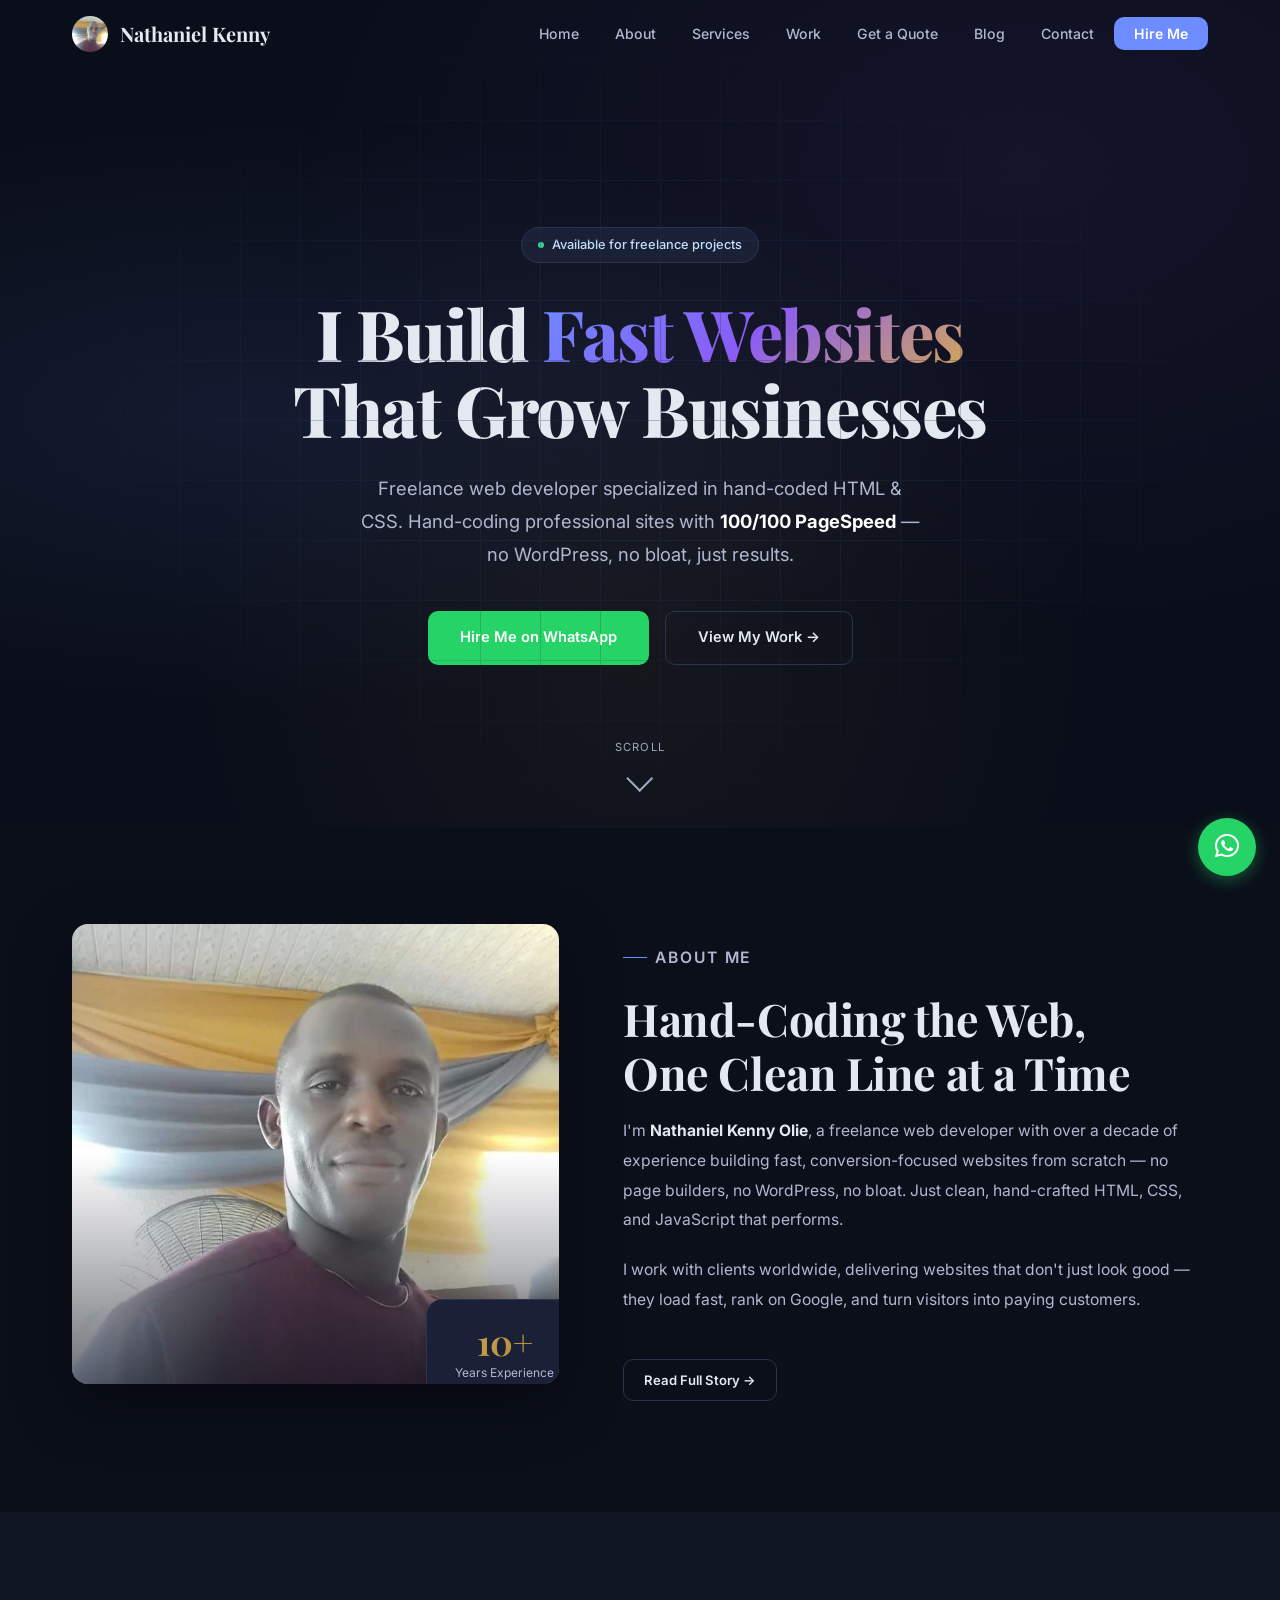
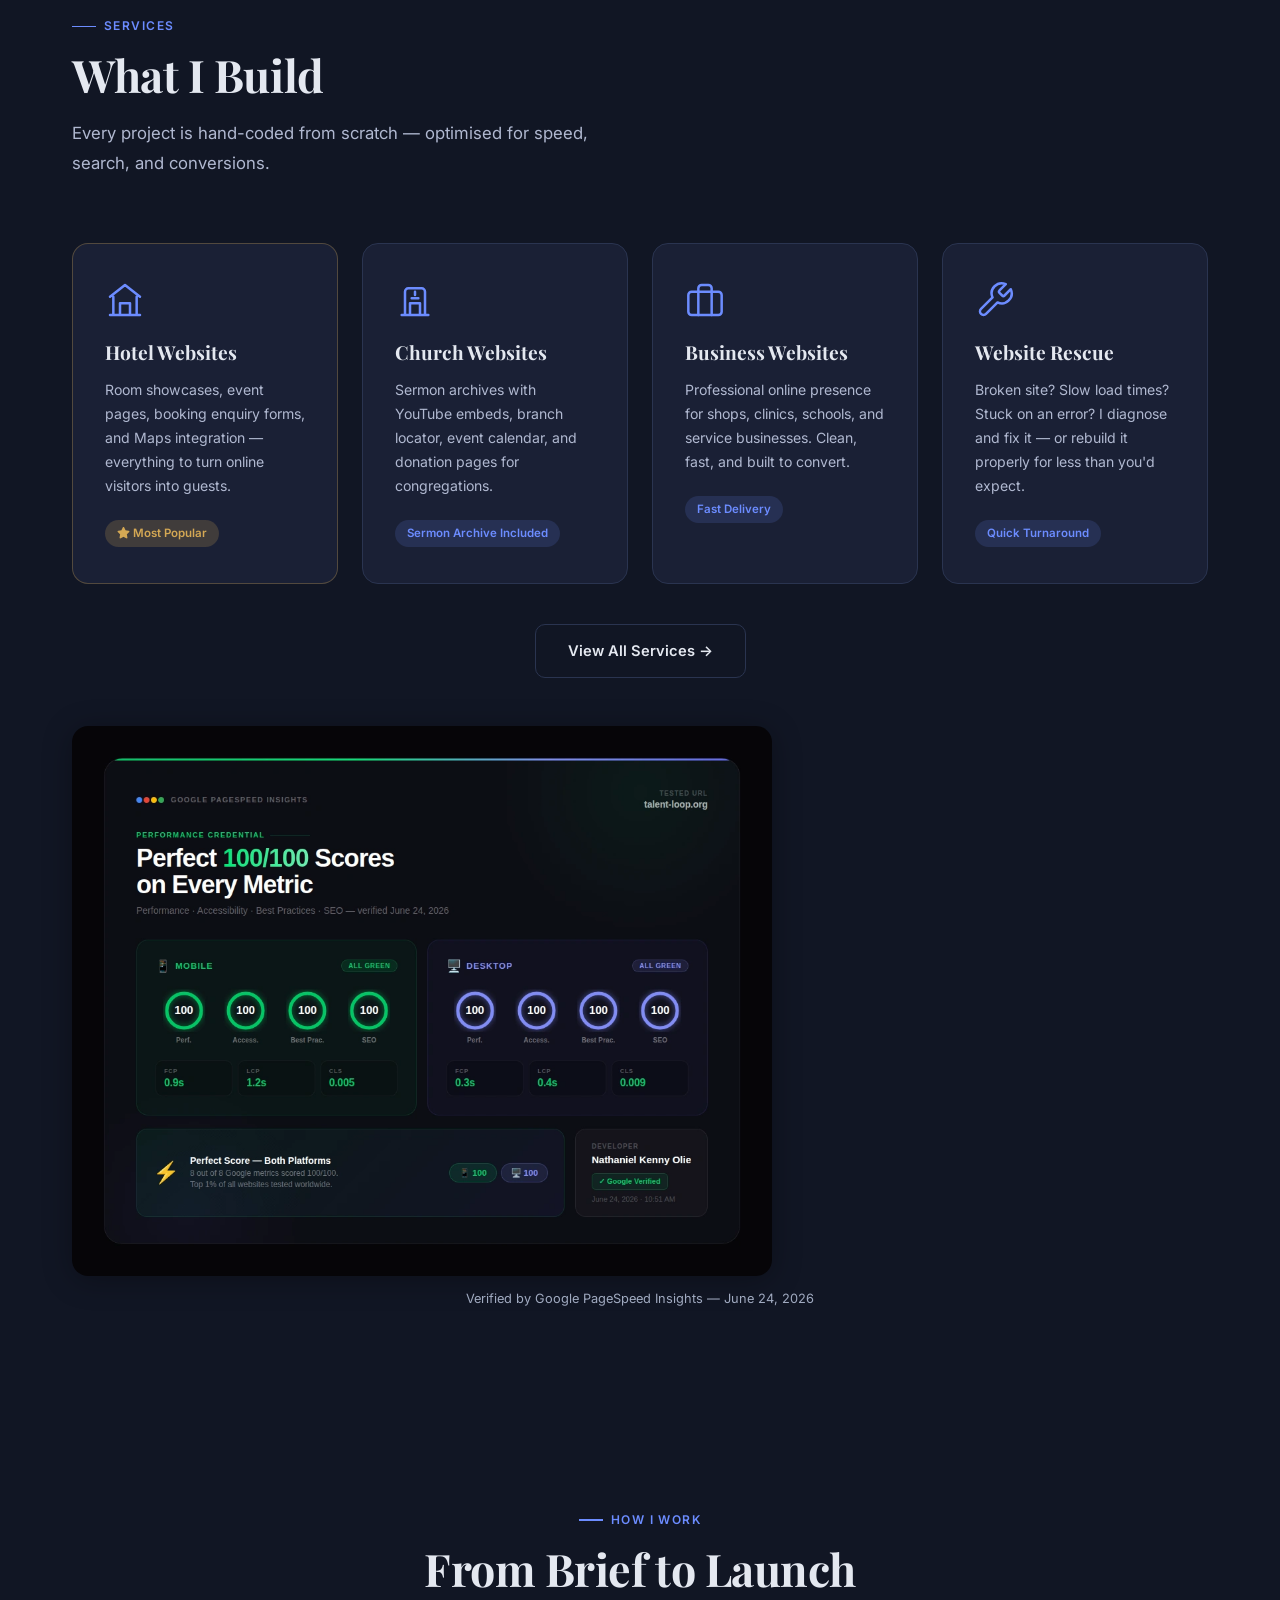
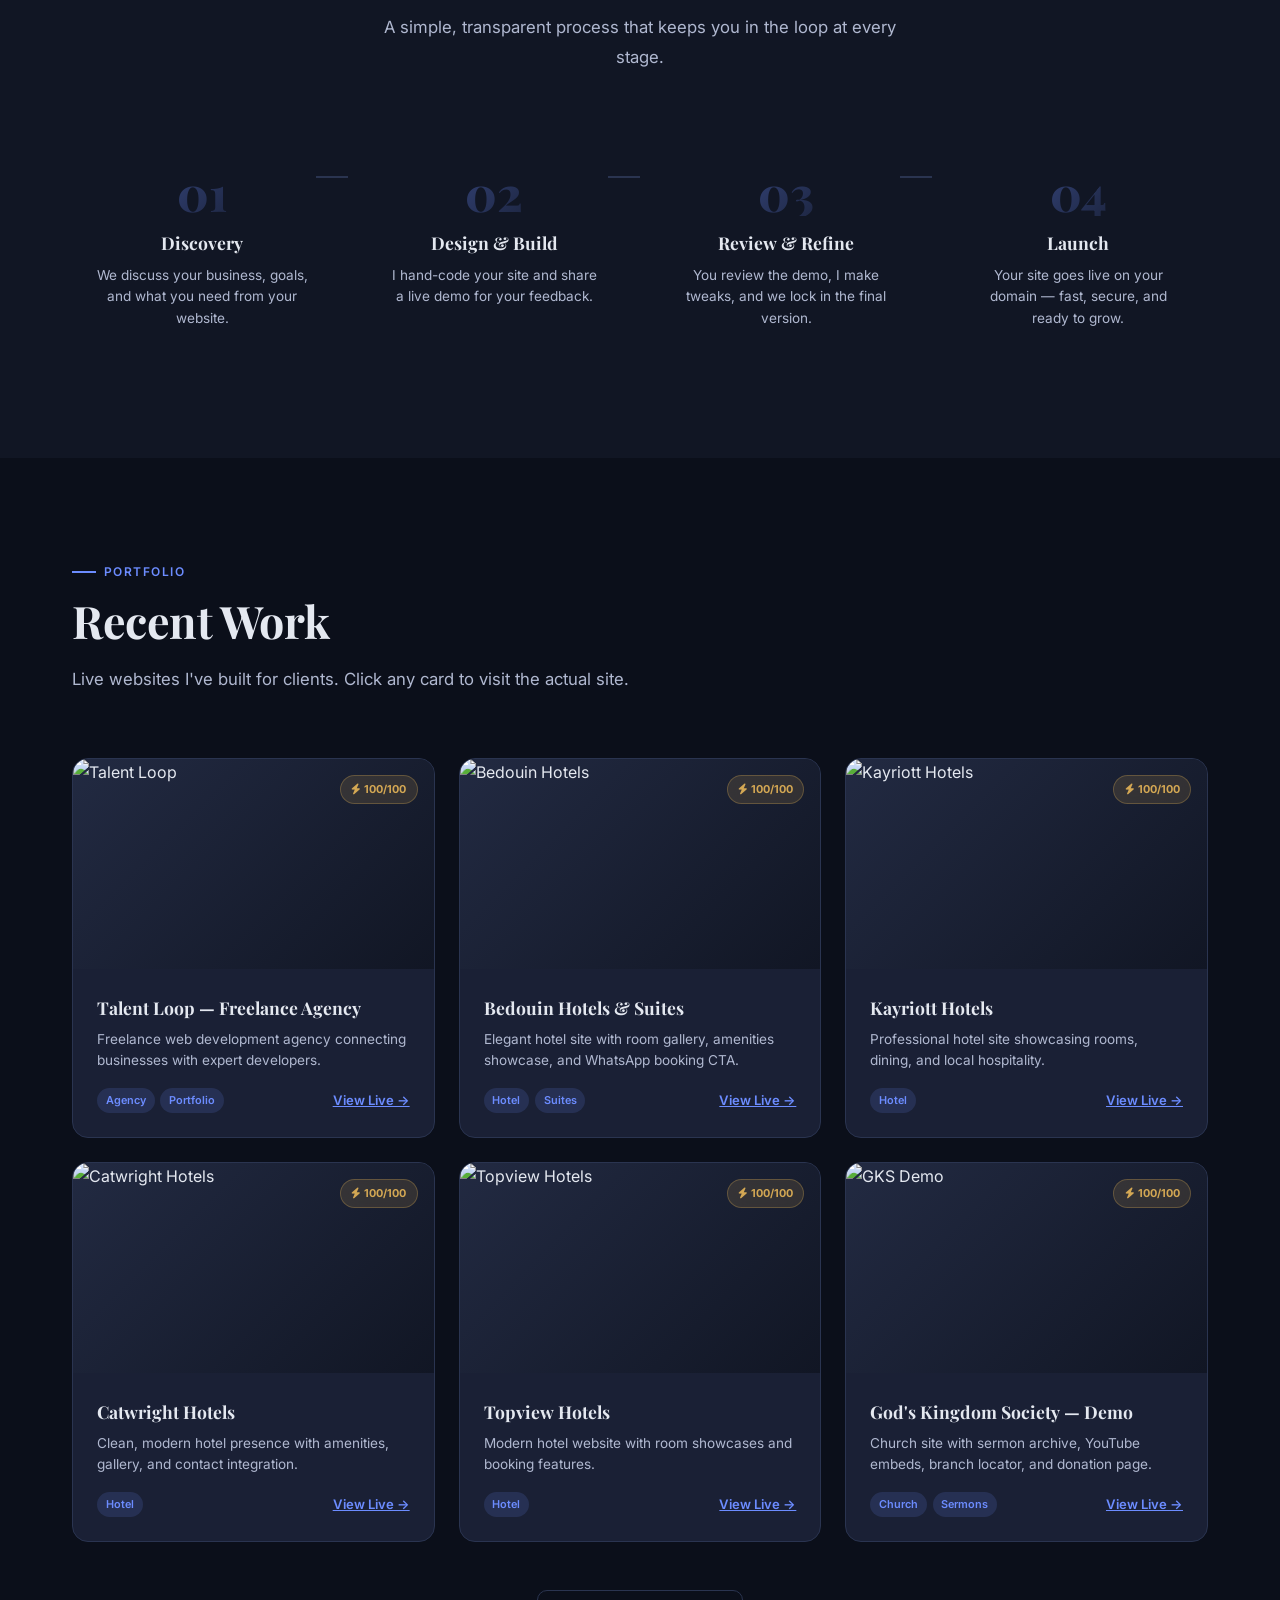
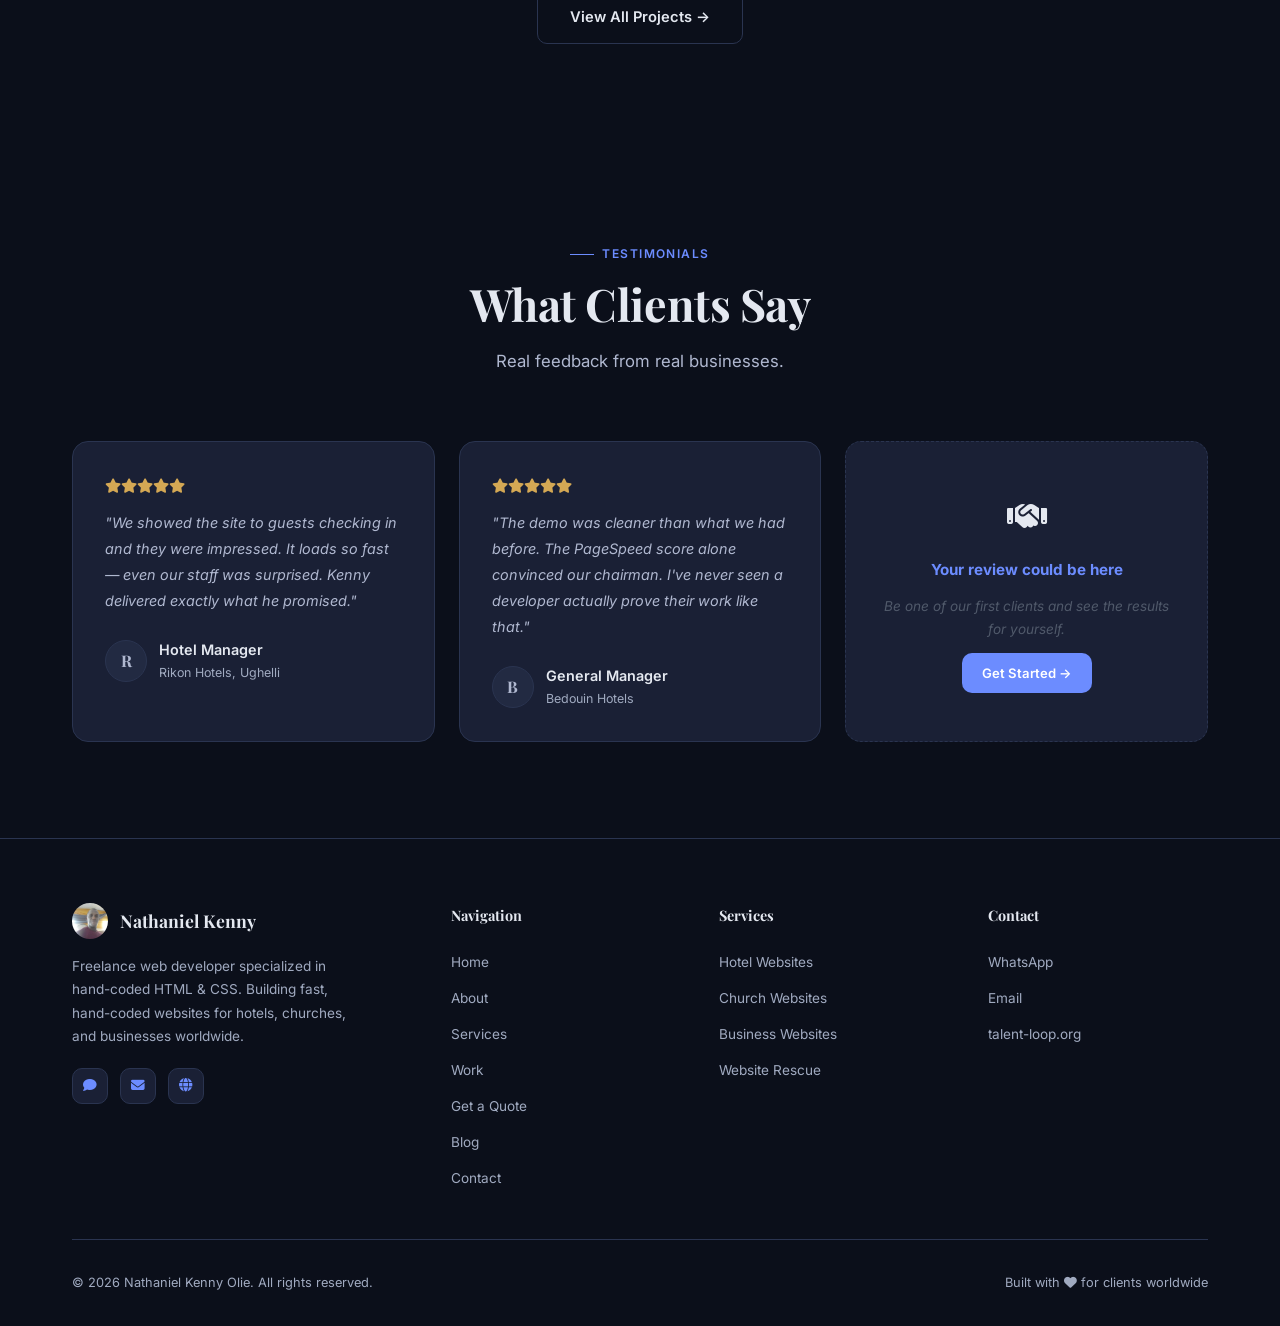
==== index.html @ 0a76450c "Add animated code rain background to hero section" ====
﻿<!DOCTYPE html>
<html lang="en">
<head>
  <meta charset="UTF-8" />
  <meta name="viewport" content="width=device-width, initial-scale=1.0" />
  <title>Nathaniel Kenny Olie &mdash; Freelance Web Developer & Designer</title>
  <meta name="description" content="Freelance web developer specialized in hand-coded HTML & CSS. I craft fast, hand-coded websites that help hotels, churches, and businesses grow." />
  <meta name="keywords" content="web developer, freelance, portfolio, HTML, CSS, website design" />
  <meta name="author" content="Nathaniel Kenny Olie" />
  <meta property="og:title" content="Nathaniel Kenny Olie &mdash; Freelance Web Developer" />
  <meta property="og:description" content="I craft fast, hand-coded websites that help businesses grow." />
  <meta property="og:type" content="website" />
  <meta property="og:url" content="https://webdev.talent-loop.org" />
  <link rel="canonical" href="https://webdev.talent-loop.org" />
  <meta name="robots" content="index, follow, max-snippet:-1, max-image-preview:large, max-video-preview:-1" />
  <link rel="icon" href="/favicon.ico" sizes="any">
  <link rel="icon" type="image/png" sizes="32x32" href="/favicon-32x32.png">
  <link rel="icon" type="image/png" sizes="16x16" href="/favicon-16x16.png">
  <link rel="apple-touch-icon" sizes="180x180" href="/apple-touch-icon.png">
  <link rel="icon" type="image/png" sizes="192x192" href="/android-chrome-192x192.png">
  <link rel="preconnect" href="https://fonts.googleapis.com" />
  <link rel="preconnect" href="https://fonts.gstatic.com" crossorigin />
  <link rel="preload" as="style" href="https://fonts.googleapis.com/css2?family=Inter:wght@300;400;500;600;700;800;900&family=Playfair+Display:ital,wght@0,600;0,700;0,800;1,600&display=swap" />
  <link rel="stylesheet" href="https://fonts.googleapis.com/css2?family=Inter:wght@300;400;500;600;700;800;900&family=Playfair+Display:ital,wght@0,600;0,700;0,800;1,600&display=swap" media="print" onload="this.media='all'" />
  <noscript><link rel="stylesheet" href="https://fonts.googleapis.com/css2?family=Inter:wght@300;400;500;600;700;800;900&family=Playfair+Display:ital,wght@0,600;0,700;0,800;1,600&display=swap" /></noscript>
  <link rel="preload" as="image" href="pagespeed-credential.webp" imagesrcset="pagespeed-credential.webp 700w" imagesizes="100vw">
  <style>
    *, *::before, *::after { box-sizing: border-box; margin: 0; padding: 0; }

    :root {
      --bg:        #0b0f1a;
      --bg-alt:    #111624;
      --surface:   #1a2035;
      --surface-2: #222a42;
      --border:    #2a3450;
      --text:      #e4e8f0;
      --text-2:    #b0b8d0;
      --text-3:    #a0aac0;
      --accent:    #6c8cff;
      --accent-2:  #5b7ae0;
      --gold:      #d4a854;
      --gold-dim:  #a88438;
      --green:     #34d399;
      --radius:    16px;
      --radius-sm: 10px;
      --transition: 0.4s cubic-bezier(0.22, 1, 0.36, 1);
      --shadow:    0 4px 30px rgba(0,0,0,0.3);
      --shadow-lg: 0 20px 60px rgba(0,0,0,0.4);
    }

    html { scroll-behavior: smooth; scroll-padding-top: 80px; }
    body {
      font-family: 'Inter', sans-serif;
      background: var(--bg);
      color: var(--text);
      line-height: 1.7;
      overflow-x: hidden;
      -webkit-font-smoothing: antialiased;
    }
    ::selection { background: var(--accent); color: #fff; }

    a { color: var(--accent); text-decoration: underline; transition: color var(--transition); }
    a:focus-visible { outline: 3px solid var(--accent); outline-offset: 3px; border-radius: 4px; }
    img { display: block; max-width: 100%; height: auto; }

    .container { max-width: 1200px; margin: 0 auto; padding: 0 2rem; }

    /* === SKIP LINK === */
    .skip-link {
      position: absolute; top: -100px; left: 1rem;
      background: var(--surface); color: var(--text);
      padding: 0.6rem 1.2rem; border-radius: var(--radius-sm);
      font-weight: 600; font-size: 0.9rem; z-index: 9999;
      transition: top 0.2s; text-decoration: none;
    }
    .skip-link:focus { top: 1rem; }

    /* === REVEAL ANIMATION === */
    .reveal {
      opacity: 0; transform: translateY(30px);
      transition: opacity 0.8s ease, transform 0.8s ease;
    }
    .reveal.visible { opacity: 1; transform: translateY(0); }
    .reveal-delay-1 { transition-delay: 0.1s; }
    .reveal-delay-2 { transition-delay: 0.2s; }
    .reveal-delay-3 { transition-delay: 0.3s; }
    .reveal-delay-4 { transition-delay: 0.4s; }

    /* === NAVBAR === */
    .navbar {
      position: fixed; top: 0; left: 0; right: 0; z-index: 1000;
      padding: 1rem 0;
      transition: background var(--transition), backdrop-filter var(--transition), box-shadow var(--transition);
    }
    .navbar.scrolled {
      background: rgba(11,15,26,0.85);
      backdrop-filter: blur(20px);
      -webkit-backdrop-filter: blur(20px);
      box-shadow: 0 1px 0 var(--border);
      padding: 0.6rem 0;
    }

    .nav-container {
      display: flex; justify-content: space-between; align-items: center;
    }

    .logo {
      display: flex; align-items: center; gap: 0.75rem;
      text-decoration: none; color: var(--text);
      font-family: 'Playfair Display', serif;
      font-size: 1.25rem; font-weight: 700;
    }
    .logo:hover { color: var(--accent); text-decoration: none; }

    .logo-mark {
      width: 36px; height: 36px;
      background: linear-gradient(135deg, var(--accent), #8b5cf6);
      border-radius: 10px;
      display: flex; align-items: center; justify-content: center;
      font-family: 'Inter', sans-serif;
      font-size: 0.9rem; font-weight: 800; color: #fff;
    }

    .nav-menu {
      list-style: none; display: flex; align-items: center; gap: 0.25rem;
    }
    .nav-menu a {
      color: var(--text-2); font-weight: 500; font-size: 0.88rem;
      text-decoration: none; padding: 0.5rem 1rem; border-radius: var(--radius-sm);
      transition: all var(--transition);
    }
    .nav-menu a:hover { color: var(--text); background: var(--surface); text-decoration: none; }
    .nav-cta {
      background: var(--accent); color: #fff !important; font-weight: 600 !important;
      padding: 0.5rem 1.25rem !important; border-radius: var(--radius-sm) !important;
    }
    .nav-cta:hover { background: var(--accent-2) !important; color: #fff !important; }

    .hamburger {
      display: none; flex-direction: column; gap: 5px; cursor: pointer;
      background: transparent; border: 1.5px solid var(--border);
      padding: 7px 9px; border-radius: var(--radius-sm);
    }
    .hamburger span {
      display: block; width: 22px; height: 2px;
      background: var(--text); border-radius: 2px;
      transition: all var(--transition);
    }
    .hamburger:focus-visible { outline: 3px solid var(--accent); outline-offset: 2px; }

    /* === BUTTONS === */
    .btn {
      display: inline-flex; align-items: center; gap: 0.5rem;
      padding: 0.85rem 2rem; border-radius: var(--radius-sm);
      font-family: 'Inter', sans-serif; font-size: 0.92rem; font-weight: 600;
      border: none; cursor: pointer; transition: all var(--transition);
      text-decoration: none;
    }
    .btn:focus-visible { outline: 3px solid var(--accent); outline-offset: 3px; }

    .btn-primary {
      background: var(--accent); color: #fff;
    }
    .btn-primary:hover { background: var(--accent-2); transform: translateY(-2px); box-shadow: 0 8px 25px rgba(108,140,255,0.3); color: #fff; text-decoration: none; }

    .btn-outline {
      background: transparent; color: var(--text);
      border: 1.5px solid var(--border);
    }
    .btn-outline:hover { border-color: var(--accent); color: var(--accent); transform: translateY(-2px); text-decoration: none; }

    .btn-gold {
      background: linear-gradient(135deg, var(--gold), var(--gold-dim));
      color: #0b0f1a;
    }
    .btn-gold:hover { transform: translateY(-2px); box-shadow: 0 8px 25px rgba(212,168,84,0.25); color: #0b0f1a; text-decoration: none; }

    .btn-wa {
      background: #25D366; color: #fff;
    }
    .btn-wa:hover { background: #1da851; transform: translateY(-2px); box-shadow: 0 8px 25px rgba(37,211,102,0.3); color: #fff; text-decoration: none; }

    .btn-sm { padding: 0.55rem 1.25rem; font-size: 0.82rem; }

    /* === HERO === */
    .hero {
      min-height: 100vh;
      display: flex; align-items: center; justify-content: center;
      text-align: center;
      position: relative; overflow: hidden;
      contain: layout;
      min-height: 92dvh;
    }

    .hero-bg {
      position: absolute; inset: 0; z-index: 0;
      background:
        radial-gradient(ellipse at 20% 50%, rgba(108,140,255,0.10) 0%, transparent 50%),
        radial-gradient(ellipse at 80% 20%, rgba(139,92,246,0.08) 0%, transparent 50%),
        radial-gradient(ellipse at 50% 80%, rgba(212,168,84,0.06) 0%, transparent 50%);
    }

    #code-canvas {
      position: absolute; inset: 0; z-index: 1;
      width: 100%; height: 100%;
      opacity: 0.12;
      pointer-events: none;
    }

    .hero-grid {
      position: absolute; inset: 0; z-index: 2;
      background-image:
        linear-gradient(var(--border) 1px, transparent 1px),
        linear-gradient(90deg, var(--border) 1px, transparent 1px);
      background-size: 60px 60px;
      opacity: 0.3;
      mask-image: radial-gradient(ellipse at center, black 30%, transparent 70%);
      -webkit-mask-image: radial-gradient(ellipse at center, black 30%, transparent 70%);
    }

    .hero-content { position: relative; z-index: 3; max-width: 800px; padding: 6rem 1rem 2rem; }

    .hero-content { position: relative; z-index: 1; max-width: 800px; padding: 6rem 1rem 2rem; }

    .hero-badge {
      display: inline-flex; align-items: center; gap: 0.5rem;
      background: var(--surface); border: 1px solid var(--border);
      color: #c5deff; font-size: 0.8rem; font-weight: 500;
      padding: 0.4rem 1rem; border-radius: 99px;
      margin-bottom: 2rem;
    }
    .hero-badge-dot {
      width: 6px; height: 6px; border-radius: 50%;
      background: var(--green); display: inline-block;
      animation: pulse-dot 2s infinite;
    }
    @keyframes pulse-dot {
      0%, 100% { opacity: 1; transform: scale(1); }
      50% { opacity: 0.6; transform: scale(1.4); }
    }

    .hero-title {
      font-family: 'Playfair Display', serif;
      font-size: 4.4rem; font-weight: 800;
      line-height: 1.08; margin-bottom: 1.5rem;
      letter-spacing: -0.02em;
    }
    .hero-title .gradient-text {
      background: linear-gradient(135deg, var(--accent), #8b5cf6, var(--gold));
      -webkit-background-clip: text;
      -webkit-text-fill-color: transparent;
      background-clip: text;
    }

    .hero-sub {
      font-size: 1.15rem; color: var(--text-2);
      max-width: 560px; margin: 0 auto 2.5rem;
      line-height: 1.8;
    }

    .hero-actions { display: flex; gap: 1rem; justify-content: center; flex-wrap: wrap; }

    .hero-scroll {
      position: absolute; bottom: 2.5rem; left: 50%; transform: translateX(-50%);
      color: var(--text-3); font-size: 0.7rem; letter-spacing: 0.1em;
      text-transform: uppercase; display: flex; flex-direction: column;
      align-items: center; gap: 0.75rem; text-decoration: none;
      transition: color var(--transition);
    }
    .hero-scroll:hover { color: var(--text-2); text-decoration: none; }
    .hero-scroll-arrow {
      width: 1.2rem; height: 1.2rem;
      border-right: 2px solid currentColor;
      border-bottom: 2px solid currentColor;
      transform: rotate(45deg);
      animation: bounce 2s infinite;
    }
    @keyframes bounce {
      0%, 100% { transform: rotate(45deg) translate(0,0); }
      50% { transform: rotate(45deg) translate(4px,4px); }
    }

    /* === SECTION SHARED === */
    section { padding: 6rem 0; position: relative; }
    .section-header { margin-bottom: 4rem; max-width: 640px; }

    .section-label {
      display: inline-flex; align-items: center; gap: 0.5rem;
      font-size: 0.75rem; font-weight: 600; letter-spacing: 0.12em;
      text-transform: uppercase; color: var(--accent);
      margin-bottom: 0.75rem;
    }
    .section-label::before {
      content: ''; display: inline-block;
      width: 24px; height: 1.5px; background: var(--accent);
    }

    .section-title {
      font-family: 'Playfair Display', serif;
      font-size: 2.8rem; font-weight: 700;
      line-height: 1.2; margin-bottom: 1rem;
      letter-spacing: -0.01em;
    }
    .section-sub {
      color: var(--text-2); font-size: 1.05rem;
      max-width: 560px; line-height: 1.8;
    }

    .section-header.centered { text-align: center; margin-left: auto; margin-right: auto; }
    .section-header.centered .section-sub { margin-left: auto; margin-right: auto; }

    /* === ABOUT === */
    .about-grid {
      display: grid; grid-template-columns: 1fr 1.2fr;
      gap: 4rem; align-items: center;
    }

    .about-visual { position: relative; contain: layout; padding-bottom: 2rem; }

    .about-img-wrap {
      border-radius: var(--radius); overflow: hidden;
      box-shadow: var(--shadow-lg);
      position: relative;
    }
    .about-img-wrap::before {
      content: ''; position: absolute; inset: 0;
      background: linear-gradient(180deg, transparent 50%, rgba(11,15,26,0.6) 100%);
      z-index: 1; pointer-events: none;
    }
    .about-img-wrap img {
      width: 100%; height: 460px; object-fit: cover;
      display: block;
    }

    .about-exp {
      position: absolute; bottom: -1.5rem; right: -1.5rem; z-index: 2;
      background: var(--surface); border: 1px solid var(--border);
      border-radius: var(--radius); padding: 1.5rem 1.75rem;
      text-align: center; box-shadow: var(--shadow);
    }
    .about-exp .num {
      font-family: 'Playfair Display', serif;
      font-size: 2.2rem; font-weight: 700;
      background: linear-gradient(135deg, var(--gold), var(--gold-dim));
      -webkit-background-clip: text;
      -webkit-text-fill-color: transparent;
      background-clip: text;
      line-height: 1;
    }
    .about-exp .lbl {
      font-size: 0.75rem; color: var(--text-2);
      margin-top: 0.2rem;
    }

    .about-text p {
      color: var(--text-2); line-height: 1.9;
      margin-bottom: 1.25rem; font-size: 0.98rem;
    }
    .about-text p strong { color: var(--text); }

    .skills-grid {
      display: flex; flex-wrap: wrap; gap: 0.6rem;
      margin-top: 2rem;
    }
    .skill-chip {
      background: var(--surface); border: 1px solid var(--border);
      padding: 0.4rem 0.9rem; border-radius: 99px;
      font-size: 0.78rem; font-weight: 500; color: var(--text-2);
      transition: all var(--transition);
    }
    .skill-chip:hover {
      border-color: var(--accent); color: var(--accent);
      background: rgba(108,140,255,0.06);
    }

    /* === SERVICES === */
    .services { background: var(--bg-alt); }

    .services-grid {
      display: grid;
      grid-template-columns: repeat(auto-fit, minmax(260px, 1fr));
      gap: 1.5rem;
    }

    .service-card {
      background: var(--surface); border: 1px solid var(--border);
      border-radius: var(--radius); padding: 2.25rem 2rem;
      transition: all var(--transition); position: relative; overflow: hidden;
    }
    .service-card::before {
      content: ''; position: absolute; inset: 0;
      background: linear-gradient(135deg, rgba(108,140,255,0.04), transparent);
      opacity: 0; transition: opacity var(--transition);
    }
    .service-card:hover {
      transform: translateY(-6px); border-color: rgba(108,140,255,0.2);
      box-shadow: 0 20px 50px rgba(0,0,0,0.3);
    }
    .service-card:hover::before { opacity: 1; }
    .service-card.featured { border-color: rgba(212,168,84,0.3); }

    .service-icon { width: 40px; height: 40px; margin-bottom: 1rem; position: relative; z-index: 1; color: var(--accent); }
    .service-icon svg { width: 100%; height: 100%; }
    .service-card h3 {
      font-family: 'Playfair Display', serif;
      font-size: 1.2rem; color: var(--text);
      margin-bottom: 0.6rem; position: relative; z-index: 1;
    }
    .service-card p {
      font-size: 0.88rem; color: var(--text-2);
      line-height: 1.7; margin-bottom: 1.25rem; position: relative; z-index: 1;
    }
    .service-tag {
      display: inline-block;
      background: rgba(108,140,255,0.15); color: var(--accent);
      font-size: 0.72rem; font-weight: 600;
      padding: 0.25rem 0.75rem; border-radius: 99px;
      position: relative; z-index: 1;
    }
    .service-card.featured .service-tag {
      background: rgba(212,168,84,0.2); color: var(--gold);
    }

    /* === PROJECTS === */
    .projects-grid {
      display: grid;
      grid-template-columns: repeat(auto-fit, minmax(340px, 1fr));
      gap: 1.5rem;
    }

    .project-card {
      background: var(--surface); border: 1px solid var(--border);
      border-radius: var(--radius); overflow: hidden;
      transition: all var(--transition);
    }
    .project-card:hover {
      transform: translateY(-6px); border-color: rgba(108,140,255,0.2);
      box-shadow: 0 20px 50px rgba(0,0,0,0.3);
    }

    .project-thumb {
      height: 210px; position: relative; overflow: hidden;
      display: flex; align-items: center; justify-content: center;
      background: linear-gradient(135deg, var(--surface-2), var(--bg-alt));
    }

    .project-thumb-overlay {
      position: absolute; inset: 0;
      background: linear-gradient(135deg, rgba(11,15,26,0.7), rgba(108,140,255,0.15));
      display: flex; align-items: center; justify-content: center;
      flex-direction: column; gap: 0.25rem;
    }
    .project-thumb-icon { width: 40px; height: 40px; color: var(--accent); opacity: 0.8; }
    .project-thumb-icon svg { width: 100%; height: 100%; }
    .project-thumb-name {
      font-family: 'Playfair Display', serif;
      font-size: 1.2rem; color: #fff; font-weight: 700;
    }
    .speed-badge {
      position: absolute; top: 1rem; right: 1rem;
      background: rgba(212,168,84,0.15);
      backdrop-filter: blur(8px);
      color: var(--gold); font-size: 0.68rem; font-weight: 700;
      padding: 0.25rem 0.65rem; border-radius: 99px;
      border: 1px solid rgba(212,168,84,0.3);
    }

    .project-body { padding: 1.5rem; }
    .project-body h3 {
      font-family: 'Playfair Display', serif;
      font-size: 1.1rem; color: var(--text); margin-bottom: 0.35rem;
    }
    .project-body p {
      font-size: 0.85rem; color: var(--text-2);
      margin-bottom: 1rem; line-height: 1.6;
    }
    .project-footer {
      display: flex; align-items: center; justify-content: space-between;
    }
    .project-tags { display: flex; gap: 0.35rem; flex-wrap: wrap; }
    .ptag {
      font-size: 0.68rem; font-weight: 600;
      padding: 0.2rem 0.55rem; border-radius: 99px;
      background: rgba(108,140,255,0.15); color: var(--accent);
    }
    .project-link {
      font-size: 0.82rem; font-weight: 600; color: var(--accent);
      display: inline-flex; align-items: center; gap: 0.3rem; white-space: nowrap;
    }

    /* === PROCESS === */
    .process { background: var(--bg-alt); }
    .process-grid {
      display: grid;
      grid-template-columns: repeat(auto-fit, minmax(220px, 1fr));
      gap: 2rem;
    }

    .process-step {
      text-align: center; padding: 2rem 1.5rem;
      position: relative;
    }
    .process-step:not(:last-child)::after {
      content: ''; position: absolute; top: 2.5rem;
      right: -1rem; width: 2rem; height: 2px;
      background: var(--border);
    }
    .process-step-num {
      font-family: 'Playfair Display', serif;
      font-size: 3rem; font-weight: 800;
      background: linear-gradient(135deg, var(--accent), transparent);
      -webkit-background-clip: text;
      -webkit-text-fill-color: transparent;
      background-clip: text;
      line-height: 1; margin-bottom: 0.75rem;
      opacity: 0.5;
    }
    .process-step h3 {
      font-family: 'Playfair Display', serif;
      font-size: 1.1rem; color: var(--text); margin-bottom: 0.4rem;
    }
    .process-step p {
      font-size: 0.85rem; color: var(--text-2); line-height: 1.6;
    }

    /* === TESTIMONIALS === */
    .testi-grid {
      display: grid;
      grid-template-columns: repeat(auto-fit, minmax(300px, 1fr));
      gap: 1.5rem;
    }

    .testi-card {
      background: var(--surface); border: 1px solid var(--border);
      border-radius: var(--radius); padding: 2rem;
      transition: all var(--transition);
    }
    .testi-card:hover { border-color: rgba(108,140,255,0.15); }

    .testi-stars { color: var(--gold); font-size: 0.9rem; margin-bottom: 0.75rem; }
    .testi-text {
      font-style: italic; color: var(--text-2);
      font-size: 0.9rem; line-height: 1.8; margin-bottom: 1.5rem;
    }
    .testi-author { display: flex; align-items: center; gap: 0.75rem; }
    .testi-avatar {
      width: 42px; height: 42px; border-radius: 50%;
      background: var(--surface-2); border: 1px solid var(--border);
      display: flex; align-items: center; justify-content: center;
      font-family: 'Playfair Display', serif; font-weight: 700;
      color: var(--text-2); font-size: 1rem; flex-shrink: 0;
    }
    .testi-name { font-weight: 600; color: var(--text); font-size: 0.9rem; }
    .testi-role { font-size: 0.78rem; color: var(--text-3); }

    .testi-placeholder {
      background: var(--surface); border: 1.5px dashed var(--border);
      border-radius: var(--radius); padding: 2rem;
      display: flex; flex-direction: column; align-items: center;
      justify-content: center; text-align: center; gap: 0.75rem;
    }
    .testi-placeholder p { color: #50596a; font-size: 0.85rem; font-style: italic; }
    .testi-placeholder strong { color: var(--accent); font-size: 0.95rem; }
    .contact-box > p,
    .contact-divider { color: #50596a; }
    .hero-eyebrow { color: #c5deff; }

    /* === PRICING === */
    .pricing-grid {
      display: grid;
      grid-template-columns: repeat(auto-fit, minmax(290px, 1fr));
      gap: 1.5rem; align-items: start;
    }

    .pricing-card {
      background: var(--surface); border: 1px solid var(--border);
      border-radius: var(--radius); padding: 2.5rem 2rem;
      text-align: center; transition: all var(--transition);
      position: relative;
    }
    .pricing-card:hover { transform: translateY(-4px); border-color: rgba(108,140,255,0.15); }
    .pricing-card.featured {
      border-color: rgba(212,168,84,0.3);
      background: linear-gradient(180deg, var(--surface), rgba(212,168,84,0.04));
    }
    .pricing-card.featured:hover { border-color: rgba(212,168,84,0.5); }

    .pricing-badge {
      position: absolute; top: -0.65rem; left: 50%; transform: translateX(-50%);
      background: linear-gradient(135deg, var(--gold), var(--gold-dim));
      color: #0b0f1a; font-size: 0.7rem; font-weight: 700;
      padding: 0.3rem 1rem; border-radius: 99px; white-space: nowrap;
    }

    .pricing-card h3 {
      font-family: 'Playfair Display', serif;
      font-size: 1.3rem; color: var(--text); margin-bottom: 0.5rem;
    }
    .price {
      font-family: 'Playfair Display', serif;
      font-size: 3rem; font-weight: 800;
      line-height: 1; margin-bottom: 0.25rem;
    }
    .price span {
      font-size: 1rem; font-weight: 400; color: var(--text-3);
    }
    .price-desc {
      font-size: 0.82rem; color: var(--text-3);
      margin-bottom: 1.5rem;
    }

    .pricing-features {
      list-style: none; display: flex; flex-direction: column;
      gap: 0.75rem; margin-bottom: 2rem; text-align: left;
    }
    .pricing-features li {
      font-size: 0.85rem; color: var(--text-2);
      display: flex; align-items: center; gap: 0.5rem;
    }
    .pricing-features li::before {
      content: '\2713'; color: var(--green); font-weight: 700; font-size: 0.95rem;
    }
    .pricing-features li.na::before { content: '\2717'; color: var(--text-3); }
    .pricing-features li.na { color: var(--text-3); }

    /* === CTA / LET'S BUILD === */
    /* === FOOTER === */
    .footer {
      border-top: 1px solid var(--border);
      padding: 4rem 0 2rem;
    }
    .footer-grid {
      display: grid;
      grid-template-columns: 1.5fr 1fr 1fr 1fr;
      gap: 3rem; margin-bottom: 3rem;
    }
    .footer-brand .logo { font-size: 1.1rem; }
    .footer-tagline {
      color: var(--text-3); font-size: 0.85rem;
      line-height: 1.7; margin-top: 1rem; max-width: 280px;
    }

    .footer-social {
      display: flex; gap: 0.75rem; margin-top: 1.25rem;
    }
    .footer-social a {
      width: 36px; height: 36px; border-radius: var(--radius-sm);
      background: var(--surface); border: 1px solid var(--border);
      display: flex; align-items: center; justify-content: center;
      font-size: 0.85rem; text-decoration: none;
      transition: all var(--transition);
    }
    .footer-social a:hover { border-color: var(--accent); background: rgba(108,140,255,0.06); }

    .footer-col h3 {
      font-family: 'Playfair Display', serif;
      font-size: 0.9rem; color: var(--text); margin-bottom: 1.25rem;
    }
    .footer-col ul {
      list-style: none; display: flex; flex-direction: column; gap: 0.55rem;
    }
    .footer-col ul a {
      color: var(--text-3); font-size: 0.85rem;
      text-decoration: none; transition: color var(--transition);
    }
    .footer-col ul a:hover { color: var(--accent); text-decoration: underline; }

    .footer-bottom {
      border-top: 1px solid var(--border);
      padding-top: 2rem;
      display: flex; justify-content: space-between;
      align-items: center; flex-wrap: wrap; gap: 1rem;
    }
    .footer-bottom p { color: var(--text-3); font-size: 0.8rem; }
    .footer-bottom a { color: var(--gold); text-decoration: underline; }

    /* === BACK TO TOP === */
    .back-to-top {
      position: fixed; bottom: 2rem; right: 2rem;
      width: 44px; height: 44px; border-radius: 50%;
      background: var(--accent); color: #fff;
      border: none; cursor: pointer; z-index: 999;
      display: flex; align-items: center; justify-content: center;
      font-size: 1.2rem; opacity: 0; pointer-events: none;
      transform: translateY(20px);
      transition: all var(--transition);
      box-shadow: 0 4px 20px rgba(108,140,255,0.3);
    }
    .back-to-top.visible { opacity: 1; pointer-events: auto; transform: translateY(0); }
    .back-to-top:hover { transform: translateY(-3px); box-shadow: 0 6px 25px rgba(108,140,255,0.4); }

    /* === RESPONSIVE === */
    @media (max-width: 1024px) {
      .footer-grid { grid-template-columns: 1fr 1fr; gap: 2rem; }
      .hero-title { font-size: 3.6rem; }
    }

    @media (max-width: 900px) {
      .about-grid { grid-template-columns: 1fr; gap: 2rem; }
      .about-img-wrap img { height: 340px; }
      .about-exp { right: -0.75rem; bottom: -1rem; padding: 1rem 1.25rem; }
      .process-step:not(:last-child)::after { display: none; }
      .hero-title { font-size: 3rem; }
    }

    @media (max-width: 768px) {
      .hamburger { display: flex; }

      .nav-menu {
        display: none; flex-direction: column;
        position: absolute; top: 100%; left: 1rem; right: 1rem;
        background: var(--surface); border: 1px solid var(--border);
        border-radius: var(--radius); padding: 0.5rem;
        box-shadow: var(--shadow-lg);
      }
      .nav-menu.active { display: flex; }
      .nav-menu a { padding: 0.65rem 1rem; }
      .nav-cta { text-align: center; }

      .hero-title { font-size: 2.4rem; }
      .section-title { font-size: 2rem; }
      .section-header { margin-bottom: 2.5rem; }
      .projects-grid { grid-template-columns: 1fr; }
      .pricing-grid { grid-template-columns: 1fr; }
      .footer-grid { grid-template-columns: 1fr; gap: 2rem; }
      .footer-bottom { flex-direction: column; text-align: center; }
      section { padding: 4rem 0; }
    }

    @media (max-width: 480px) {
      .hero-title { font-size: 1.9rem; }
      .hero-actions { flex-direction: column; align-items: center; }
      .btn { width: 100%; justify-content: center; }
      .container { padding: 0 1.25rem; }
    }

    .wa-float {
      position: fixed; bottom: 1.5rem; right: 1.5rem;
      width: 58px; height: 58px; border-radius: 50%;
      background: #25D366; color: #fff;
      display: flex; align-items: center; justify-content: center;
      font-size: 1.7rem; text-decoration: none;
      box-shadow: 0 4px 16px rgba(37,211,102,0.4);
      z-index: 9999; transition: transform 0.25s ease, box-shadow 0.25s ease;
    }
    .wa-float:hover { transform: scale(1.08); box-shadow: 0 6px 24px rgba(37,211,102,0.55); color: #fff; }
  </style>
  <link rel="stylesheet" href="https://cdnjs.cloudflare.com/ajax/libs/font-awesome/6.5.1/css/all.min.css" crossorigin="anonymous">
</head>
<body>

  <a href="#main-content" class="skip-link">Skip to main content</a>

  <!-- Back to Top -->
  <button class="back-to-top" id="backToTop" aria-label="Back to top"><i class="fas fa-arrow-up"></i></button>

  <!-- Navbar -->
  <nav class="navbar" id="navbar" aria-label="Main navigation">
    <div class="container nav-container">
      <a href="/" class="logo" aria-label="Nathaniel Kenny Olie &mdash; Home">
        <img src="kenny.webp" alt="" width="36" height="36" style="border-radius:50%;object-fit:cover;width:36px;height:36px;" />
        Nathaniel Kenny
      </a>

      <ul class="nav-menu" id="navMenu" role="list">
        <li><a href="/">Home</a></li>
        <li><a href="/about">About</a></li>
        <li><a href="/services">Services</a></li>
            <li><a href="/portfolio">Work</a></li>
        <li><a href="/get-a-quote">Get a Quote</a></li>
        <li><a href="/blog">Blog</a></li>
        <li><a href="/contact">Contact</a></li>
        <li><a href="https://wa.me/2349076042573?text=Hi%20Kenny%2C%20I%20saw%20your%20portfolio%20and%20I'd%20like%20to%20hire%20you" class="nav-cta" target="_blank" rel="noopener noreferrer">Hire Me</a></li>
      </ul>

      <button class="hamburger" id="hamburger" aria-label="Toggle navigation menu" aria-expanded="false" aria-controls="navMenu">
        <span aria-hidden="true"></span><span aria-hidden="true"></span><span aria-hidden="true"></span>
      </button>
    </div>
  </nav>

  <main id="main-content">

  <!-- Hero -->
  <section class="hero" aria-labelledby="hero-heading">
    <div class="hero-bg" aria-hidden="true"></div>
    <canvas id="code-canvas" aria-hidden="true"></canvas>
    <div class="hero-grid" aria-hidden="true"></div>
    <div class="hero-content">
      <p class="hero-badge reveal visible">
        <span class="hero-badge-dot" aria-hidden="true"></span>
        Available for freelance projects
      </p>
      <h1 class="hero-title reveal visible reveal-delay-1" id="hero-heading">
        I Build <span class="gradient-text">Fast Websites</span><br>
        That Grow Businesses
      </h1>
      <p class="hero-sub reveal visible reveal-delay-2">
        Freelance web developer specialized in hand-coded HTML &amp; CSS.
        Hand-coding professional sites with <strong style="color:#fff;">100/100 PageSpeed</strong> &mdash;
        no WordPress, no bloat, just results.
      </p>
      <div class="hero-actions reveal visible reveal-delay-3">
        <a href="https://wa.me/2349076042573?text=Hi%20Kenny%2C%20I%20saw%20your%20portfolio%20and%20I'd%20like%20to%20hire%20you" class="btn btn-wa" target="_blank" rel="noopener noreferrer">
          Hire Me on WhatsApp
        </a>
        <a href="#work" class="btn btn-outline">View My Work &rarr;</a>
      </div>
    </div>
    <a href="#about" class="hero-scroll">
      <span>Scroll</span>
      <span class="hero-scroll-arrow" aria-hidden="true"></span>
    </a>
  </section>

  <!-- About -->
  <section class="about" id="about" aria-labelledby="about-heading">
    <div class="container">
      <div class="about-grid">
        <div class="about-visual reveal">
          <div class="about-img-wrap">
            <img
              src="kenny.webp"
              srcset="kenny.webp 800w"
              sizes="(max-width: 768px) 100vw, 800px"
              alt="Nathaniel Kenny Olie &mdash; Freelance Web Developer"
              width="800"
              height="460"
              loading="lazy"
            />
            <div class="about-exp">
              <div class="num">10+</div>
              <div class="lbl">Years Experience</div>
            </div>
          </div>
        </div>
        <div class="about-text reveal reveal-delay-1">
          <p class="section-label">About Me</p>
          <h2 class="section-title" id="about-heading">Hand-Coding the Web,<br>One Clean Line at a Time</h2>
          <p>
            I'm <strong>Nathaniel Kenny Olie</strong>, a freelance web developer with over a
            decade of experience building fast, conversion-focused websites from scratch &mdash;
            no page builders, no WordPress, no bloat. Just clean, hand-crafted HTML, CSS,
            and JavaScript that performs.
          </p>
          <p>
            I work with clients worldwide, delivering websites
            that don't just look good &mdash; they load fast, rank on Google, and turn visitors
            into paying customers.
          </p>

          <a href="/about" class="btn btn-outline btn-sm" style="margin-top:1.5rem;">Read Full Story &rarr;</a>
        </div>
      </div>
    </div>
  </section>

  <!-- Services -->
  <section class="services" id="services" aria-labelledby="services-heading">
    <div class="container">
      <header class="section-header reveal">
        <p class="section-label">Services</p>
        <h2 class="section-title" id="services-heading">What I Build</h2>
        <p class="section-sub">Every project is hand-coded from scratch &mdash; optimised for speed, search, and conversions.</p>
      </header>
      <div class="services-grid">
        <article class="service-card featured reveal reveal-delay-1">
          <div class="service-icon" aria-hidden="true">
            <svg viewBox="0 0 24 24" fill="none" stroke="currentColor" stroke-width="1.5" stroke-linecap="round" stroke-linejoin="round">
              <path d="M3 21h18M3 10l9-7 9 7M5 10v11M19 10v11M9 21V14h6v7" />
            </svg>
          </div>
          <h3>Hotel Websites</h3>
          <p>Room showcases, event pages, booking enquiry forms, and Maps integration &mdash; everything to turn online visitors into guests.</p>
          <span class="service-tag"><i class="fas fa-star"></i> Most Popular</span>
        </article>
        <article class="service-card reveal reveal-delay-2">
          <div class="service-icon" aria-hidden="true">
            <svg viewBox="0 0 24 24" fill="none" stroke="currentColor" stroke-width="1.5" stroke-linecap="round" stroke-linejoin="round">
              <path d="M4 21h16M6 21V7a2 2 0 0 1 2-2h8a2 2 0 0 1 2 2v14M9 21V14h6v7" />
              <path d="M12 7v2M10 11h4" />
            </svg>
          </div>
          <h3>Church Websites</h3>
          <p>Sermon archives with YouTube embeds, branch locator, event calendar, and donation pages for congregations.</p>
          <span class="service-tag">Sermon Archive Included</span>
        </article>
        <article class="service-card reveal reveal-delay-3">
          <div class="service-icon" aria-hidden="true">
            <svg viewBox="0 0 24 24" fill="none" stroke="currentColor" stroke-width="1.5" stroke-linecap="round" stroke-linejoin="round">
              <rect x="2" y="7" width="20" height="14" rx="2" ry="2" />
              <path d="M16 21V5a2 2 0 0 0-2-2h-4a2 2 0 0 0-2 2v16" />
            </svg>
          </div>
          <h3>Business Websites</h3>
          <p>Professional online presence for shops, clinics, schools, and service businesses. Clean, fast, and built to convert.</p>
          <span class="service-tag">Fast Delivery</span>
        </article>
        <article class="service-card reveal reveal-delay-4">
          <div class="service-icon" aria-hidden="true">
            <svg viewBox="0 0 24 24" fill="none" stroke="currentColor" stroke-width="1.5" stroke-linecap="round" stroke-linejoin="round">
              <path d="M14.7 6.3a1 1 0 0 0 0 1.4l1.6 1.6a1 1 0 0 0 1.4 0l3.77-3.77a6 6 0 0 1-7.94 7.94l-6.91 6.91a2.12 2.12 0 0 1-3-3l6.91-6.91a6 6 0 0 1 7.94-7.94l-3.76 3.76z" />
            </svg>
          </div>
          <h3>Website Rescue</h3>
          <p>Broken site? Slow load times? Stuck on an error? I diagnose and fix it &mdash; or rebuild it properly for less than you'd expect.</p>
          <span class="service-tag">Quick Turnaround</span>
        </article>
      </div>
      <div style="text-align:center;margin-top:2.5rem;" class="reveal">
        <a href="/services" class="btn btn-outline">View All Services &rarr;</a>
      </div>
      <div style="text-align:center;margin-top:3rem;" class="reveal reveal-delay-1">
        <img src="pagespeed-credential.webp" srcset="pagespeed-credential.webp 700w" sizes="100vw" alt="Google PageSpeed Insights 100/100 score &mdash; Mobile and Desktop" loading="lazy" width="700" height="389" style="max-width:700px;width:100%;height:auto;border-radius:var(--radius);box-shadow:var(--shadow);" />
        <p style="color:var(--text-3);font-size:0.8rem;margin-top:0.75rem;">Verified by Google PageSpeed Insights &mdash; June 24, 2026</p>
      </div>
    </div>
  </section>

  <!-- Process -->
  <section class="process" aria-labelledby="process-heading">
    <div class="container">
      <header class="section-header centered reveal">
        <p class="section-label">How I Work</p>
        <h2 class="section-title" id="process-heading">From Brief to Launch</h2>
        <p class="section-sub">A simple, transparent process that keeps you in the loop at every stage.</p>
      </header>
      <div class="process-grid">
        <div class="process-step reveal reveal-delay-1">
          <div class="process-step-num">01</div>
          <h3>Discovery</h3>
          <p>We discuss your business, goals, and what you need from your website.</p>
        </div>
        <div class="process-step reveal reveal-delay-2">
          <div class="process-step-num">02</div>
          <h3>Design & Build</h3>
          <p>I hand-code your site and share a live demo for your feedback.</p>
        </div>
        <div class="process-step reveal reveal-delay-3">
          <div class="process-step-num">03</div>
          <h3>Review & Refine</h3>
          <p>You review the demo, I make tweaks, and we lock in the final version.</p>
        </div>
        <div class="process-step reveal reveal-delay-4">
          <div class="process-step-num">04</div>
          <h3>Launch</h3>
          <p>Your site goes live on your domain &mdash; fast, secure, and ready to grow.</p>
        </div>
      </div>
    </div>
  </section>

  <!-- Projects -->
  <section class="projects" id="work" aria-labelledby="projects-heading">
    <div class="container">
      <header class="section-header reveal">
        <p class="section-label">Portfolio</p>
        <h2 class="section-title" id="projects-heading">Recent Work</h2>
        <p class="section-sub">Live websites I've built for clients. Click any card to visit the actual site.</p>
      </header>
      <div class="projects-grid">

        <article class="project-card reveal reveal-delay-1">
          <div class="project-thumb">
            <img src="https://image.thum.io/get/width/640/crop/480/https://talent-loop.org/" alt="Talent Loop" loading="lazy" width="800" height="600" style="width:100%;height:100%;object-fit:cover;position:absolute;inset:0;" />
            <span class="speed-badge"><i class="fas fa-bolt" aria-hidden="true"></i> 100/100</span>
          </div>
          <div class="project-body">
            <h3>Talent Loop &mdash; Freelance Agency</h3>
            <p>Freelance web development agency connecting businesses with expert developers.</p>
            <div class="project-footer">
              <div class="project-tags">
                <span class="ptag">Agency</span>
                <span class="ptag">Portfolio</span>
              </div>
              <a href="https://talent-loop.org/" class="project-link" target="_blank" rel="noopener noreferrer" aria-label="View Talent Loop live site">View Live &rarr;</a>
            </div>
          </div>
        </article>

        <article class="project-card reveal reveal-delay-2">
          <div class="project-thumb">
            <img src="https://image.thum.io/get/width/640/crop/480/https://bedouinhotels.pages.dev/" alt="Bedouin Hotels" loading="lazy" width="800" height="600" style="width:100%;height:100%;object-fit:cover;position:absolute;inset:0;" />
            <span class="speed-badge"><i class="fas fa-bolt" aria-hidden="true"></i> 100/100</span>
          </div>
          <div class="project-body">
            <h3>Bedouin Hotels &amp; Suites</h3>
            <p>Elegant hotel site with room gallery, amenities showcase, and WhatsApp booking CTA.</p>
            <div class="project-footer">
              <div class="project-tags">
                <span class="ptag">Hotel</span>
                <span class="ptag">Suites</span>
              </div>
              <a href="https://bedouinhotels.pages.dev/" class="project-link" target="_blank" rel="noopener noreferrer" aria-label="View Bedouin Hotels live site">View Live &rarr;</a>
            </div>
          </div>
        </article>

        <article class="project-card reveal reveal-delay-3">
          <div class="project-thumb">
            <img src="https://image.thum.io/get/width/640/crop/480/https://kayriott.pages.dev/" alt="Kayriott Hotels" loading="lazy" width="800" height="600" style="width:100%;height:100%;object-fit:cover;position:absolute;inset:0;" />
            <span class="speed-badge"><i class="fas fa-bolt" aria-hidden="true"></i> 100/100</span>
          </div>
          <div class="project-body">
            <h3>Kayriott Hotels</h3>
            <p>Professional hotel site showcasing rooms, dining, and local hospitality.</p>
            <div class="project-footer">
              <div class="project-tags">
                <span class="ptag">Hotel</span>
              </div>
              <a href="https://kayriott.pages.dev/" class="project-link" target="_blank" rel="noopener noreferrer" aria-label="View Kayriott Hotels live site">View Live &rarr;</a>
            </div>
          </div>
        </article>

        <article class="project-card reveal reveal-delay-1">
          <div class="project-thumb">
            <img src="https://image.thum.io/get/width/640/crop/480/https://catwrighthotels.pages.dev/" alt="Catwright Hotels" loading="lazy" width="800" height="600" style="width:100%;height:100%;object-fit:cover;position:absolute;inset:0;" />
            <span class="speed-badge"><i class="fas fa-bolt" aria-hidden="true"></i> 100/100</span>
          </div>
          <div class="project-body">
            <h3>Catwright Hotels</h3>
            <p>Clean, modern hotel presence with amenities, gallery, and contact integration.</p>
            <div class="project-footer">
              <div class="project-tags">
                <span class="ptag">Hotel</span>
              </div>
              <a href="https://catwrighthotels.pages.dev/" class="project-link" target="_blank" rel="noopener noreferrer" aria-label="View Catwright Hotels live site">View Live &rarr;</a>
            </div>
          </div>
        </article>

        <article class="project-card reveal reveal-delay-2">
          <div class="project-thumb">
            <img src="https://image.thum.io/get/width/640/crop/480/https://topviewhotels.pages.dev/" alt="Topview Hotels" loading="lazy" width="800" height="600" style="width:100%;height:100%;object-fit:cover;position:absolute;inset:0;" />
            <span class="speed-badge"><i class="fas fa-bolt" aria-hidden="true"></i> 100/100</span>
          </div>
          <div class="project-body">
            <h3>Topview Hotels</h3>
            <p>Modern hotel website with room showcases and booking features.</p>
            <div class="project-footer">
              <div class="project-tags">
                <span class="ptag">Hotel</span>
              </div>
              <a href="https://topviewhotels.pages.dev/" class="project-link" target="_blank" rel="noopener noreferrer" aria-label="View Topview Hotels live site">View Live &rarr;</a>
            </div>
          </div>
        </article>

        <article class="project-card reveal reveal-delay-3">
          <div class="project-thumb">
            <img src="https://image.thum.io/get/width/640/crop/480/https://godskingdomsociety.github.io/gksdemo/" alt="GKS Demo" loading="lazy" width="800" height="600" style="width:100%;height:100%;object-fit:cover;position:absolute;inset:0;" />
            <span class="speed-badge"><i class="fas fa-bolt" aria-hidden="true"></i> 100/100</span>
          </div>
          <div class="project-body">
            <h3>God's Kingdom Society &mdash; Demo</h3>
            <p>Church site with sermon archive, YouTube embeds, branch locator, and donation page.</p>
            <div class="project-footer">
              <div class="project-tags">
                <span class="ptag">Church</span>
                <span class="ptag">Sermons</span>
              </div>
              <a href="https://godskingdomsociety.github.io/gksdemo/" class="project-link" target="_blank" rel="noopener noreferrer" aria-label="View GKS Demo live site">View Live &rarr;</a>
            </div>
          </div>
        </article>

      </div>
      <div style="text-align:center;margin-top:3rem;" class="reveal">
        <a href="/portfolio" class="btn btn-outline">View All Projects &rarr;</a>
      </div>
    </div>
  </section>

  <!-- Testimonials -->
  <section class="testimonials" id="testimonials" aria-labelledby="testimonials-heading">
    <div class="container">
      <header class="section-header centered reveal">
        <p class="section-label">Testimonials</p>
        <h2 class="section-title" id="testimonials-heading">What Clients Say</h2>
        <p class="section-sub">Real feedback from real businesses.</p>
      </header>
      <div class="testi-grid">
        <article class="testi-card reveal reveal-delay-1">
          <div class="testi-stars" aria-label="5 out of 5 stars" aria-hidden="true"><i class="fas fa-star"></i><i class="fas fa-star"></i><i class="fas fa-star"></i><i class="fas fa-star"></i><i class="fas fa-star"></i></div>
          <blockquote class="testi-text">
            "We showed the site to guests checking in and they were impressed. It loads so fast &mdash; even our staff was surprised. Kenny delivered exactly what he promised."
          </blockquote>
          <footer class="testi-author">
            <div class="testi-avatar" aria-hidden="true">R</div>
            <div>
              <p class="testi-name">Hotel Manager</p>
              <p class="testi-role">Rikon Hotels, Ughelli</p>
            </div>
          </footer>
        </article>
        <article class="testi-card reveal reveal-delay-2">
          <div class="testi-stars" aria-label="5 out of 5 stars" aria-hidden="true"><i class="fas fa-star"></i><i class="fas fa-star"></i><i class="fas fa-star"></i><i class="fas fa-star"></i><i class="fas fa-star"></i></div>
          <blockquote class="testi-text">
            "The demo was cleaner than what we had before. The PageSpeed score alone convinced our chairman. I've never seen a developer actually prove their work like that."
          </blockquote>
          <footer class="testi-author">
            <div class="testi-avatar" aria-hidden="true">B</div>
            <div>
              <p class="testi-name">General Manager</p>
              <p class="testi-role">Bedouin Hotels</p>
            </div>
          </footer>
        </article>
        <div class="testi-placeholder reveal reveal-delay-3">
          <div style="font-size:2rem;" aria-hidden="true"><i class="fas fa-handshake"></i></div>
          <strong>Your review could be here</strong>
          <p>Be one of our first clients and see the results for yourself.</p>
          <a href="https://wa.me/2349076042573?text=Hi%20Kenny%2C%20I%20want%20to%20get%20a%20website" class="btn btn-primary btn-sm" target="_blank" rel="noopener noreferrer">Get Started &rarr;</a>
        </div>
      </div>
    </div>
  </section>

  </main>

  <!-- Footer -->
  <footer class="footer" role="contentinfo">
    <div class="container">
      <div class="footer-grid">
        <div class="footer-brand">
          <a href="/" class="logo" aria-label="Back to home">
            <img src="kenny.webp" alt="" width="36" height="36" style="border-radius:50%;object-fit:cover;width:36px;height:36px;" />
            Nathaniel Kenny
          </a>
          <p class="footer-tagline">
            Freelance web developer specialized in hand-coded HTML &amp; CSS. Building fast, hand-coded websites for hotels, churches, and businesses worldwide.
          </p>
          <div class="footer-social">
            <a href="https://wa.me/2349076042573" target="_blank" rel="noopener noreferrer" aria-label="WhatsApp"><i class="fas fa-comment"></i></a>
            <a href="mailto:webdev@talent-loop.org" aria-label="Email"><i class="fas fa-envelope"></i></a>
            <a href="https://talent-loop.org" target="_blank" rel="noopener noreferrer" aria-label="Website"><i class="fas fa-globe"></i></a>
          </div>
        </div>
        <nav class="footer-col" aria-label="Navigation links">
          <h3>Navigation</h3>
          <ul role="list">
        <li><a href="/">Home</a></li>
        <li><a href="/about">About</a></li>
            <li><a href="/services">Services</a></li>
        <li><a href="/portfolio">Work</a></li>
        <li><a href="/get-a-quote">Get a Quote</a></li>
            <li><a href="/blog">Blog</a></li>
            <li><a href="/contact">Contact</a></li>
          </ul>
        </nav>
        <nav class="footer-col" aria-label="Services links">
          <h3>Services</h3>
          <ul role="list">
            <li><a href="/portfolio">Hotel Websites</a></li>
            <li><a href="/portfolio">Church Websites</a></li>
            <li><a href="/portfolio">Business Websites</a></li>
            <li><a href="/portfolio">Website Rescue</a></li>
          </ul>
        </nav>
        <nav class="footer-col" aria-label="Contact links">
          <h3>Contact</h3>
          <ul role="list">
            <li><a href="https://wa.me/2349076042573" target="_blank" rel="noopener noreferrer">WhatsApp</a></li>
            <li><a href="mailto:webdev@talent-loop.org">Email</a></li>
            <li><a href="https://talent-loop.org" target="_blank" rel="noopener noreferrer">talent-loop.org</a></li>
          </ul>
        </nav>
      </div>
      <div class="footer-bottom">
        <p>&copy; 2026 Nathaniel Kenny Olie. All rights reserved.</p>
        <p>Built with <span aria-hidden="true"><i class="fas fa-heart"></i></span> for clients worldwide</p>
      </div>
    </div>
  </footer>

  <script>
    // === Hamburger ===
    const hamburger = document.getElementById('hamburger');
    const navMenu = document.getElementById('navMenu');

    hamburger.addEventListener('click', () => {
      const isExpanded = navMenu.classList.toggle('active');
      hamburger.setAttribute('aria-expanded', isExpanded);
    }, { passive: true });

    navMenu.querySelectorAll('a').forEach(link => {
      link.addEventListener('click', () => {
        navMenu.classList.remove('active');
        hamburger.setAttribute('aria-expanded', 'false');
      }, { passive: true });
    });

    document.addEventListener('keydown', (e) => {
      if (e.key === 'Escape' && navMenu.classList.contains('active')) {
        navMenu.classList.remove('active');
        hamburger.setAttribute('aria-expanded', 'false');
        hamburger.focus();
      }
    }, { passive: true });

    // === Smooth Scroll ===
    document.querySelectorAll('a[href^="#"]').forEach(anchor => {
      anchor.addEventListener('click', function(e) {
        const href = this.getAttribute('href');
        if (href === '#') return;
        const target = document.querySelector(href);
        if (target) {
          e.preventDefault();
          target.scrollIntoView({ behavior: 'smooth', block: 'start' });
          target.setAttribute('tabindex', '-1');
          target.focus({ preventScroll: true });
        }
      });
    });

    // === Navbar + Back-to-top (throttled via rAF) ===
    const navbar = document.getElementById('navbar');
    const backToTop = document.getElementById('backToTop');

    function onScroll() {
      const y = window.pageYOffset;
      navbar.classList.toggle('scrolled', y > 50);
      backToTop.classList.toggle('visible', y > 400);
    }

    let ticking = false;
    window.addEventListener('scroll', () => {
      if (!ticking) {
        requestAnimationFrame(() => { onScroll(); ticking = false; });
        ticking = true;
      }
    }, { passive: true });

    backToTop.addEventListener('click', () => {
      window.scrollTo({ top: 0, behavior: 'smooth' });
    }, { passive: true });

    // === Scroll Reveal (Intersection Observer) ===
    const revealElements = document.querySelectorAll('.reveal');

    const revealObserver = new IntersectionObserver((entries) => {
      entries.forEach(entry => {
        if (entry.isIntersecting) {
          entry.target.classList.add('visible');
          revealObserver.unobserve(entry.target);
        }
      });
    }, { threshold: 0.1, rootMargin: '0px 0px -50px 0px' });

    revealElements.forEach(el => revealObserver.observe(el));

    // === Code Rain Canvas ===
    (function () {
      const canvas = document.getElementById('code-canvas');
      if (!canvas) return;
      const hero = canvas.closest('.hero');
      let ctx = canvas.getContext('2d');
      let cols, drops, fontSize = 13;

      const snippets = [
        '<!DOCTYPE html>', '<html lang="en">', '<head>', '<meta charset="UTF-8">',
        '<title>', '</title>', '<link rel="stylesheet">', '<style>', '</style>',
        '</head>', '<body>', '<header>', '<nav>', '<main>', '<section>',
        '<article>', '<div class="container">', '<h1>', '<h2>', '<h3>',
        '<p>', '<a href="#">', '<img src="" alt="">', '<ul>', '<li>',
        '<span>', '<button>', '<form>', '<input>', '<footer>',
        '</div>', '</section>', '</main>', '</body>', '</html>',
        'body {', 'margin: 0;', 'padding: 0;', 'display: flex;',
        'background: #0b0f1a;', 'color: #e4e8f0;', 'font-family: Inter;',
        'line-height: 1.7;', 'overflow-x: hidden;', '}',
        '.container {', 'max-width: 1200px;', 'margin: 0 auto;',
        'padding: 0 2rem;', '}', 'nav {', 'display: flex;',
        'justify-content: space-between;', 'align-items: center;', '}',
        'const app = {', 'init() {', 'this.load();', 'this.render();',
        '},', 'load() {', 'fetch("/api/data")', '.then(r => r.json())',
        '.then(d => { this.data = d; });', '},', 'render() {',
        'document.querySelector("#root")', '.innerHTML = this.template();',
        '},', 'template() {', 'return `<h1>Hello</h1>`;', '}',
        '};', 'app.init();',
        'function handleClick(e) {', 'e.preventDefault();',
        'const btn = e.target;', 'btn.classList.add("active");', '}',
        '@media (max-width: 768px) {', '.hero {', 'flex-direction: column;',
        '}', '}',
        '<!-- comment -->', '/* CSS comment */', '// JS comment',
        'npm run dev', 'git push origin main', 'deploy: main',
      ];

      function resize() {
        const rect = hero.getBoundingClientRect();
        canvas.width = rect.width;
        canvas.height = rect.height;
        cols = Math.floor(canvas.width / (fontSize * 1.15));
        drops = Array(cols).fill(1).map(() => Math.random() * -canvas.height / fontSize);
      }

      function draw() {
        ctx.fillStyle = 'rgba(11,15,26,0.05)';
        ctx.fillRect(0, 0, canvas.width, canvas.height);
        ctx.font = fontSize + 'px "Courier New", monospace';

        for (let i = 0; i < drops.length; i++) {
          const snippet = snippets[Math.floor(Math.random() * snippets.length)];
          const x = i * fontSize * 1.15;
          const y = drops[i] * fontSize;

          const brightness = Math.max(0.08, 0.25 - (y / canvas.height) * 0.2);
          ctx.fillStyle = 'rgba(108, 140, 255, ' + brightness + ')';
          ctx.fillText(snippet, x, y);

          if (y > canvas.height + 50 || snippet.length < 3) {
            drops[i] = -Math.random() * 40 - 5;
          } else {
            drops[i] += 0.15 + Math.random() * 0.25;
          }
        }
        requestAnimationFrame(draw);
      }

      window.addEventListener('resize', resize, { passive: true });
      resize();
      draw();
    })();

    // === Contact Form ===
    function handleFormSubmit(e) {
      e.preventDefault();
      const btn = e.target.querySelector('button[type="submit"]');
      const originalText = btn.textContent;
      btn.textContent = '\u2713 Message Sent!';
      btn.style.background = '#25D366';
      setTimeout(() => {
        btn.textContent = originalText;
        btn.style.background = '';
        e.target.reset();
      }, 3000);
    }
  </script>

<a href="https://wa.me/2349076042573" class="wa-float" target="_blank" rel="noopener noreferrer" aria-label="Chat on WhatsApp">
  <i class="fab fa-whatsapp" aria-hidden="true"></i>
</a>
<!-- v2 -->
</body>
</html>
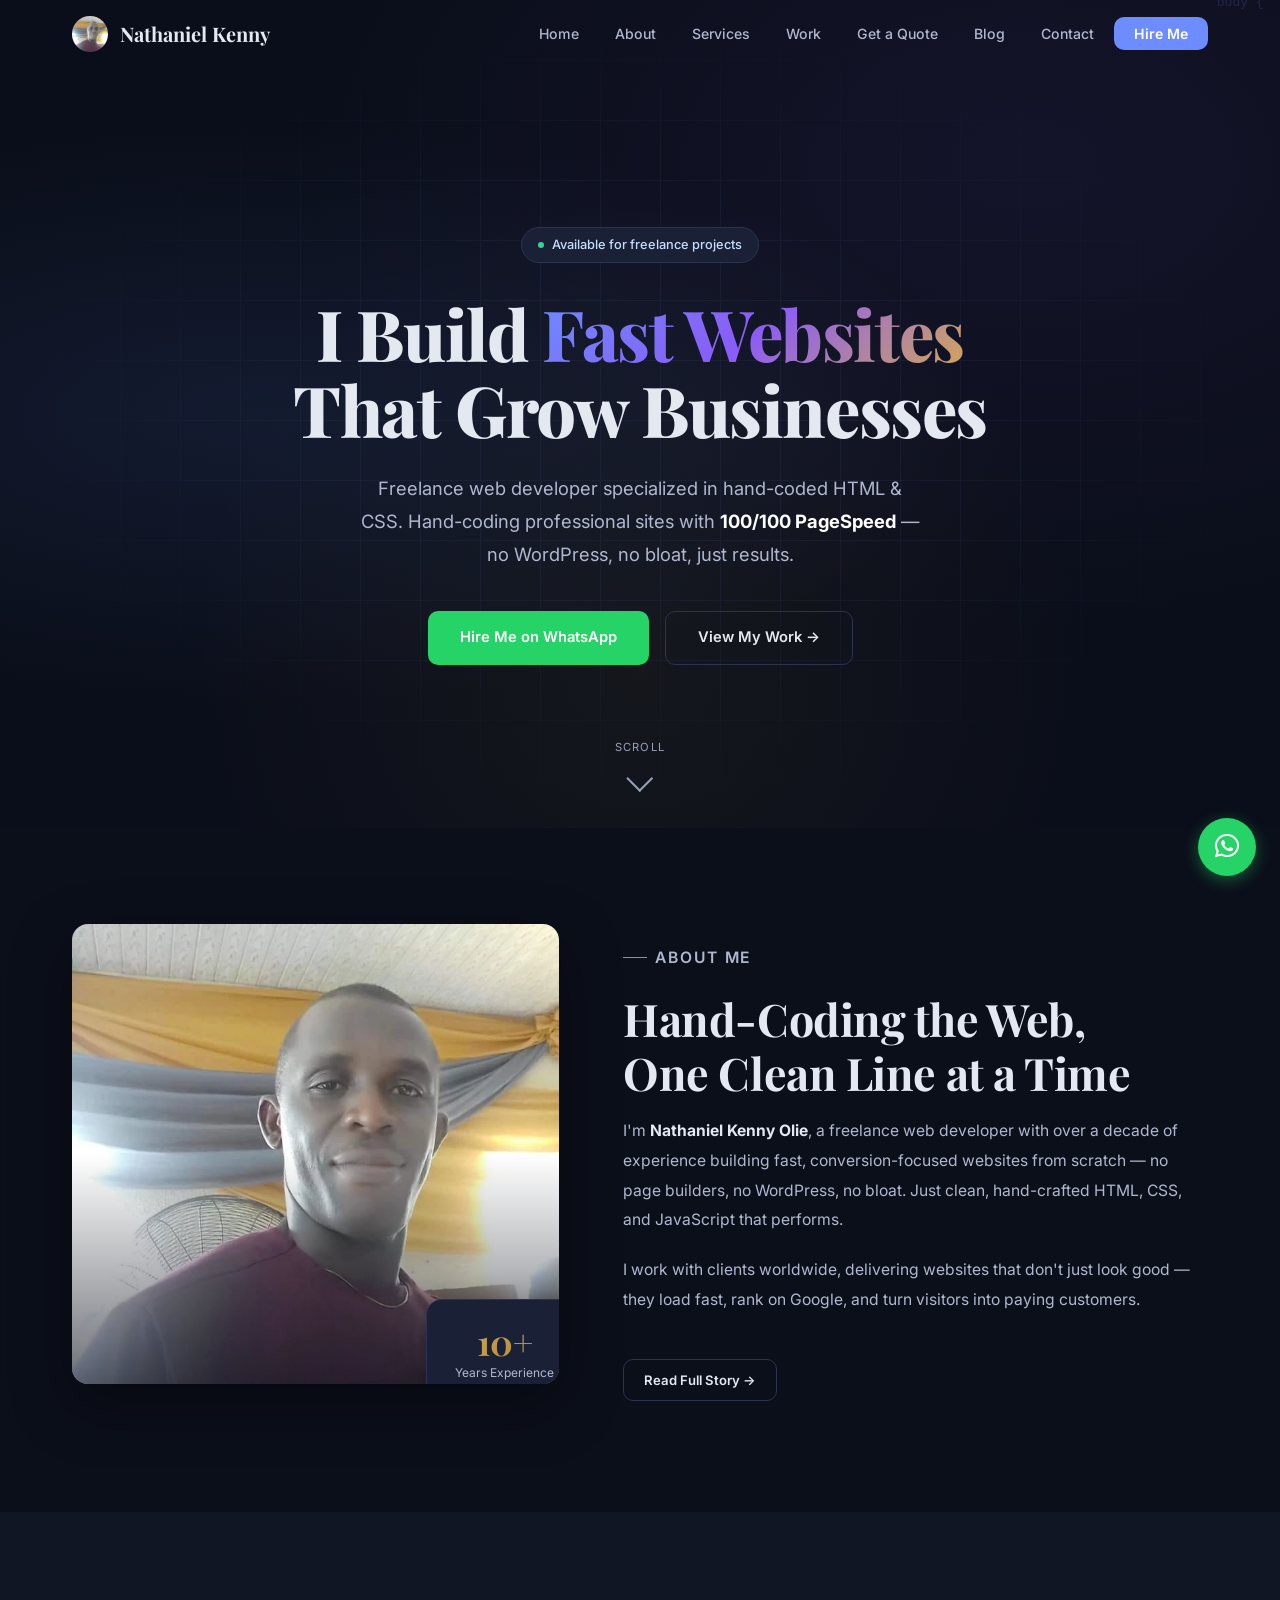
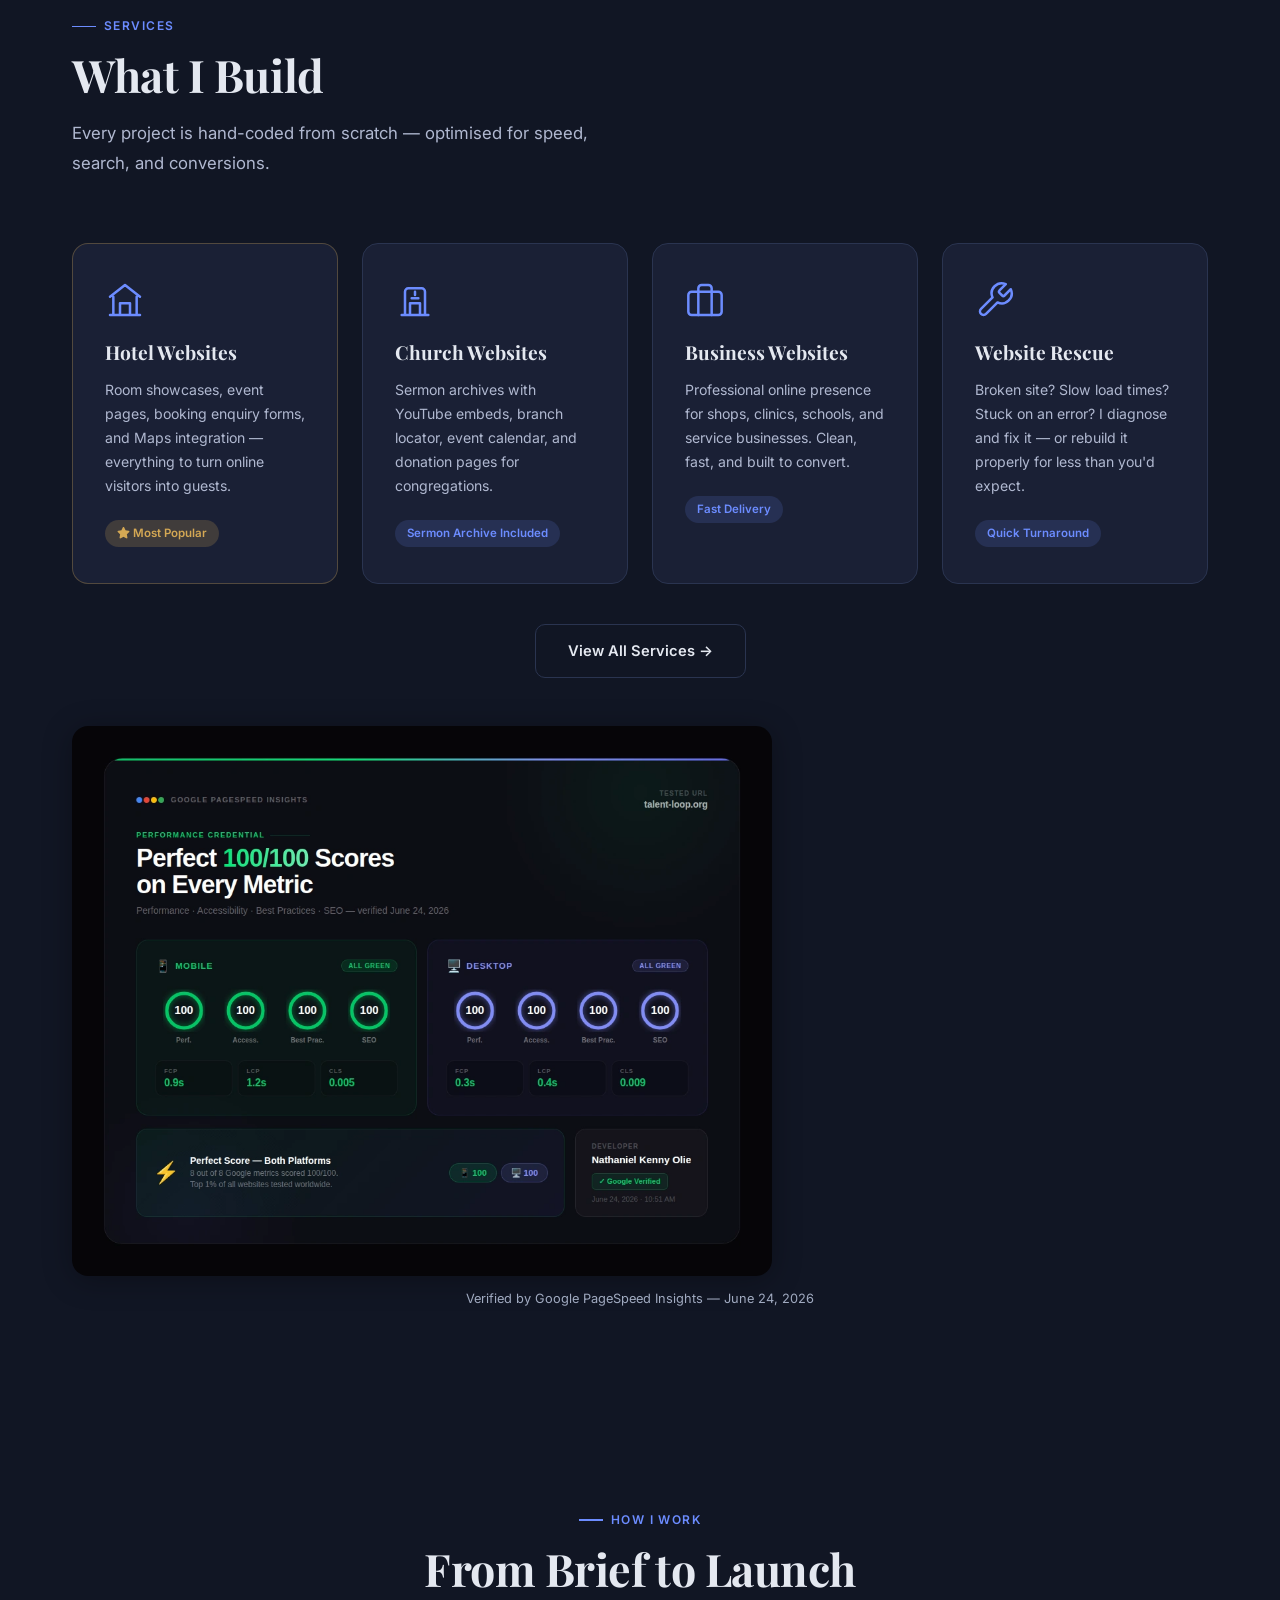
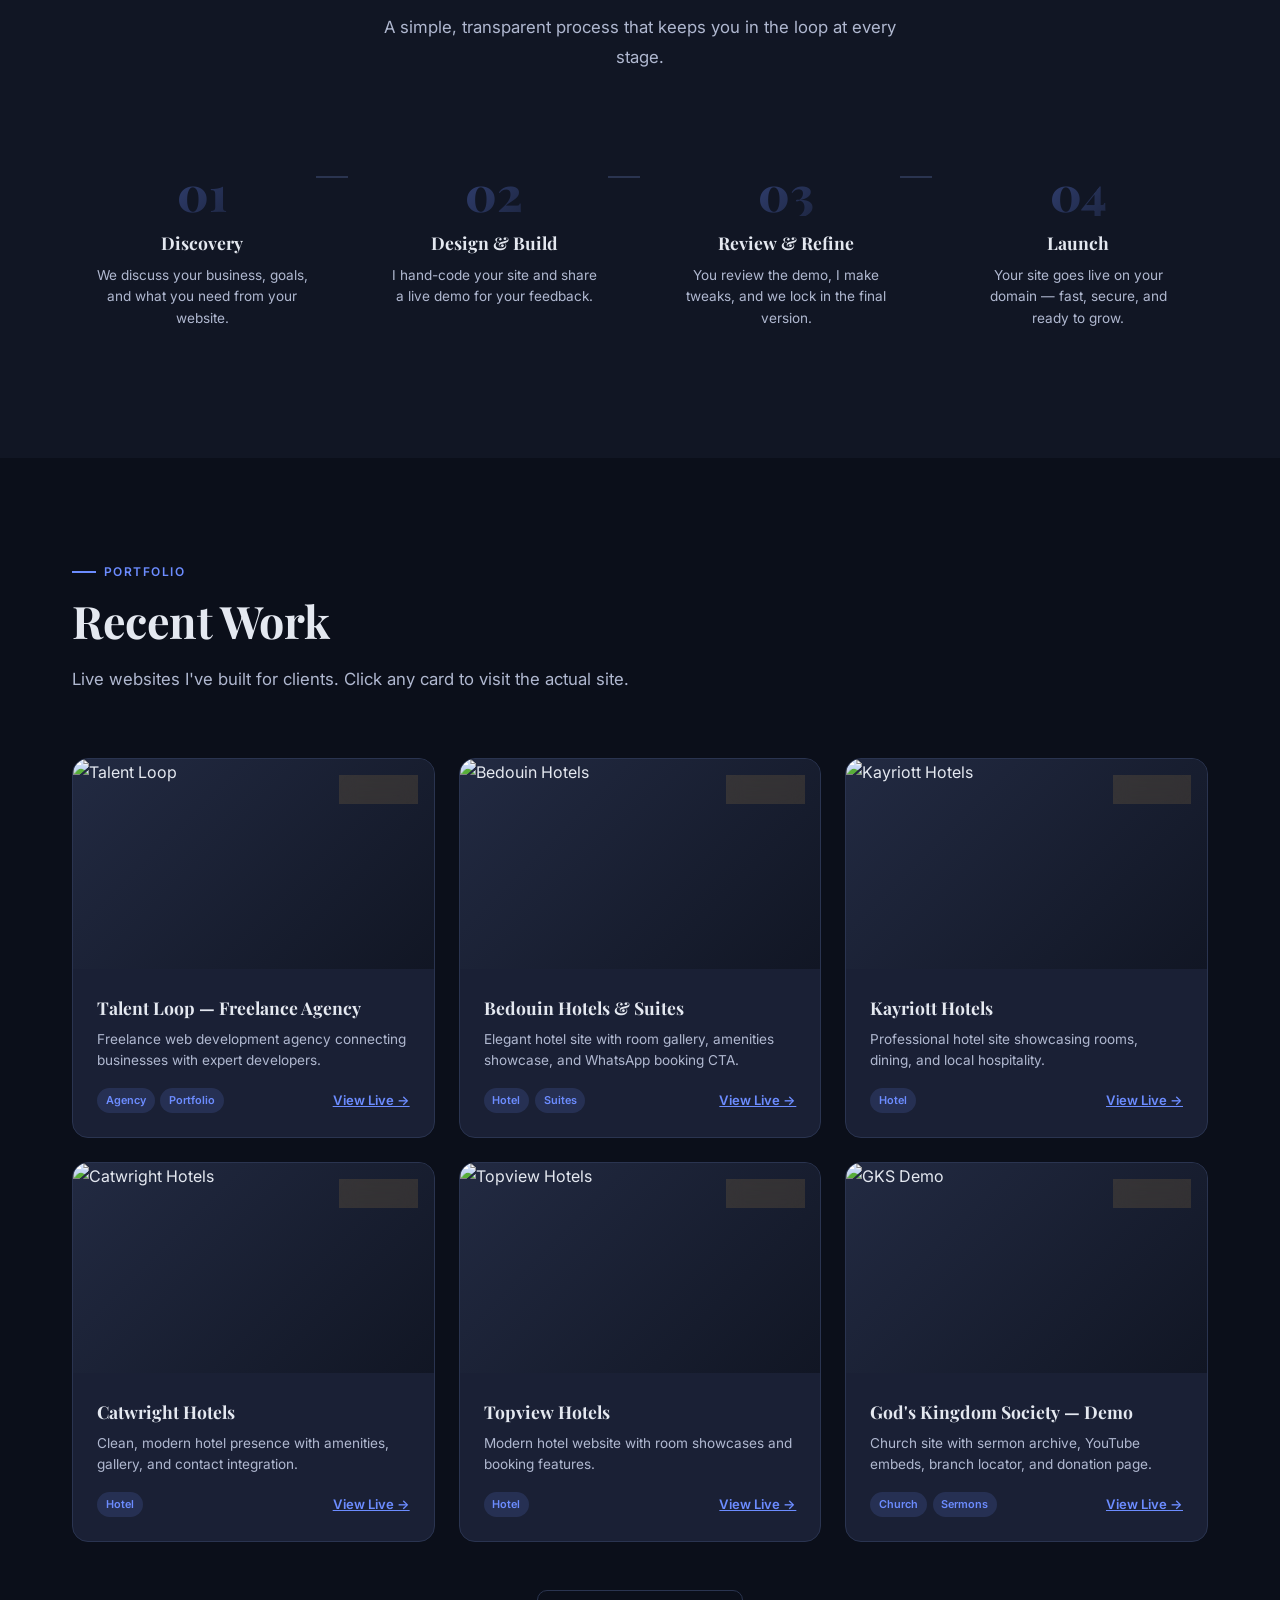
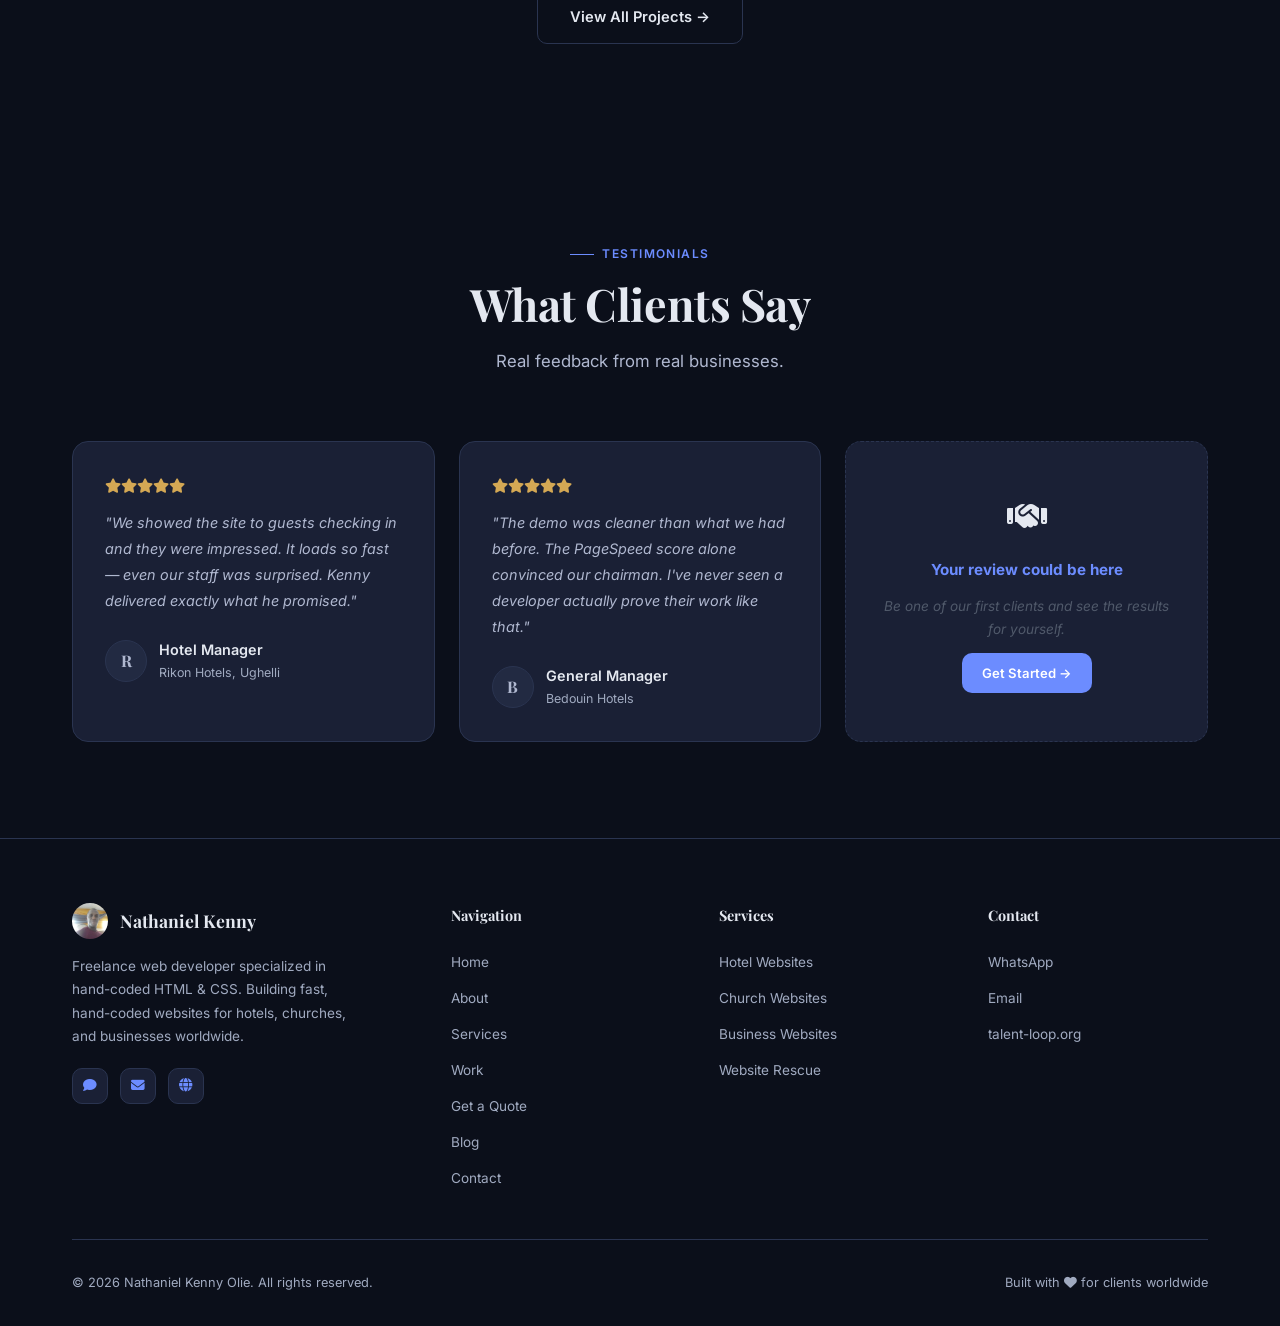
==== commit 26feb289: "Fix code rain canvas: brighter rendering, higher opacity, correct z-index layering" ====
--- a/index.html
+++ b/index.html
@@ -203,7 +203,7 @@
     #code-canvas {
       position: absolute; inset: 0; z-index: 1;
       width: 100%; height: 100%;
-      opacity: 0.12;
+      opacity: 0.35;
       pointer-events: none;
     }
 
@@ -219,8 +219,6 @@
     }
 
     .hero-content { position: relative; z-index: 3; max-width: 800px; padding: 6rem 1rem 2rem; }
-
-    .hero-content { position: relative; z-index: 1; max-width: 800px; padding: 6rem 1rem 2rem; }
 
     .hero-badge {
       display: inline-flex; align-items: center; gap: 0.5rem;
@@ -1252,13 +1250,14 @@
 
     // === Code Rain Canvas ===
     (function () {
-      const canvas = document.getElementById('code-canvas');
+      var canvas = document.getElementById('code-canvas');
       if (!canvas) return;
-      const hero = canvas.closest('.hero');
-      let ctx = canvas.getContext('2d');
-      let cols, drops, fontSize = 13;
-
-      const snippets = [
+      var hero = canvas.closest('.hero');
+      var ctx = canvas.getContext('2d');
+      var fontSize = 13;
+      var cols, drops;
+
+      var snippets = [
         '<!DOCTYPE html>', '<html lang="en">', '<head>', '<meta charset="UTF-8">',
         '<title>', '</title>', '<link rel="stylesheet">', '<style>', '</style>',
         '</head>', '<body>', '<header>', '<nav>', '<main>', '<section>',
@@ -1272,46 +1271,48 @@
         '.container {', 'max-width: 1200px;', 'margin: 0 auto;',
         'padding: 0 2rem;', '}', 'nav {', 'display: flex;',
         'justify-content: space-between;', 'align-items: center;', '}',
-        'const app = {', 'init() {', 'this.load();', 'this.render();',
-        '},', 'load() {', 'fetch("/api/data")', '.then(r => r.json())',
-        '.then(d => { this.data = d; });', '},', 'render() {',
+        'const app = { init() { this.load(); }, render() {',
+        'fetch("/api/data")', '.then(r => r.json())',
+        '.then(d => { this.data = d; });',
         'document.querySelector("#root")', '.innerHTML = this.template();',
-        '},', 'template() {', 'return `<h1>Hello</h1>`;', '}',
-        '};', 'app.init();',
+        '}, template() { return "<h1>Hello</h1>"; } };',
         'function handleClick(e) {', 'e.preventDefault();',
         'const btn = e.target;', 'btn.classList.add("active");', '}',
-        '@media (max-width: 768px) {', '.hero {', 'flex-direction: column;',
-        '}', '}',
-        '<!-- comment -->', '/* CSS comment */', '// JS comment',
-        'npm run dev', 'git push origin main', 'deploy: main',
+        '@media (max-width: 768px) {', '.hero {', 'flex-direction: column;', '}',
+        '/* comment */', 'npm run dev', 'git push origin main',
       ];
 
       function resize() {
-        const rect = hero.getBoundingClientRect();
-        canvas.width = rect.width;
-        canvas.height = rect.height;
-        cols = Math.floor(canvas.width / (fontSize * 1.15));
-        drops = Array(cols).fill(1).map(() => Math.random() * -canvas.height / fontSize);
+        var rect = hero.getBoundingClientRect();
+        canvas.width = Math.floor(rect.width);
+        canvas.height = Math.floor(rect.height);
+        cols = Math.floor(canvas.width / (fontSize * 1.3));
+        drops = [];
+        for (var i = 0; i < cols; i++) {
+          drops.push(-Math.random() * 20);
+        }
       }
 
       function draw() {
-        ctx.fillStyle = 'rgba(11,15,26,0.05)';
+        ctx.fillStyle = 'rgba(11,15,26,0.08)';
         ctx.fillRect(0, 0, canvas.width, canvas.height);
         ctx.font = fontSize + 'px "Courier New", monospace';
 
-        for (let i = 0; i < drops.length; i++) {
-          const snippet = snippets[Math.floor(Math.random() * snippets.length)];
-          const x = i * fontSize * 1.15;
-          const y = drops[i] * fontSize;
-
-          const brightness = Math.max(0.08, 0.25 - (y / canvas.height) * 0.2);
-          ctx.fillStyle = 'rgba(108, 140, 255, ' + brightness + ')';
-          ctx.fillText(snippet, x, y);
-
-          if (y > canvas.height + 50 || snippet.length < 3) {
-            drops[i] = -Math.random() * 40 - 5;
-          } else {
-            drops[i] += 0.15 + Math.random() * 0.25;
+        for (var i = 0; i < drops.length; i++) {
+          var snippet = snippets[Math.floor(Math.random() * snippets.length)];
+          var x = i * fontSize * 1.3;
+          var y = drops[i] * fontSize;
+
+          if (y > 0 && y < canvas.height) {
+            var t = y / canvas.height;
+            var alpha = 0.5 - t * 0.35;
+            ctx.fillStyle = 'rgba(108, 140, 255, ' + alpha.toFixed(3) + ')';
+            ctx.fillText(snippet, x, y);
+          }
+
+          drops[i] += 0.2 + Math.random() * 0.3;
+          if (drops[i] * fontSize > canvas.height + 80) {
+            drops[i] = -Math.random() * 15 - 2;
           }
         }
         requestAnimationFrame(draw);
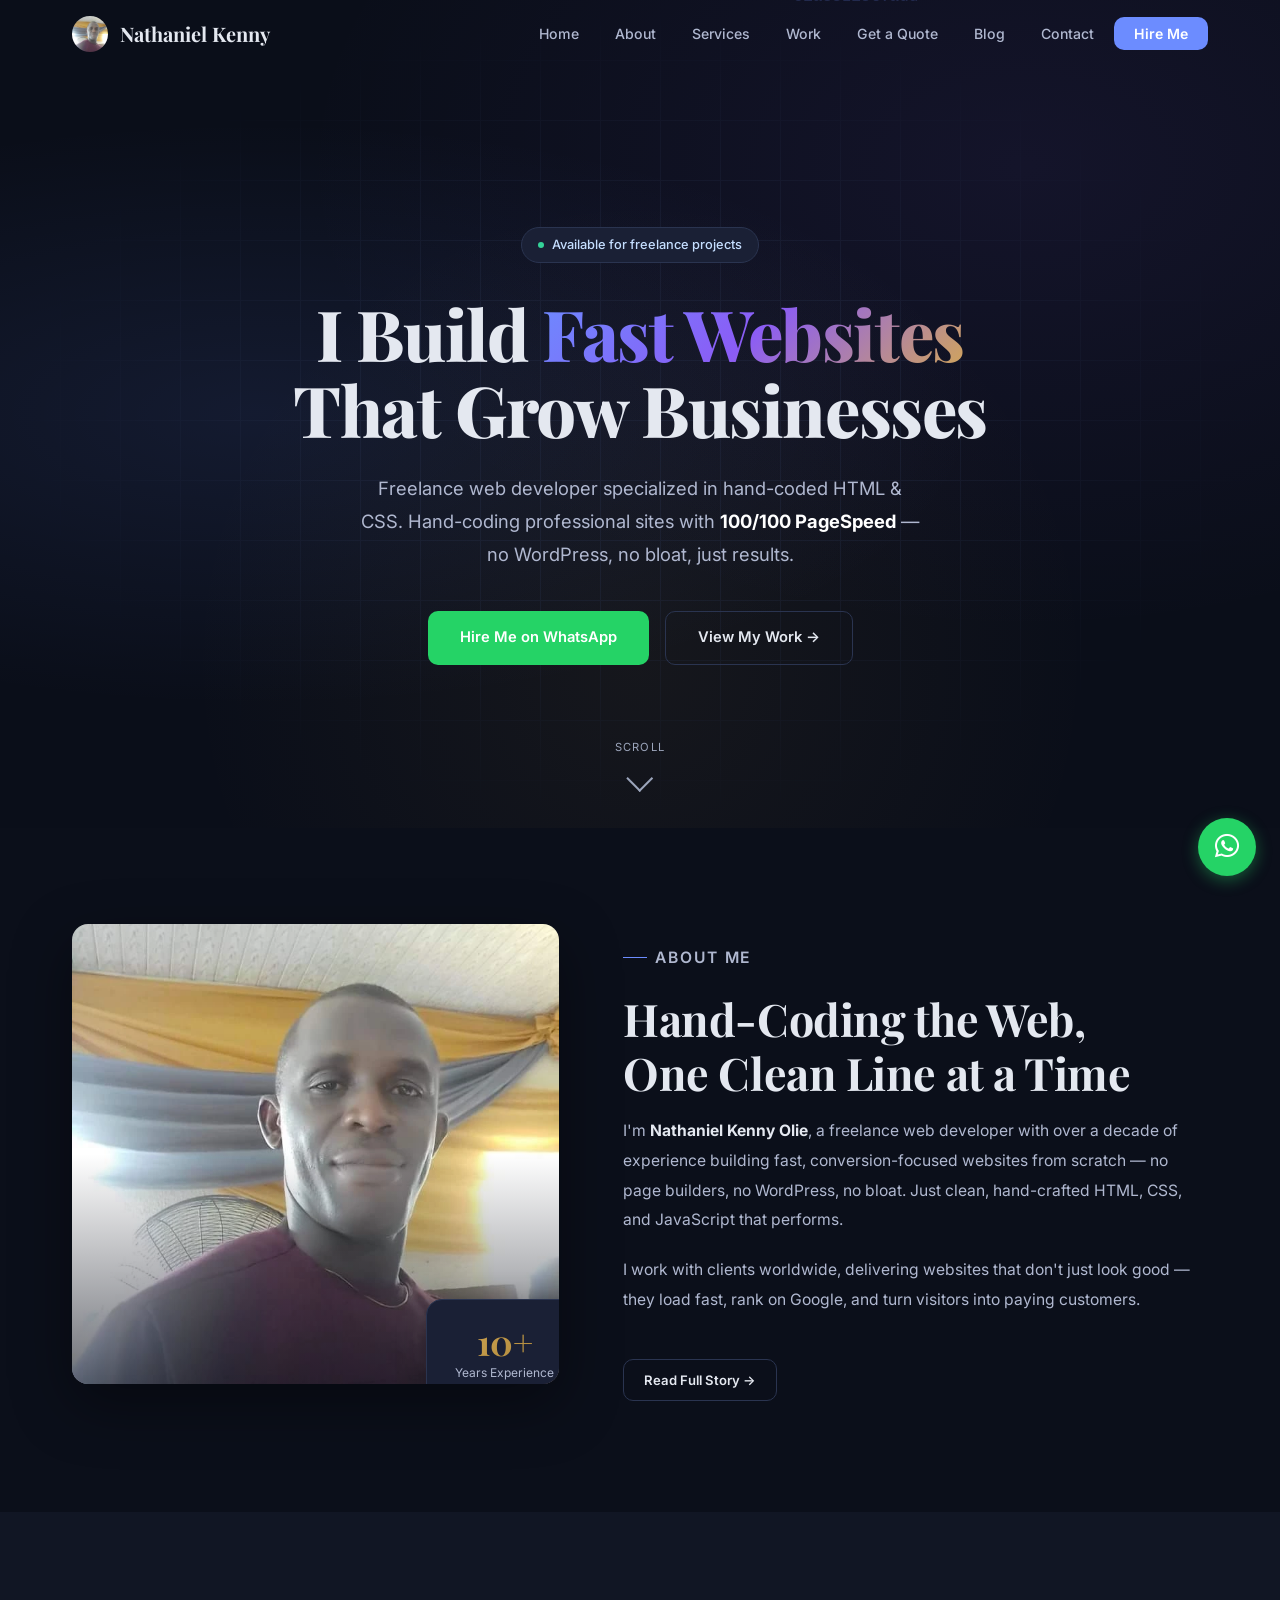
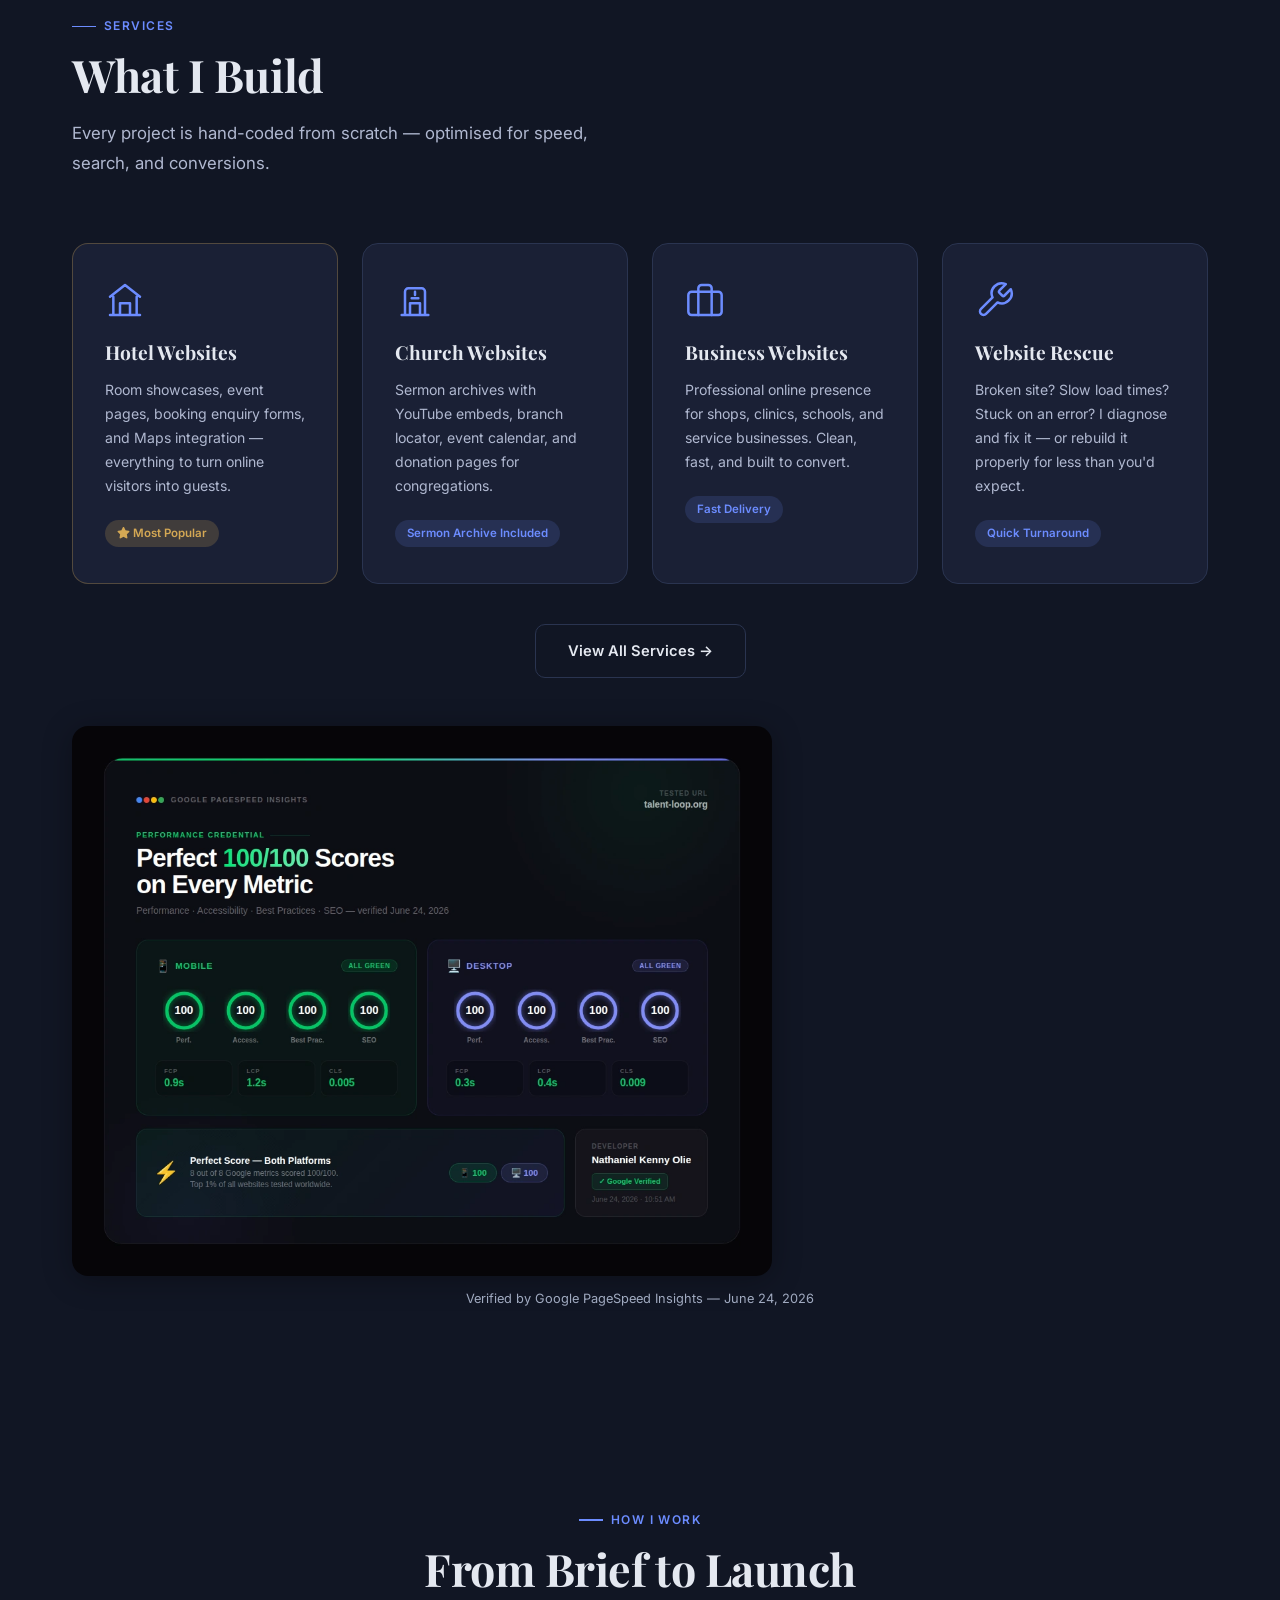
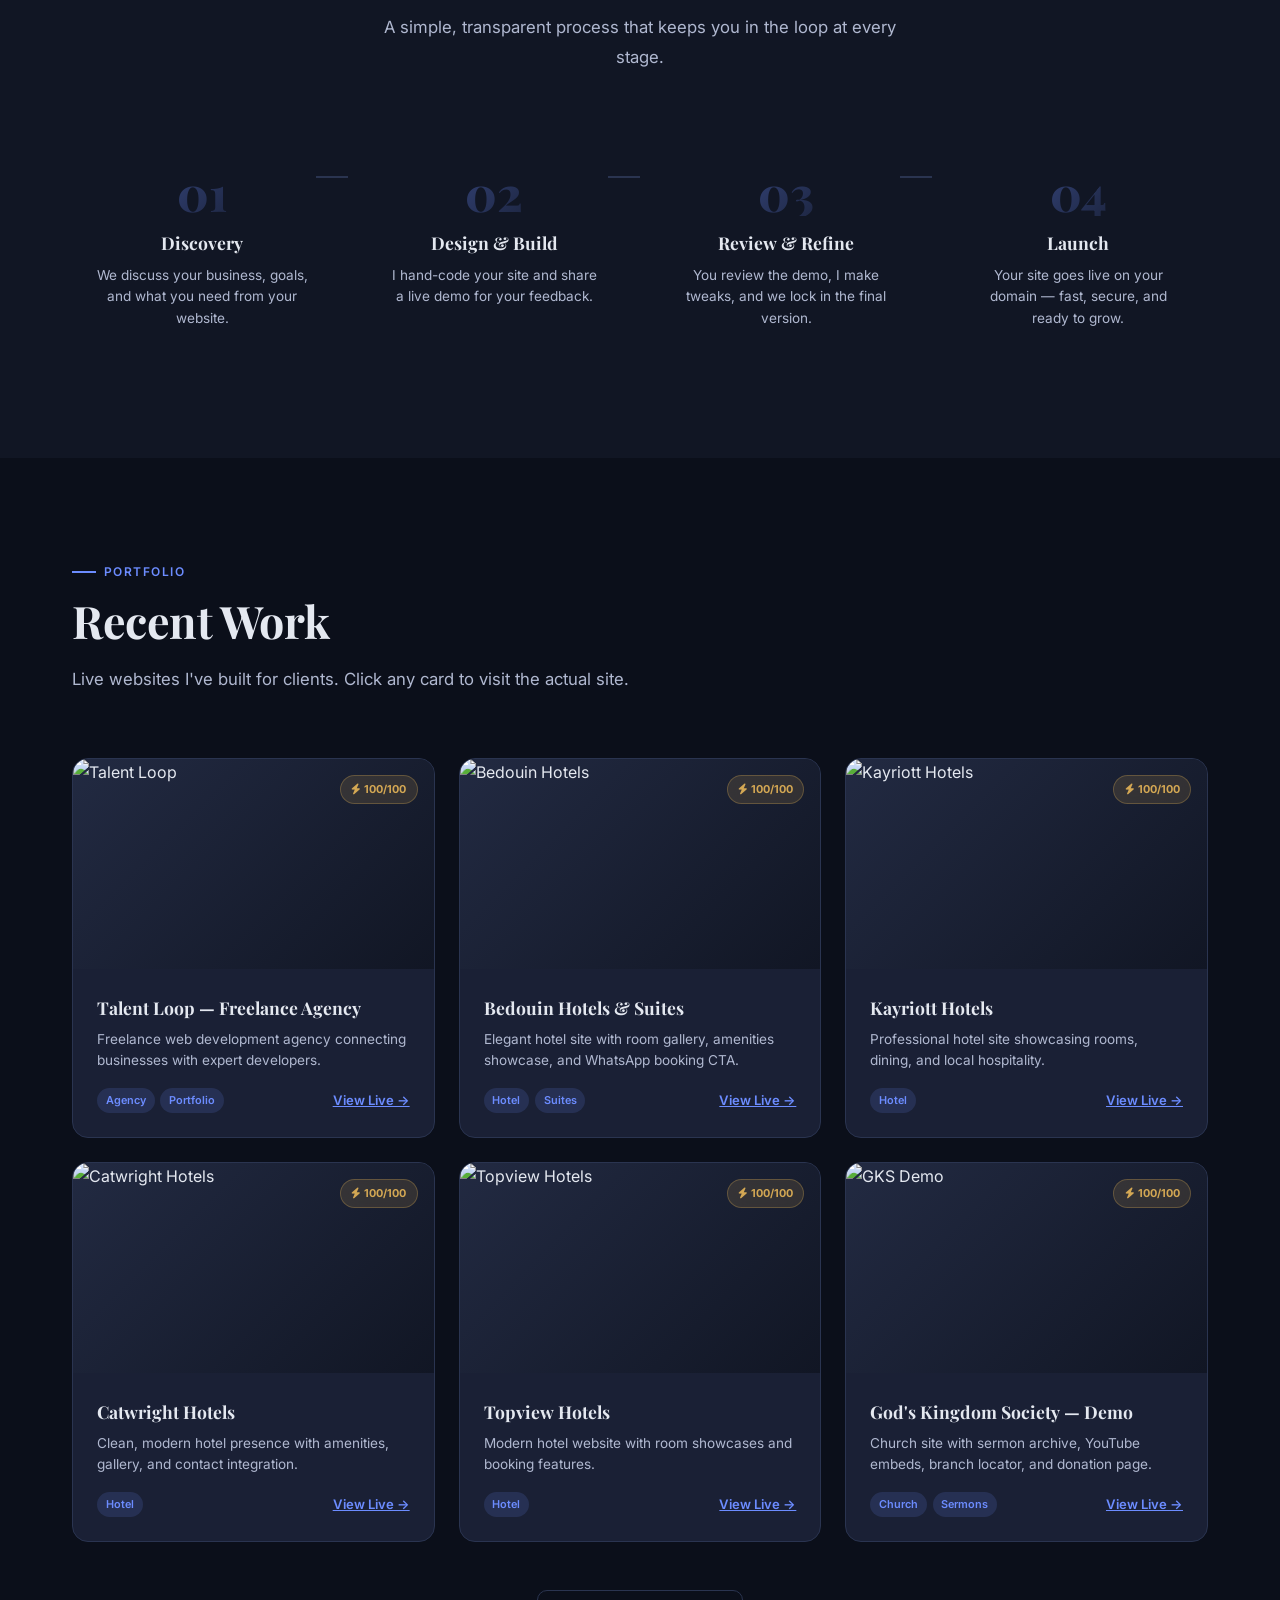
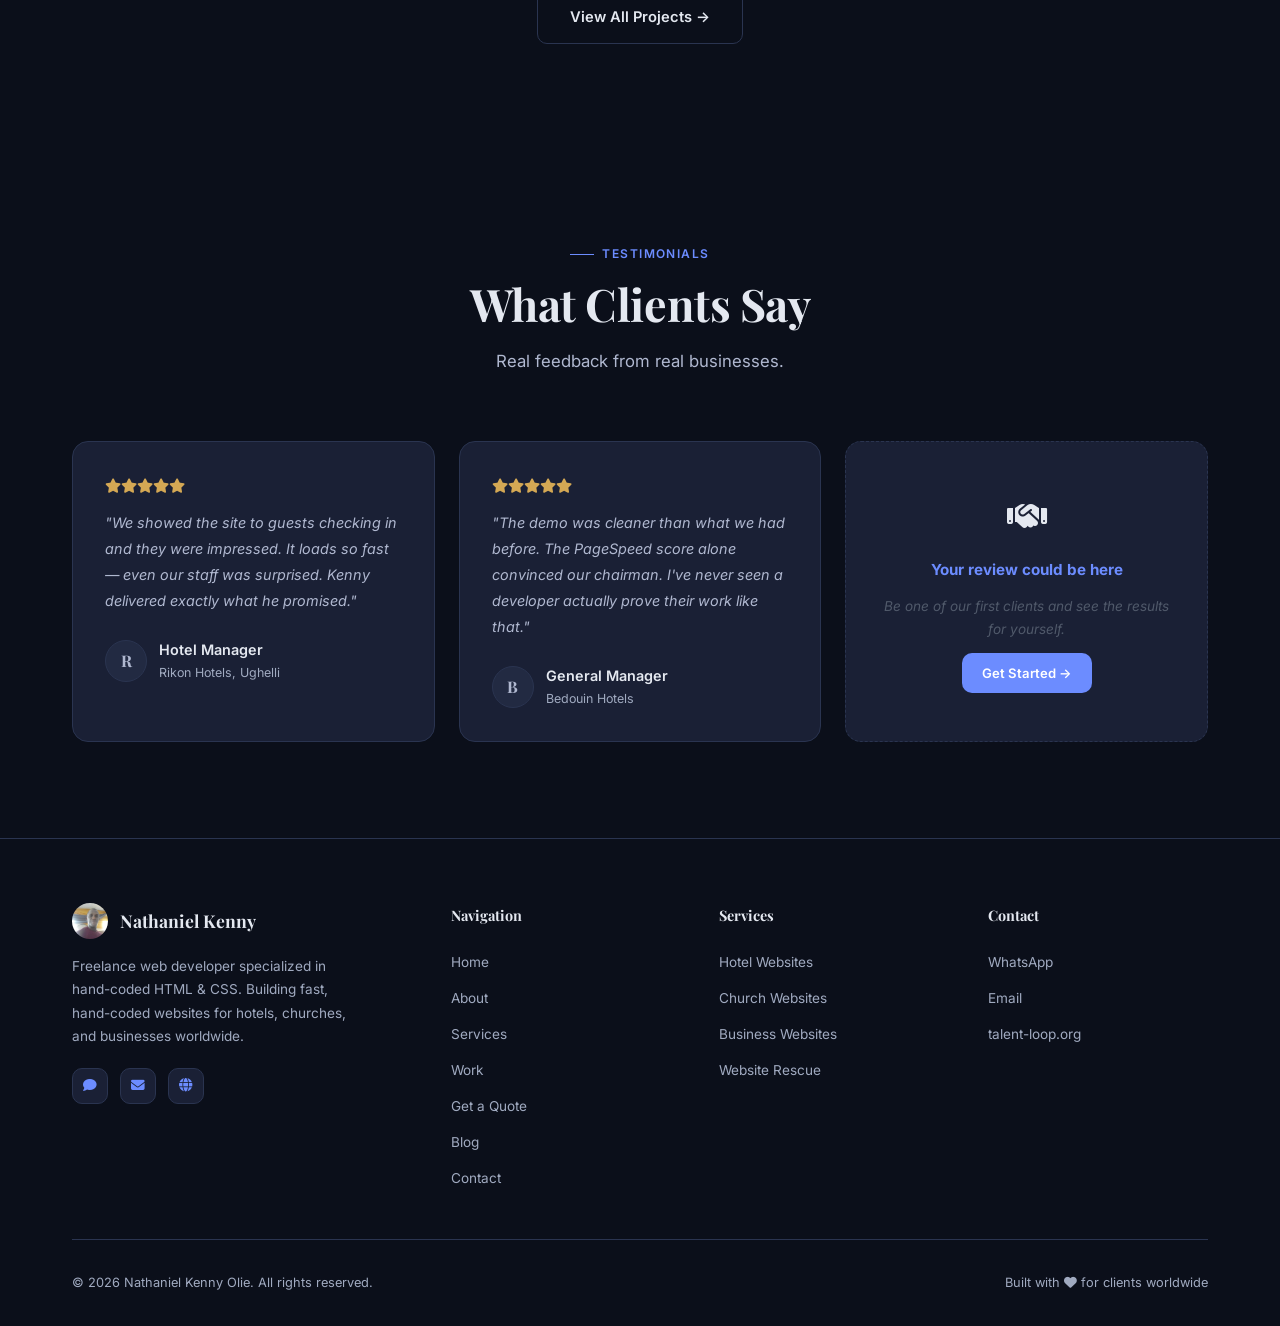
==== commit 4671ec8d: "Fix code rain readability: larger font, slower speed, wider spacing, brighter text" ====
--- a/index.html
+++ b/index.html
@@ -1254,65 +1254,66 @@
       if (!canvas) return;
       var hero = canvas.closest('.hero');
       var ctx = canvas.getContext('2d');
-      var fontSize = 13;
-      var cols, drops;
+      var fontSize = 16;
+      var cols, drops, snippetCount;
 
       var snippets = [
-        '<!DOCTYPE html>', '<html lang="en">', '<head>', '<meta charset="UTF-8">',
-        '<title>', '</title>', '<link rel="stylesheet">', '<style>', '</style>',
-        '</head>', '<body>', '<header>', '<nav>', '<main>', '<section>',
-        '<article>', '<div class="container">', '<h1>', '<h2>', '<h3>',
-        '<p>', '<a href="#">', '<img src="" alt="">', '<ul>', '<li>',
-        '<span>', '<button>', '<form>', '<input>', '<footer>',
-        '</div>', '</section>', '</main>', '</body>', '</html>',
-        'body {', 'margin: 0;', 'padding: 0;', 'display: flex;',
-        'background: #0b0f1a;', 'color: #e4e8f0;', 'font-family: Inter;',
-        'line-height: 1.7;', 'overflow-x: hidden;', '}',
-        '.container {', 'max-width: 1200px;', 'margin: 0 auto;',
-        'padding: 0 2rem;', '}', 'nav {', 'display: flex;',
-        'justify-content: space-between;', 'align-items: center;', '}',
-        'const app = { init() { this.load(); }, render() {',
-        'fetch("/api/data")', '.then(r => r.json())',
-        '.then(d => { this.data = d; });',
-        'document.querySelector("#root")', '.innerHTML = this.template();',
-        '}, template() { return "<h1>Hello</h1>"; } };',
-        'function handleClick(e) {', 'e.preventDefault();',
-        'const btn = e.target;', 'btn.classList.add("active");', '}',
-        '@media (max-width: 768px) {', '.hero {', 'flex-direction: column;', '}',
-        '/* comment */', 'npm run dev', 'git push origin main',
+        '&lt;!DOCTYPE html&gt;', '&lt;html&gt;', '&lt;head&gt;', '&lt;meta&gt;',
+        '&lt;title&gt;', '&lt;link&gt;', '&lt;style&gt;', '&lt;body&gt;',
+        '&lt;header&gt;', '&lt;nav&gt;', '&lt;main&gt;', '&lt;section&gt;',
+        '&lt;article&gt;', '&lt;div&gt;', '&lt;h1&gt;', '&lt;h2&gt;',
+        '&lt;p&gt;', '&lt;a&gt;', '&lt;img&gt;', '&lt;ul&gt;', '&lt;li&gt;',
+        '&lt;span&gt;', '&lt;button&gt;', '&lt;form&gt;', '&lt;input&gt;',
+        '&lt;footer&gt;', '&lt;/html&gt;', '&lt;/body&gt;',
+        'body { }', 'margin: 0', 'padding: 0', 'display: flex',
+        'background: #0b0f1a', 'color: #e4e8f0', 'font-family: Inter',
+        'max-width: 1200px', 'margin: 0 auto', 'overflow: hidden',
+        'justify-content', 'align-items', 'flex-direction',
+        'const app = {}', 'function()', 'return &lt;h1&gt;',
+        'fetch("/api")', '.then(r =&gt; r)', 'e.preventDefault()',
+        'classList.add', 'querySelector', 'addEventListener',
+        '@media (max-width)', 'npm run dev', 'git push',
       ];
+      snippetCount = snippets.length;
 
       function resize() {
         var rect = hero.getBoundingClientRect();
         canvas.width = Math.floor(rect.width);
         canvas.height = Math.floor(rect.height);
-        cols = Math.floor(canvas.width / (fontSize * 1.3));
+        cols = Math.floor(canvas.width / (fontSize * 1.6));
         drops = [];
         for (var i = 0; i < cols; i++) {
-          drops.push(-Math.random() * 20);
+          drops.push({
+            y: -Math.random() * canvas.height / fontSize,
+            speed: 0.08 + Math.random() * 0.15,
+            snippet: snippets[Math.floor(Math.random() * snippetCount)]
+          });
         }
       }
 
       function draw() {
-        ctx.fillStyle = 'rgba(11,15,26,0.08)';
+        ctx.fillStyle = 'rgba(11,15,26,0.06)';
         ctx.fillRect(0, 0, canvas.width, canvas.height);
         ctx.font = fontSize + 'px "Courier New", monospace';
+        ctx.textBaseline = 'top';
 
         for (var i = 0; i < drops.length; i++) {
-          var snippet = snippets[Math.floor(Math.random() * snippets.length)];
-          var x = i * fontSize * 1.3;
-          var y = drops[i] * fontSize;
-
-          if (y > 0 && y < canvas.height) {
+          var d = drops[i];
+          var x = i * fontSize * 1.6;
+          var y = d.y * fontSize;
+
+          if (y > -fontSize && y < canvas.height) {
             var t = y / canvas.height;
-            var alpha = 0.5 - t * 0.35;
+            var alpha = Math.max(0.05, 0.55 - t * 0.45);
             ctx.fillStyle = 'rgba(108, 140, 255, ' + alpha.toFixed(3) + ')';
-            ctx.fillText(snippet, x, y);
+            ctx.fillText(d.snippet, x, y);
           }
 
-          drops[i] += 0.2 + Math.random() * 0.3;
-          if (drops[i] * fontSize > canvas.height + 80) {
-            drops[i] = -Math.random() * 15 - 2;
+          d.y += d.speed;
+          if (d.y * fontSize > canvas.height + fontSize) {
+            d.y = -Math.random() * canvas.height / fontSize * 0.3;
+            d.speed = 0.08 + Math.random() * 0.15;
+            d.snippet = snippets[Math.floor(Math.random() * snippetCount)];
           }
         }
         requestAnimationFrame(draw);
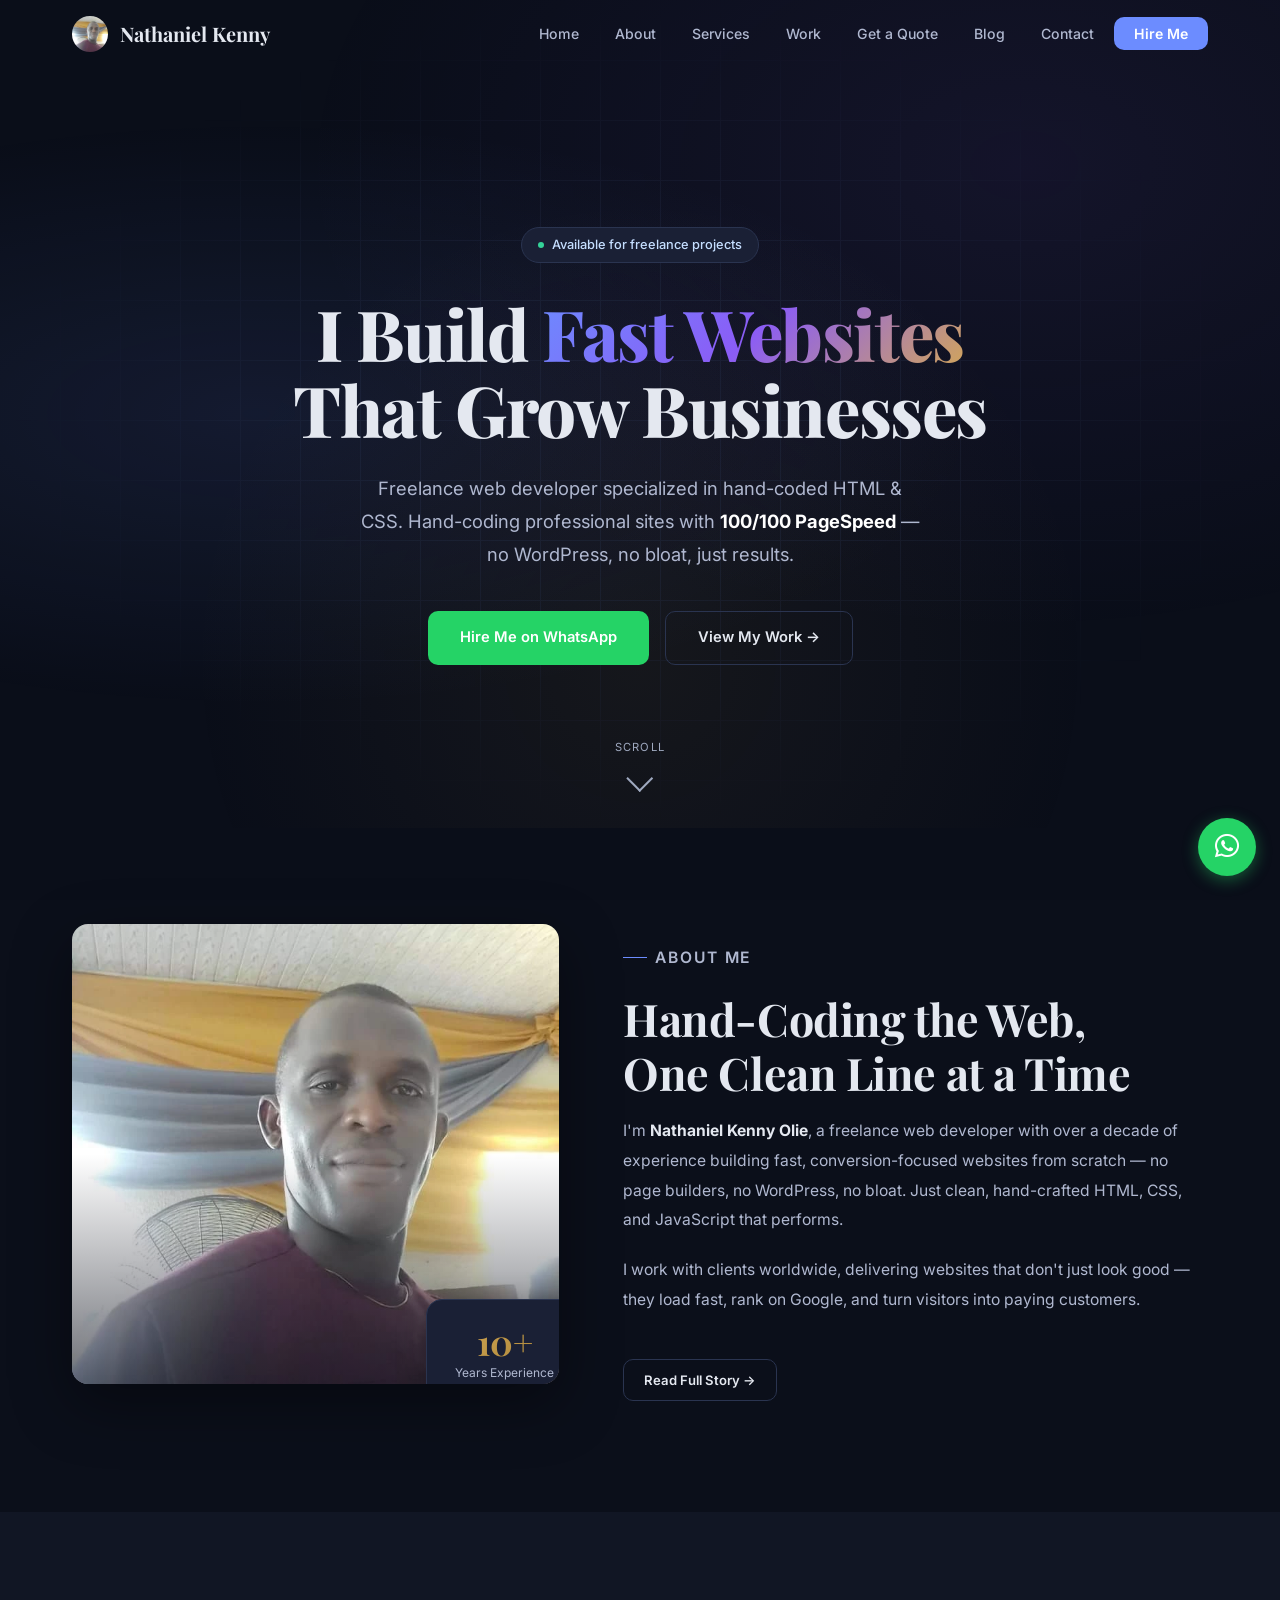
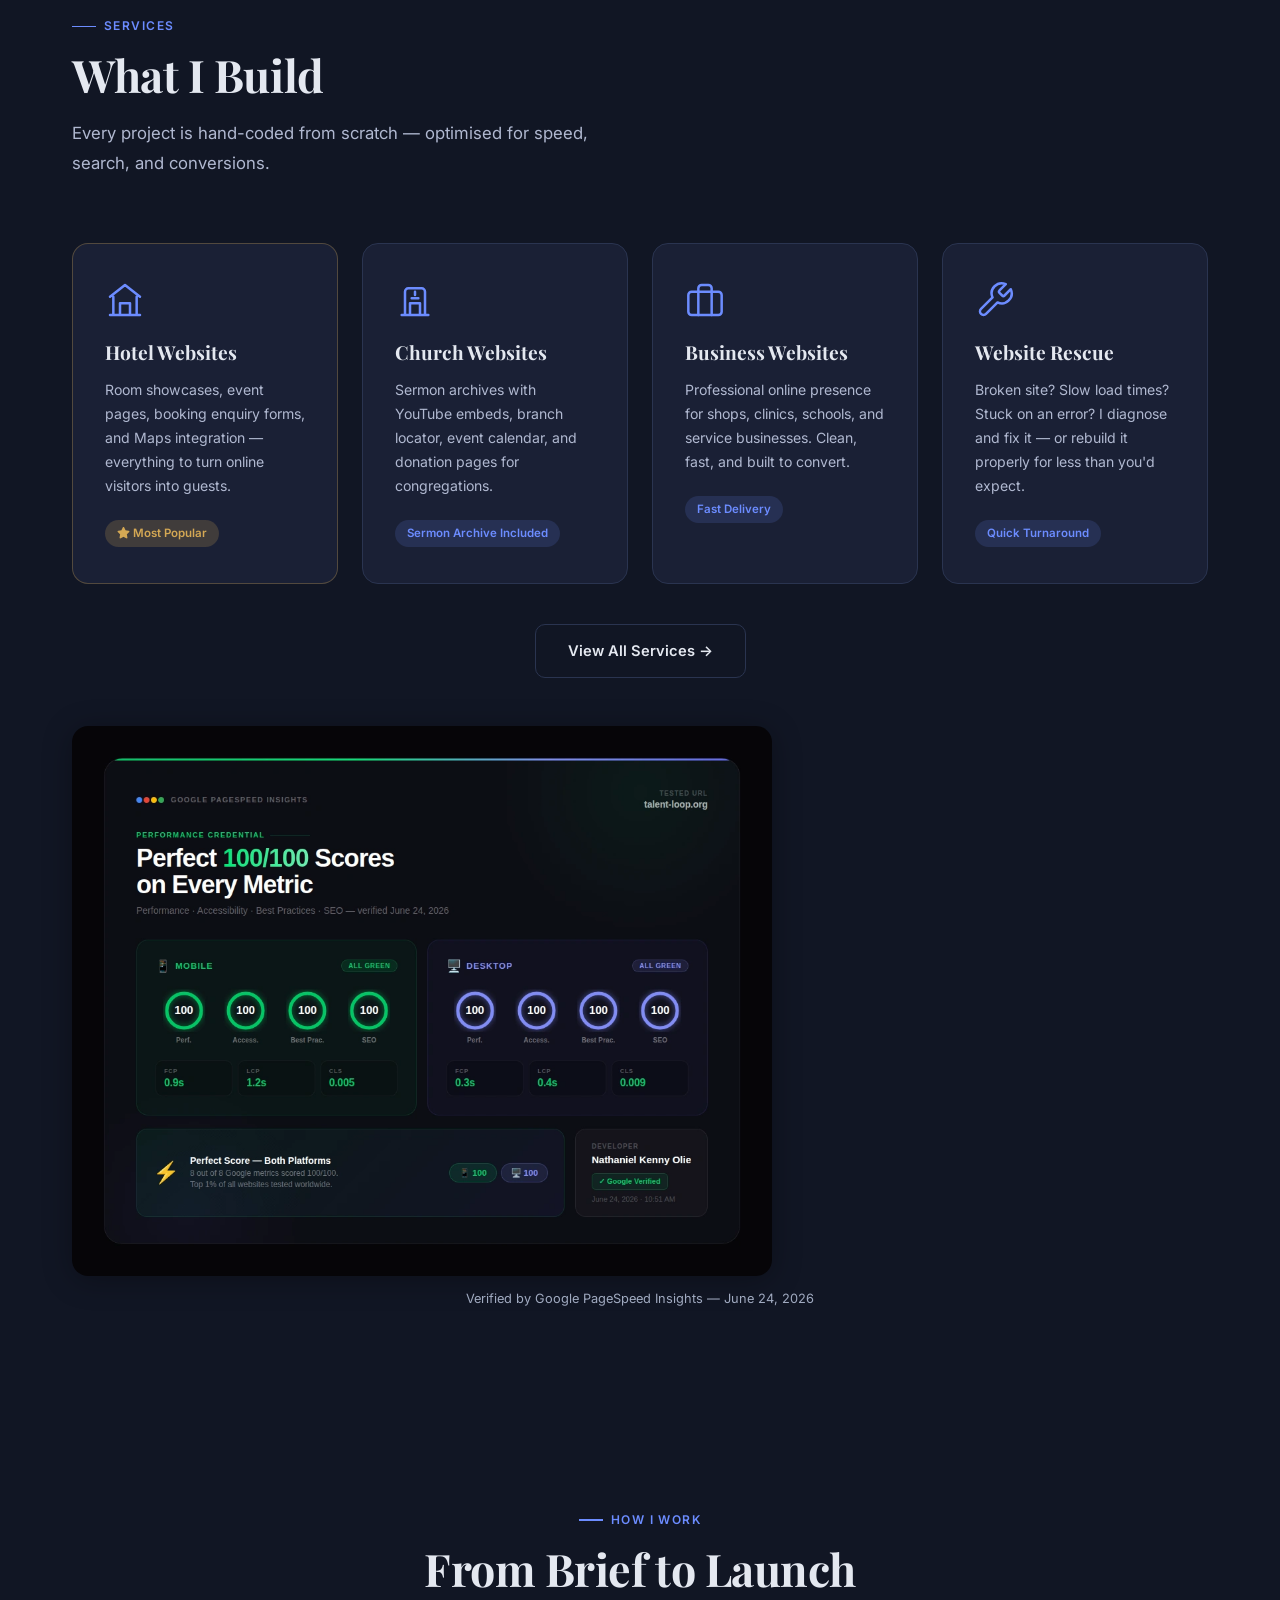
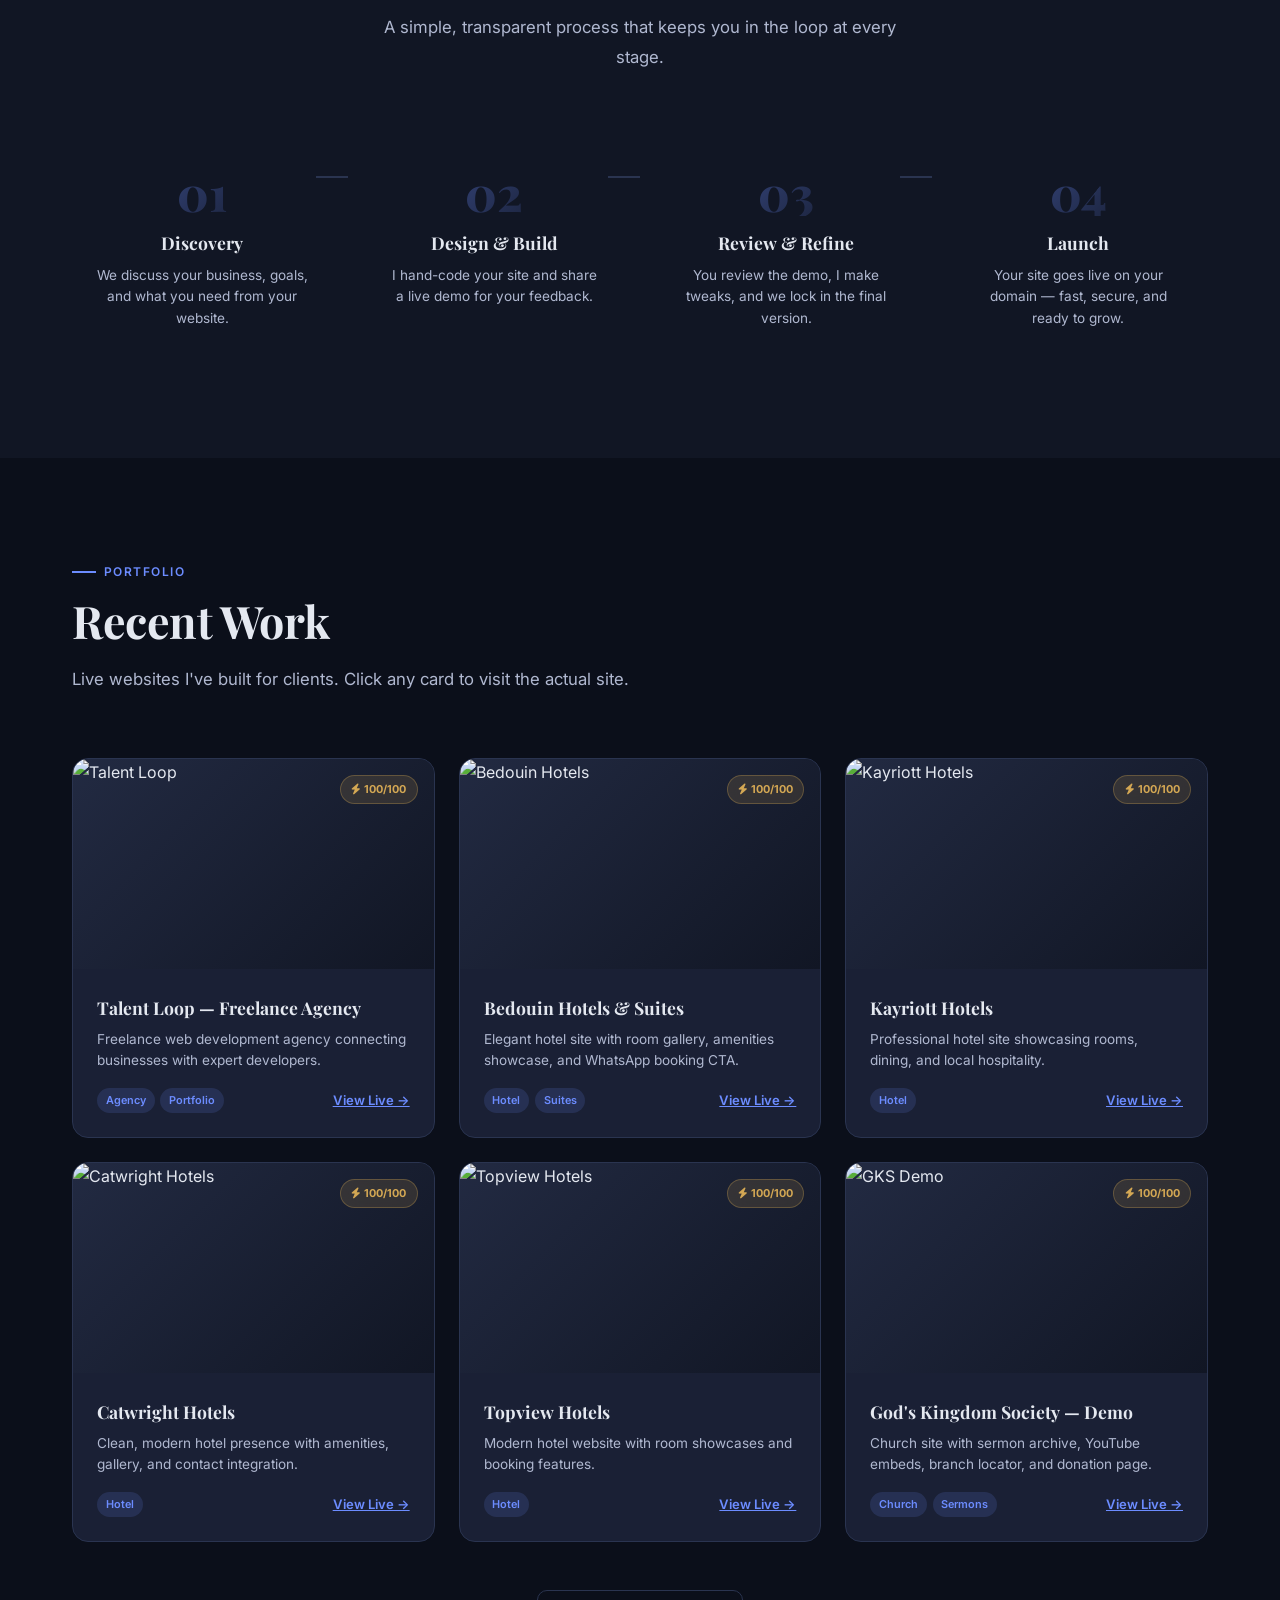
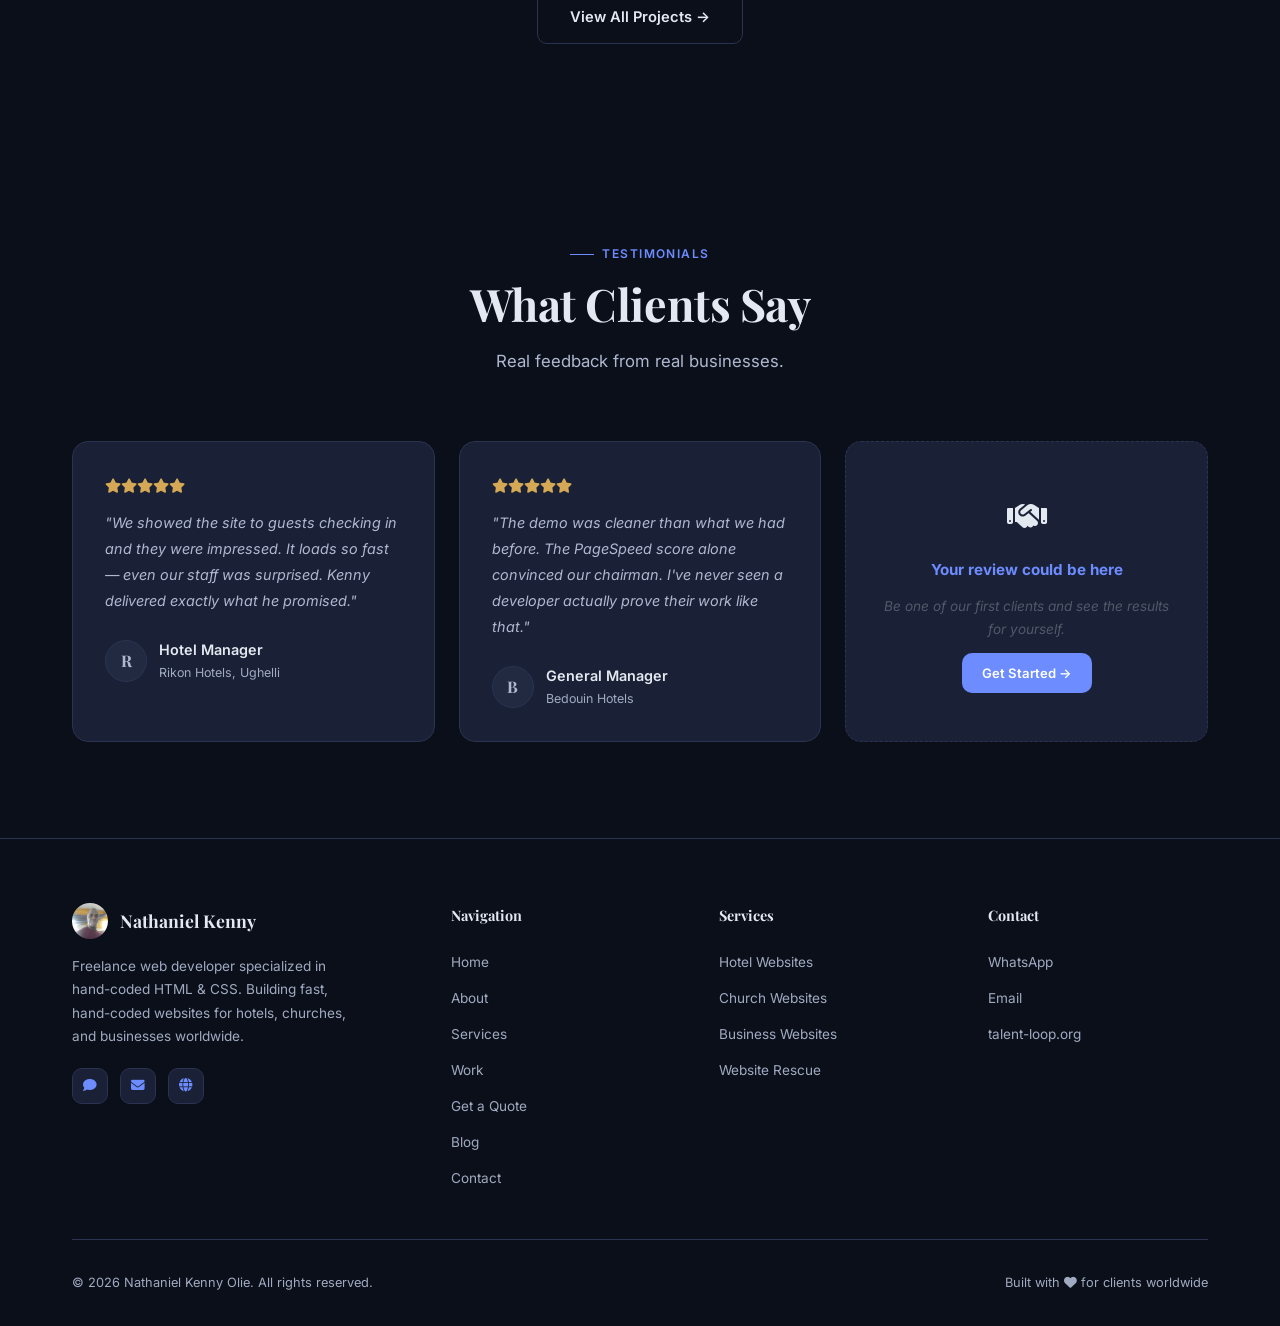
==== commit ed7e1df6: "Move code rain to full-page fixed background behind all sections" ====
--- a/index.html
+++ b/index.html
@@ -201,11 +201,13 @@
     }
 
     #code-canvas {
-      position: absolute; inset: 0; z-index: 1;
-      width: 100%; height: 100%;
-      opacity: 0.35;
+      position: fixed; top: 0; left: 0; z-index: 0;
+      width: 100vw; height: 100vh;
+      opacity: 0.3;
       pointer-events: none;
     }
+
+    main { position: relative; z-index: 1; }
 
     .hero-grid {
       position: absolute; inset: 0; z-index: 2;
@@ -777,12 +779,13 @@
     </div>
   </nav>
 
+  <canvas id="code-canvas" aria-hidden="true"></canvas>
+
   <main id="main-content">
 
   <!-- Hero -->
   <section class="hero" aria-labelledby="hero-heading">
     <div class="hero-bg" aria-hidden="true"></div>
-    <canvas id="code-canvas" aria-hidden="true"></canvas>
     <div class="hero-grid" aria-hidden="true"></div>
     <div class="hero-content">
       <p class="hero-badge reveal visible">
@@ -1252,10 +1255,9 @@
     (function () {
       var canvas = document.getElementById('code-canvas');
       if (!canvas) return;
-      var hero = canvas.closest('.hero');
       var ctx = canvas.getContext('2d');
       var fontSize = 16;
-      var cols, drops, snippetCount;
+      var cols, drops, snippetCount, W, H;
 
       var snippets = [
         '&lt;!DOCTYPE html&gt;', '&lt;html&gt;', '&lt;head&gt;', '&lt;meta&gt;',
@@ -1277,14 +1279,13 @@
       snippetCount = snippets.length;
 
       function resize() {
-        var rect = hero.getBoundingClientRect();
-        canvas.width = Math.floor(rect.width);
-        canvas.height = Math.floor(rect.height);
-        cols = Math.floor(canvas.width / (fontSize * 1.6));
+        W = canvas.width = Math.floor(window.innerWidth);
+        H = canvas.height = Math.floor(window.innerHeight);
+        cols = Math.floor(W / (fontSize * 1.6));
         drops = [];
         for (var i = 0; i < cols; i++) {
           drops.push({
-            y: -Math.random() * canvas.height / fontSize,
+            y: -Math.random() * H / fontSize,
             speed: 0.08 + Math.random() * 0.15,
             snippet: snippets[Math.floor(Math.random() * snippetCount)]
           });
@@ -1293,7 +1294,7 @@
 
       function draw() {
         ctx.fillStyle = 'rgba(11,15,26,0.06)';
-        ctx.fillRect(0, 0, canvas.width, canvas.height);
+        ctx.fillRect(0, 0, W, H);
         ctx.font = fontSize + 'px "Courier New", monospace';
         ctx.textBaseline = 'top';
 
@@ -1302,16 +1303,16 @@
           var x = i * fontSize * 1.6;
           var y = d.y * fontSize;
 
-          if (y > -fontSize && y < canvas.height) {
-            var t = y / canvas.height;
+          if (y > -fontSize && y < H) {
+            var t = y / H;
             var alpha = Math.max(0.05, 0.55 - t * 0.45);
             ctx.fillStyle = 'rgba(108, 140, 255, ' + alpha.toFixed(3) + ')';
             ctx.fillText(d.snippet, x, y);
           }
 
           d.y += d.speed;
-          if (d.y * fontSize > canvas.height + fontSize) {
-            d.y = -Math.random() * canvas.height / fontSize * 0.3;
+          if (d.y * fontSize > H + fontSize) {
+            d.y = -Math.random() * H / fontSize * 0.3;
             d.speed = 0.08 + Math.random() * 0.15;
             d.snippet = snippets[Math.floor(Math.random() * snippetCount)];
           }
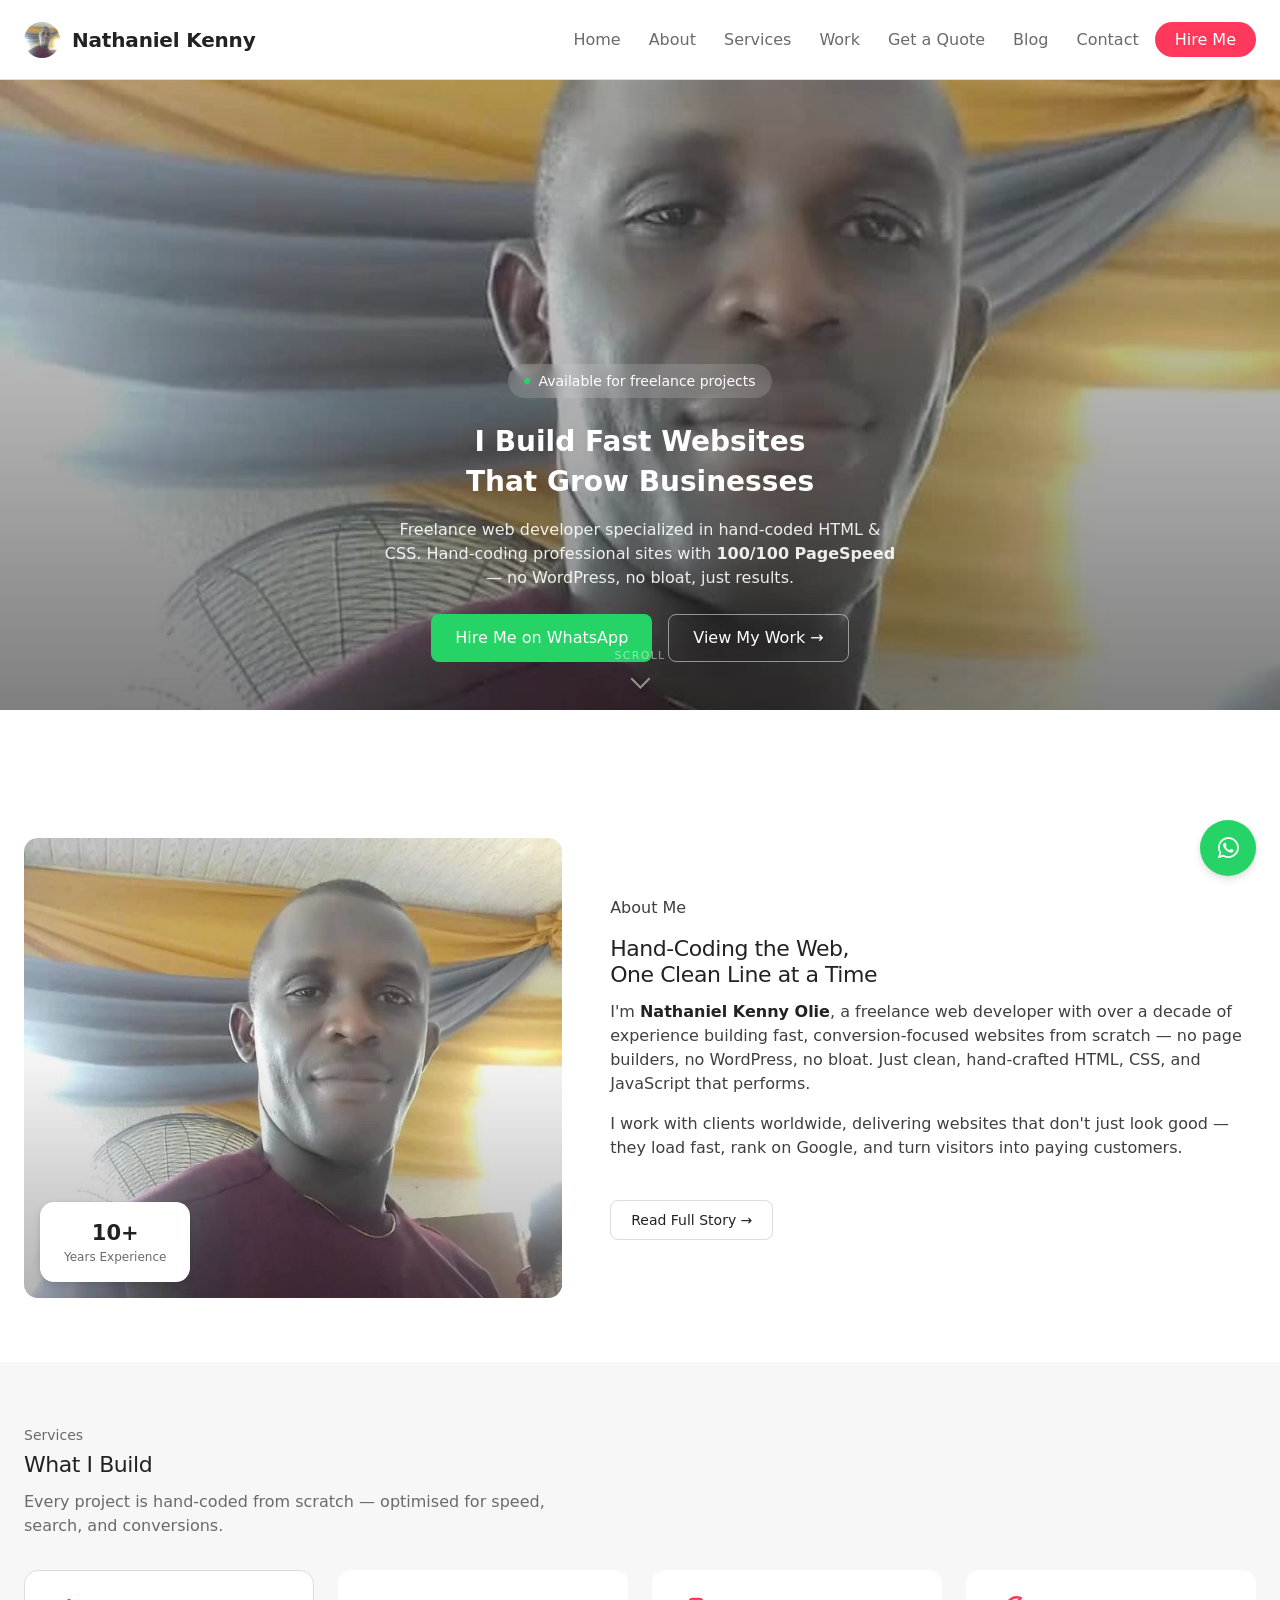
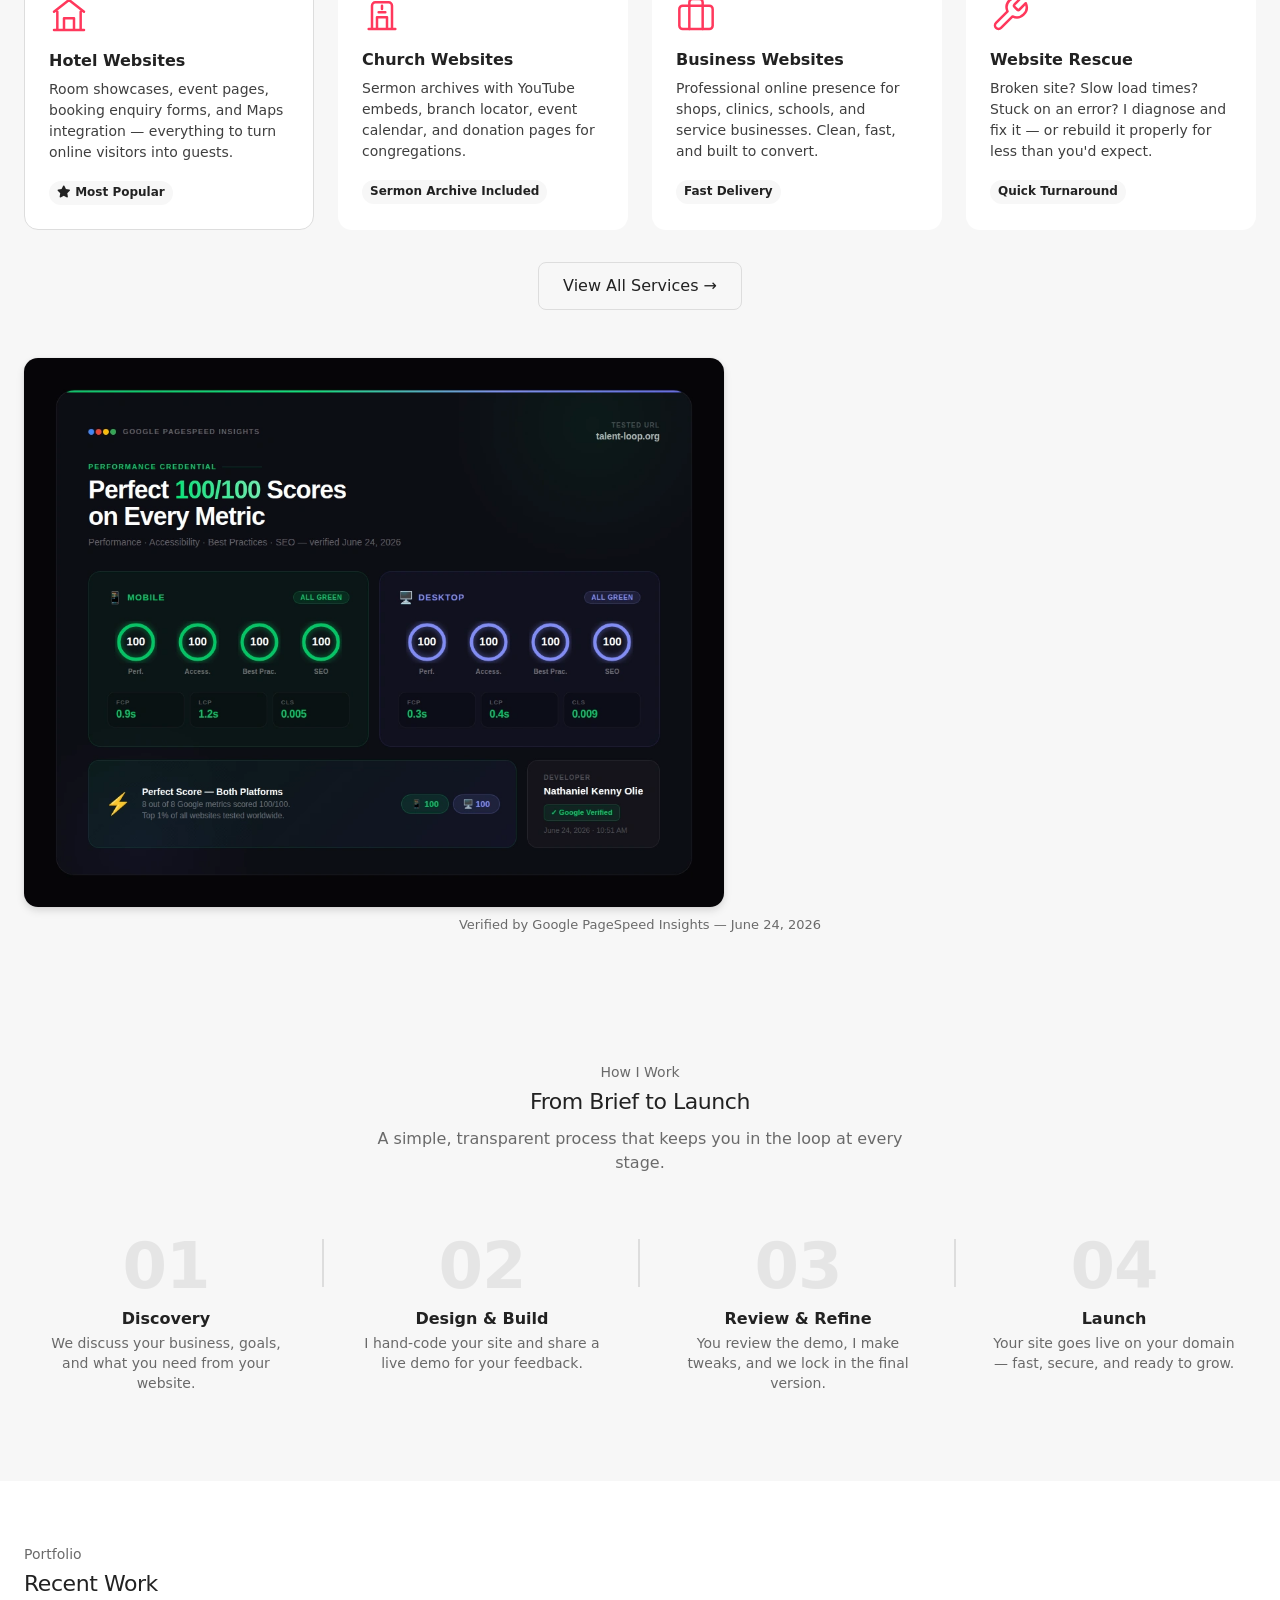
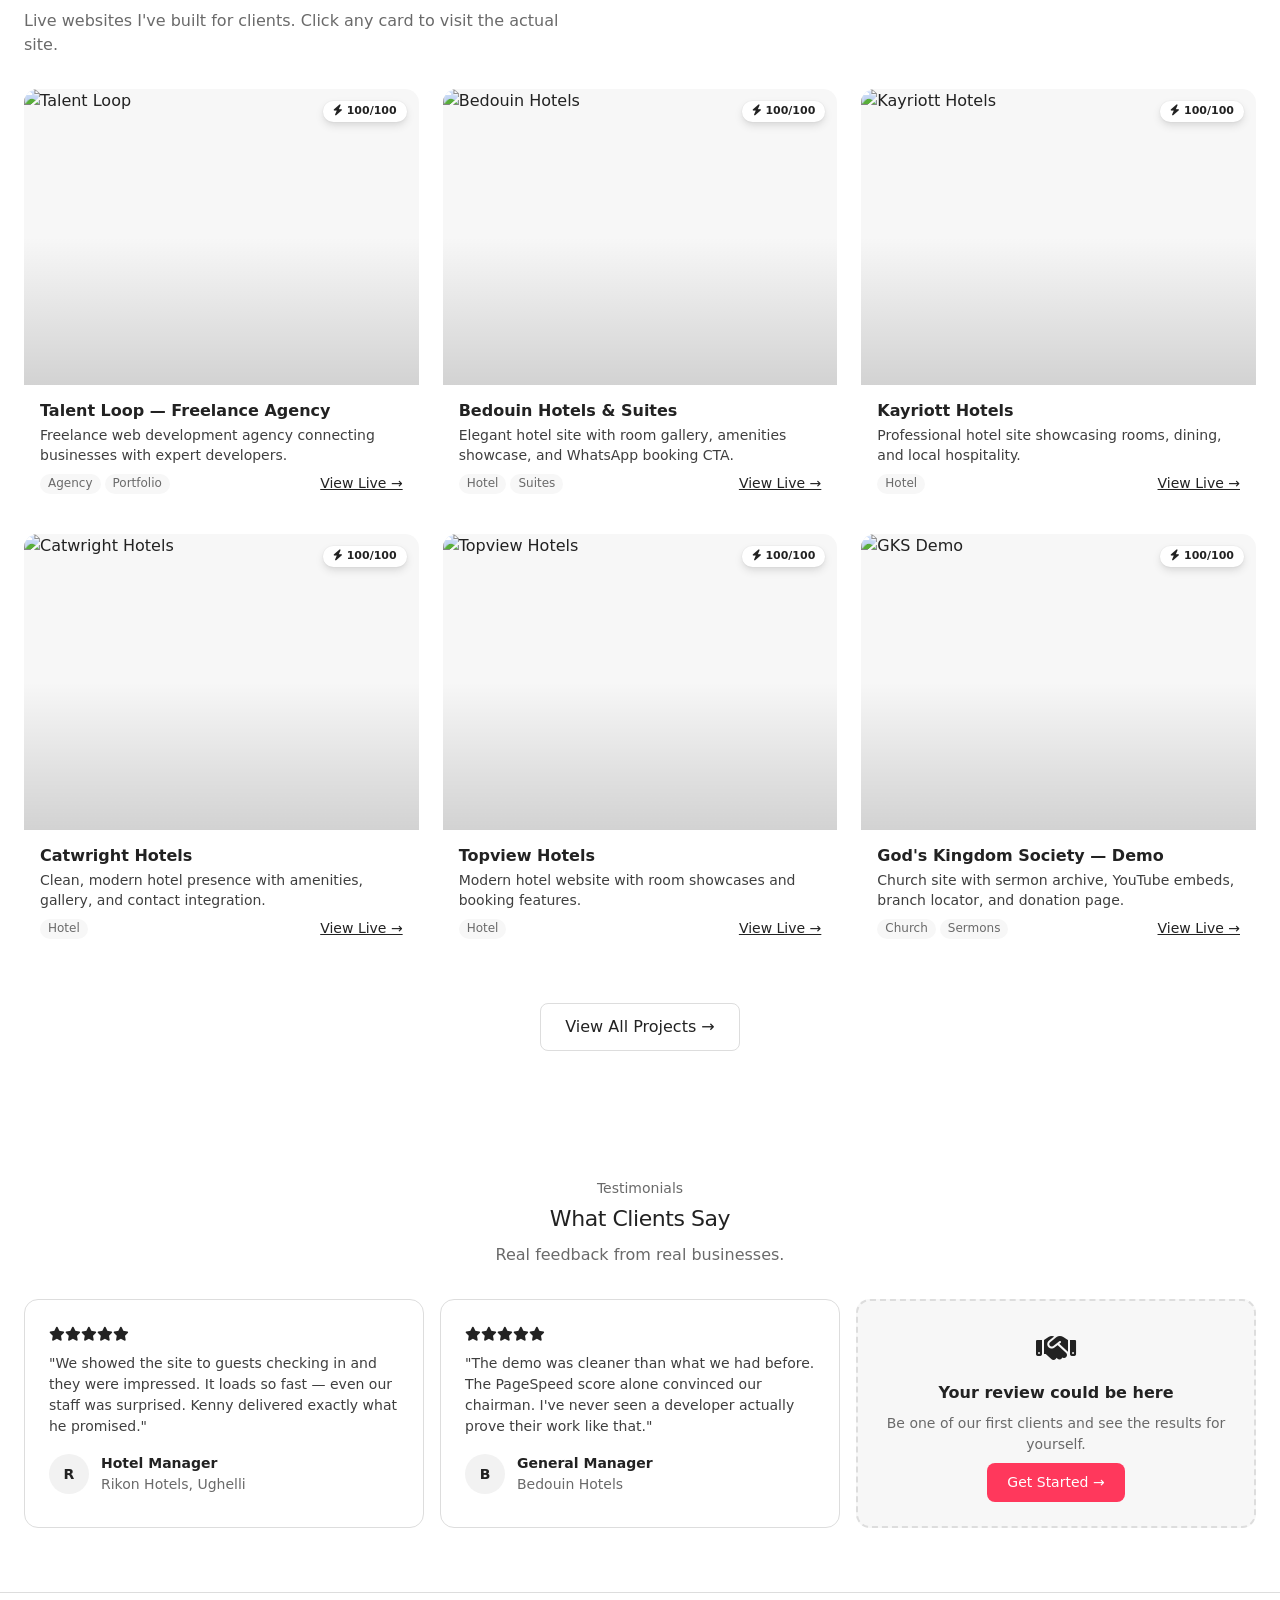
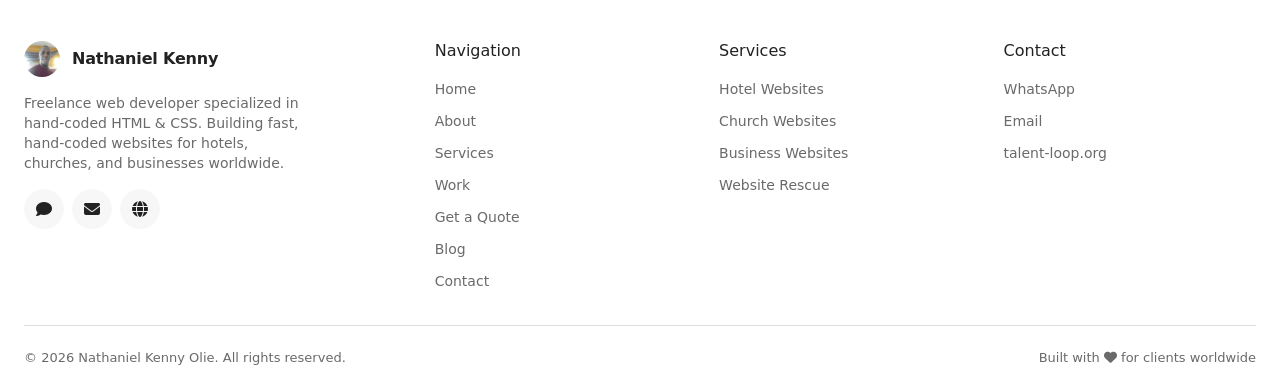
==== commit 4507869e: "Redesign: Apply Airbnb design system" ====
--- a/index.html
+++ b/index.html
@@ -20,218 +20,25 @@
   <link rel="icon" type="image/png" sizes="192x192" href="/android-chrome-192x192.png">
   <link rel="preconnect" href="https://fonts.googleapis.com" />
   <link rel="preconnect" href="https://fonts.gstatic.com" crossorigin />
-  <link rel="preload" as="style" href="https://fonts.googleapis.com/css2?family=Inter:wght@300;400;500;600;700;800;900&family=Playfair+Display:ital,wght@0,600;0,700;0,800;1,600&display=swap" />
-  <link rel="stylesheet" href="https://fonts.googleapis.com/css2?family=Inter:wght@300;400;500;600;700;800;900&family=Playfair+Display:ital,wght@0,600;0,700;0,800;1,600&display=swap" media="print" onload="this.media='all'" />
-  <noscript><link rel="stylesheet" href="https://fonts.googleapis.com/css2?family=Inter:wght@300;400;500;600;700;800;900&family=Playfair+Display:ital,wght@0,600;0,700;0,800;1,600&display=swap" /></noscript>
+  <link rel="preload" as="style" href="https://fonts.googleapis.com/css2?family=Inter:wght@300;400;500;600;700&display=swap" />
+  <link rel="stylesheet" href="https://fonts.googleapis.com/css2?family=Inter:wght@300;400;500;600;700&display=swap" media="print" onload="this.media='all'" />
+  <noscript><link rel="stylesheet" href="https://fonts.googleapis.com/css2?family=Inter:wght@300;400;500;600;700&display=swap" /></noscript>
   <link rel="preload" as="image" href="pagespeed-credential.webp" imagesrcset="pagespeed-credential.webp 700w" imagesizes="100vw">
+  <link rel="stylesheet" href="airbnb.css" />
   <style>
-    *, *::before, *::after { box-sizing: border-box; margin: 0; padding: 0; }
-
-    :root {
-      --bg:        #0b0f1a;
-      --bg-alt:    #111624;
-      --surface:   #1a2035;
-      --surface-2: #222a42;
-      --border:    #2a3450;
-      --text:      #e4e8f0;
-      --text-2:    #b0b8d0;
-      --text-3:    #a0aac0;
-      --accent:    #6c8cff;
-      --accent-2:  #5b7ae0;
-      --gold:      #d4a854;
-      --gold-dim:  #a88438;
-      --green:     #34d399;
-      --radius:    16px;
-      --radius-sm: 10px;
-      --transition: 0.4s cubic-bezier(0.22, 1, 0.36, 1);
-      --shadow:    0 4px 30px rgba(0,0,0,0.3);
-      --shadow-lg: 0 20px 60px rgba(0,0,0,0.4);
-    }
-
-    html { scroll-behavior: smooth; scroll-padding-top: 80px; }
-    body {
-      font-family: 'Inter', sans-serif;
-      background: var(--bg);
-      color: var(--text);
-      line-height: 1.7;
-      overflow-x: hidden;
-      -webkit-font-smoothing: antialiased;
-    }
-    ::selection { background: var(--accent); color: #fff; }
-
-    a { color: var(--accent); text-decoration: underline; transition: color var(--transition); }
-    a:focus-visible { outline: 3px solid var(--accent); outline-offset: 3px; border-radius: 4px; }
-    img { display: block; max-width: 100%; height: auto; }
-
-    .container { max-width: 1200px; margin: 0 auto; padding: 0 2rem; }
-
-    /* === SKIP LINK === */
-    .skip-link {
-      position: absolute; top: -100px; left: 1rem;
-      background: var(--surface); color: var(--text);
-      padding: 0.6rem 1.2rem; border-radius: var(--radius-sm);
-      font-weight: 600; font-size: 0.9rem; z-index: 9999;
-      transition: top 0.2s; text-decoration: none;
-    }
-    .skip-link:focus { top: 1rem; }
-
-    /* === REVEAL ANIMATION === */
-    .reveal {
-      opacity: 0; transform: translateY(30px);
-      transition: opacity 0.8s ease, transform 0.8s ease;
-    }
-    .reveal.visible { opacity: 1; transform: translateY(0); }
-    .reveal-delay-1 { transition-delay: 0.1s; }
-    .reveal-delay-2 { transition-delay: 0.2s; }
-    .reveal-delay-3 { transition-delay: 0.3s; }
-    .reveal-delay-4 { transition-delay: 0.4s; }
-
-    /* === NAVBAR === */
-    .navbar {
-      position: fixed; top: 0; left: 0; right: 0; z-index: 1000;
-      padding: 1rem 0;
-      transition: background var(--transition), backdrop-filter var(--transition), box-shadow var(--transition);
-    }
-    .navbar.scrolled {
-      background: rgba(11,15,26,0.85);
-      backdrop-filter: blur(20px);
-      -webkit-backdrop-filter: blur(20px);
-      box-shadow: 0 1px 0 var(--border);
-      padding: 0.6rem 0;
-    }
-
-    .nav-container {
-      display: flex; justify-content: space-between; align-items: center;
-    }
-
-    .logo {
-      display: flex; align-items: center; gap: 0.75rem;
-      text-decoration: none; color: var(--text);
-      font-family: 'Playfair Display', serif;
-      font-size: 1.25rem; font-weight: 700;
-    }
-    .logo:hover { color: var(--accent); text-decoration: none; }
-
-    .logo-mark {
-      width: 36px; height: 36px;
-      background: linear-gradient(135deg, var(--accent), #8b5cf6);
-      border-radius: 10px;
-      display: flex; align-items: center; justify-content: center;
-      font-family: 'Inter', sans-serif;
-      font-size: 0.9rem; font-weight: 800; color: #fff;
-    }
-
-    .nav-menu {
-      list-style: none; display: flex; align-items: center; gap: 0.25rem;
-    }
-    .nav-menu a {
-      color: var(--text-2); font-weight: 500; font-size: 0.88rem;
-      text-decoration: none; padding: 0.5rem 1rem; border-radius: var(--radius-sm);
-      transition: all var(--transition);
-    }
-    .nav-menu a:hover { color: var(--text); background: var(--surface); text-decoration: none; }
-    .nav-cta {
-      background: var(--accent); color: #fff !important; font-weight: 600 !important;
-      padding: 0.5rem 1.25rem !important; border-radius: var(--radius-sm) !important;
-    }
-    .nav-cta:hover { background: var(--accent-2) !important; color: #fff !important; }
-
-    .hamburger {
-      display: none; flex-direction: column; gap: 5px; cursor: pointer;
-      background: transparent; border: 1.5px solid var(--border);
-      padding: 7px 9px; border-radius: var(--radius-sm);
-    }
-    .hamburger span {
-      display: block; width: 22px; height: 2px;
-      background: var(--text); border-radius: 2px;
-      transition: all var(--transition);
-    }
-    .hamburger:focus-visible { outline: 3px solid var(--accent); outline-offset: 2px; }
-
-    /* === BUTTONS === */
-    .btn {
-      display: inline-flex; align-items: center; gap: 0.5rem;
-      padding: 0.85rem 2rem; border-radius: var(--radius-sm);
-      font-family: 'Inter', sans-serif; font-size: 0.92rem; font-weight: 600;
-      border: none; cursor: pointer; transition: all var(--transition);
-      text-decoration: none;
-    }
-    .btn:focus-visible { outline: 3px solid var(--accent); outline-offset: 3px; }
-
-    .btn-primary {
-      background: var(--accent); color: #fff;
-    }
-    .btn-primary:hover { background: var(--accent-2); transform: translateY(-2px); box-shadow: 0 8px 25px rgba(108,140,255,0.3); color: #fff; text-decoration: none; }
-
-    .btn-outline {
-      background: transparent; color: var(--text);
-      border: 1.5px solid var(--border);
-    }
-    .btn-outline:hover { border-color: var(--accent); color: var(--accent); transform: translateY(-2px); text-decoration: none; }
-
-    .btn-gold {
-      background: linear-gradient(135deg, var(--gold), var(--gold-dim));
-      color: #0b0f1a;
-    }
-    .btn-gold:hover { transform: translateY(-2px); box-shadow: 0 8px 25px rgba(212,168,84,0.25); color: #0b0f1a; text-decoration: none; }
-
-    .btn-wa {
-      background: #25D366; color: #fff;
-    }
-    .btn-wa:hover { background: #1da851; transform: translateY(-2px); box-shadow: 0 8px 25px rgba(37,211,102,0.3); color: #fff; text-decoration: none; }
-
-    .btn-sm { padding: 0.55rem 1.25rem; font-size: 0.82rem; }
-
-    /* === HERO === */
-    .hero {
-      min-height: 100vh;
-      display: flex; align-items: center; justify-content: center;
-      text-align: center;
-      position: relative; overflow: hidden;
-      contain: layout;
-      min-height: 92dvh;
-    }
-
-    .hero-bg {
-      position: absolute; inset: 0; z-index: 0;
-      background:
-        radial-gradient(ellipse at 20% 50%, rgba(108,140,255,0.10) 0%, transparent 50%),
-        radial-gradient(ellipse at 80% 20%, rgba(139,92,246,0.08) 0%, transparent 50%),
-        radial-gradient(ellipse at 50% 80%, rgba(212,168,84,0.06) 0%, transparent 50%);
-    }
-
-    #code-canvas {
-      position: fixed; top: 0; left: 0; z-index: 0;
-      width: 100vw; height: 100vh;
-      opacity: 0.3;
-      pointer-events: none;
-    }
-
-    main { position: relative; z-index: 1; }
-
-    .hero-grid {
-      position: absolute; inset: 0; z-index: 2;
-      background-image:
-        linear-gradient(var(--border) 1px, transparent 1px),
-        linear-gradient(90deg, var(--border) 1px, transparent 1px);
-      background-size: 60px 60px;
-      opacity: 0.3;
-      mask-image: radial-gradient(ellipse at center, black 30%, transparent 70%);
-      -webkit-mask-image: radial-gradient(ellipse at center, black 30%, transparent 70%);
-    }
-
-    .hero-content { position: relative; z-index: 3; max-width: 800px; padding: 6rem 1rem 2rem; }
-
+    /* === Hero Badge === */
     .hero-badge {
       display: inline-flex; align-items: center; gap: 0.5rem;
-      background: var(--surface); border: 1px solid var(--border);
-      color: #c5deff; font-size: 0.8rem; font-weight: 500;
-      padding: 0.4rem 1rem; border-radius: 99px;
-      margin-bottom: 2rem;
+      background: rgba(255,255,255,0.15);
+      backdrop-filter: blur(8px);
+      -webkit-backdrop-filter: blur(8px);
+      color: #fff; font-size: 14px; font-weight: 500;
+      padding: 0.4rem 1rem; border-radius: var(--rounded-full);
+      margin-bottom: var(--space-lg);
     }
     .hero-badge-dot {
       width: 6px; height: 6px; border-radius: 50%;
-      background: var(--green); display: inline-block;
+      background: var(--green-wa); display: inline-block;
       animation: pulse-dot 2s infinite;
     }
     @keyframes pulse-dot {
@@ -239,37 +46,17 @@
       50% { opacity: 0.6; transform: scale(1.4); }
     }
 
-    .hero-title {
-      font-family: 'Playfair Display', serif;
-      font-size: 4.4rem; font-weight: 800;
-      line-height: 1.08; margin-bottom: 1.5rem;
-      letter-spacing: -0.02em;
-    }
-    .hero-title .gradient-text {
-      background: linear-gradient(135deg, var(--accent), #8b5cf6, var(--gold));
-      -webkit-background-clip: text;
-      -webkit-text-fill-color: transparent;
-      background-clip: text;
-    }
-
-    .hero-sub {
-      font-size: 1.15rem; color: var(--text-2);
-      max-width: 560px; margin: 0 auto 2.5rem;
-      line-height: 1.8;
-    }
-
-    .hero-actions { display: flex; gap: 1rem; justify-content: center; flex-wrap: wrap; }
-
+    /* === Hero Scroll === */
     .hero-scroll {
-      position: absolute; bottom: 2.5rem; left: 50%; transform: translateX(-50%);
-      color: var(--text-3); font-size: 0.7rem; letter-spacing: 0.1em;
+      position: absolute; bottom: var(--space-lg); left: 50%; transform: translateX(-50%);
+      color: rgba(255,255,255,0.5); font-size: 11px; letter-spacing: 0.12em;
       text-transform: uppercase; display: flex; flex-direction: column;
-      align-items: center; gap: 0.75rem; text-decoration: none;
-      transition: color var(--transition);
-    }
-    .hero-scroll:hover { color: var(--text-2); text-decoration: none; }
+      align-items: center; gap: 0.5rem; text-decoration: none;
+      transition: color var(--transition-base); z-index: 2;
+    }
+    .hero-scroll:hover { color: #fff; text-decoration: none; }
     .hero-scroll-arrow {
-      width: 1.2rem; height: 1.2rem;
+      width: 14px; height: 14px;
       border-right: 2px solid currentColor;
       border-bottom: 2px solid currentColor;
       transform: rotate(45deg);
@@ -277,473 +64,47 @@
     }
     @keyframes bounce {
       0%, 100% { transform: rotate(45deg) translate(0,0); }
-      50% { transform: rotate(45deg) translate(4px,4px); }
-    }
-
-    /* === SECTION SHARED === */
-    section { padding: 6rem 0; position: relative; }
-    .section-header { margin-bottom: 4rem; max-width: 640px; }
-
-    .section-label {
-      display: inline-flex; align-items: center; gap: 0.5rem;
-      font-size: 0.75rem; font-weight: 600; letter-spacing: 0.12em;
-      text-transform: uppercase; color: var(--accent);
-      margin-bottom: 0.75rem;
-    }
-    .section-label::before {
-      content: ''; display: inline-block;
-      width: 24px; height: 1.5px; background: var(--accent);
-    }
-
-    .section-title {
-      font-family: 'Playfair Display', serif;
-      font-size: 2.8rem; font-weight: 700;
-      line-height: 1.2; margin-bottom: 1rem;
-      letter-spacing: -0.01em;
-    }
-    .section-sub {
-      color: var(--text-2); font-size: 1.05rem;
-      max-width: 560px; line-height: 1.8;
-    }
-
-    .section-header.centered { text-align: center; margin-left: auto; margin-right: auto; }
-    .section-header.centered .section-sub { margin-left: auto; margin-right: auto; }
-
-    /* === ABOUT === */
-    .about-grid {
-      display: grid; grid-template-columns: 1fr 1.2fr;
-      gap: 4rem; align-items: center;
-    }
-
-    .about-visual { position: relative; contain: layout; padding-bottom: 2rem; }
-
-    .about-img-wrap {
-      border-radius: var(--radius); overflow: hidden;
-      box-shadow: var(--shadow-lg);
-      position: relative;
-    }
-    .about-img-wrap::before {
+      50% { transform: rotate(45deg) translate(3px,3px); }
+    }
+
+    /* === Hero Actions === */
+    .hero-actions { display: flex; gap: var(--space-base); justify-content: center; flex-wrap: wrap; }
+    .hero-actions .btn-outline {
+      border-color: rgba(255,255,255,0.5);
+      color: #fff;
+    }
+    .hero-actions .btn-outline:hover {
+      border-color: #fff;
+      background: rgba(255,255,255,0.1);
+    }
+
+    /* === Hero Subtitle === */
+    .hero-sub strong { color: #fff; }
+
+    /* === About Image Overlay === */
+    .about-img-wrap::after {
       content: ''; position: absolute; inset: 0;
-      background: linear-gradient(180deg, transparent 50%, rgba(11,15,26,0.6) 100%);
-      z-index: 1; pointer-events: none;
-    }
-    .about-img-wrap img {
-      width: 100%; height: 460px; object-fit: cover;
-      display: block;
-    }
-
-    .about-exp {
-      position: absolute; bottom: -1.5rem; right: -1.5rem; z-index: 2;
-      background: var(--surface); border: 1px solid var(--border);
-      border-radius: var(--radius); padding: 1.5rem 1.75rem;
-      text-align: center; box-shadow: var(--shadow);
-    }
-    .about-exp .num {
-      font-family: 'Playfair Display', serif;
-      font-size: 2.2rem; font-weight: 700;
-      background: linear-gradient(135deg, var(--gold), var(--gold-dim));
-      -webkit-background-clip: text;
-      -webkit-text-fill-color: transparent;
-      background-clip: text;
-      line-height: 1;
-    }
-    .about-exp .lbl {
-      font-size: 0.75rem; color: var(--text-2);
-      margin-top: 0.2rem;
-    }
-
-    .about-text p {
-      color: var(--text-2); line-height: 1.9;
-      margin-bottom: 1.25rem; font-size: 0.98rem;
-    }
-    .about-text p strong { color: var(--text); }
-
-    .skills-grid {
-      display: flex; flex-wrap: wrap; gap: 0.6rem;
-      margin-top: 2rem;
-    }
-    .skill-chip {
-      background: var(--surface); border: 1px solid var(--border);
-      padding: 0.4rem 0.9rem; border-radius: 99px;
-      font-size: 0.78rem; font-weight: 500; color: var(--text-2);
-      transition: all var(--transition);
-    }
-    .skill-chip:hover {
-      border-color: var(--accent); color: var(--accent);
-      background: rgba(108,140,255,0.06);
-    }
-
-    /* === SERVICES === */
-    .services { background: var(--bg-alt); }
-
-    .services-grid {
-      display: grid;
-      grid-template-columns: repeat(auto-fit, minmax(260px, 1fr));
-      gap: 1.5rem;
-    }
-
-    .service-card {
-      background: var(--surface); border: 1px solid var(--border);
-      border-radius: var(--radius); padding: 2.25rem 2rem;
-      transition: all var(--transition); position: relative; overflow: hidden;
-    }
-    .service-card::before {
-      content: ''; position: absolute; inset: 0;
-      background: linear-gradient(135deg, rgba(108,140,255,0.04), transparent);
-      opacity: 0; transition: opacity var(--transition);
-    }
-    .service-card:hover {
-      transform: translateY(-6px); border-color: rgba(108,140,255,0.2);
-      box-shadow: 0 20px 50px rgba(0,0,0,0.3);
-    }
-    .service-card:hover::before { opacity: 1; }
-    .service-card.featured { border-color: rgba(212,168,84,0.3); }
-
-    .service-icon { width: 40px; height: 40px; margin-bottom: 1rem; position: relative; z-index: 1; color: var(--accent); }
-    .service-icon svg { width: 100%; height: 100%; }
-    .service-card h3 {
-      font-family: 'Playfair Display', serif;
-      font-size: 1.2rem; color: var(--text);
-      margin-bottom: 0.6rem; position: relative; z-index: 1;
-    }
-    .service-card p {
-      font-size: 0.88rem; color: var(--text-2);
-      line-height: 1.7; margin-bottom: 1.25rem; position: relative; z-index: 1;
-    }
-    .service-tag {
-      display: inline-block;
-      background: rgba(108,140,255,0.15); color: var(--accent);
-      font-size: 0.72rem; font-weight: 600;
-      padding: 0.25rem 0.75rem; border-radius: 99px;
-      position: relative; z-index: 1;
-    }
-    .service-card.featured .service-tag {
-      background: rgba(212,168,84,0.2); color: var(--gold);
-    }
-
-    /* === PROJECTS === */
-    .projects-grid {
-      display: grid;
-      grid-template-columns: repeat(auto-fit, minmax(340px, 1fr));
-      gap: 1.5rem;
-    }
-
-    .project-card {
-      background: var(--surface); border: 1px solid var(--border);
-      border-radius: var(--radius); overflow: hidden;
-      transition: all var(--transition);
-    }
-    .project-card:hover {
-      transform: translateY(-6px); border-color: rgba(108,140,255,0.2);
-      box-shadow: 0 20px 50px rgba(0,0,0,0.3);
-    }
-
-    .project-thumb {
-      height: 210px; position: relative; overflow: hidden;
-      display: flex; align-items: center; justify-content: center;
-      background: linear-gradient(135deg, var(--surface-2), var(--bg-alt));
-    }
-
+      background: linear-gradient(180deg, transparent 40%, rgba(0,0,0,0.3) 100%);
+      pointer-events: none;
+    }
+
+    /* === PageSpeed Credential Image === */
+    .pagespeed-img {
+      border-radius: var(--rounded-md);
+      box-shadow: var(--shadow-hover);
+    }
+
+    /* === Project Thumb Overlay === */
     .project-thumb-overlay {
       position: absolute; inset: 0;
-      background: linear-gradient(135deg, rgba(11,15,26,0.7), rgba(108,140,255,0.15));
-      display: flex; align-items: center; justify-content: center;
-      flex-direction: column; gap: 0.25rem;
-    }
-    .project-thumb-icon { width: 40px; height: 40px; color: var(--accent); opacity: 0.8; }
-    .project-thumb-icon svg { width: 100%; height: 100%; }
-    .project-thumb-name {
-      font-family: 'Playfair Display', serif;
-      font-size: 1.2rem; color: #fff; font-weight: 700;
-    }
-    .speed-badge {
-      position: absolute; top: 1rem; right: 1rem;
-      background: rgba(212,168,84,0.15);
-      backdrop-filter: blur(8px);
-      color: var(--gold); font-size: 0.68rem; font-weight: 700;
-      padding: 0.25rem 0.65rem; border-radius: 99px;
-      border: 1px solid rgba(212,168,84,0.3);
-    }
-
-    .project-body { padding: 1.5rem; }
-    .project-body h3 {
-      font-family: 'Playfair Display', serif;
-      font-size: 1.1rem; color: var(--text); margin-bottom: 0.35rem;
-    }
-    .project-body p {
-      font-size: 0.85rem; color: var(--text-2);
-      margin-bottom: 1rem; line-height: 1.6;
-    }
-    .project-footer {
-      display: flex; align-items: center; justify-content: space-between;
-    }
-    .project-tags { display: flex; gap: 0.35rem; flex-wrap: wrap; }
-    .ptag {
-      font-size: 0.68rem; font-weight: 600;
-      padding: 0.2rem 0.55rem; border-radius: 99px;
-      background: rgba(108,140,255,0.15); color: var(--accent);
-    }
-    .project-link {
-      font-size: 0.82rem; font-weight: 600; color: var(--accent);
-      display: inline-flex; align-items: center; gap: 0.3rem; white-space: nowrap;
-    }
-
-    /* === PROCESS === */
-    .process { background: var(--bg-alt); }
-    .process-grid {
-      display: grid;
-      grid-template-columns: repeat(auto-fit, minmax(220px, 1fr));
-      gap: 2rem;
-    }
-
-    .process-step {
-      text-align: center; padding: 2rem 1.5rem;
-      position: relative;
-    }
-    .process-step:not(:last-child)::after {
-      content: ''; position: absolute; top: 2.5rem;
-      right: -1rem; width: 2rem; height: 2px;
-      background: var(--border);
-    }
-    .process-step-num {
-      font-family: 'Playfair Display', serif;
-      font-size: 3rem; font-weight: 800;
-      background: linear-gradient(135deg, var(--accent), transparent);
-      -webkit-background-clip: text;
-      -webkit-text-fill-color: transparent;
-      background-clip: text;
-      line-height: 1; margin-bottom: 0.75rem;
-      opacity: 0.5;
-    }
-    .process-step h3 {
-      font-family: 'Playfair Display', serif;
-      font-size: 1.1rem; color: var(--text); margin-bottom: 0.4rem;
-    }
-    .process-step p {
-      font-size: 0.85rem; color: var(--text-2); line-height: 1.6;
-    }
-
-    /* === TESTIMONIALS === */
-    .testi-grid {
-      display: grid;
-      grid-template-columns: repeat(auto-fit, minmax(300px, 1fr));
-      gap: 1.5rem;
-    }
-
-    .testi-card {
-      background: var(--surface); border: 1px solid var(--border);
-      border-radius: var(--radius); padding: 2rem;
-      transition: all var(--transition);
-    }
-    .testi-card:hover { border-color: rgba(108,140,255,0.15); }
-
-    .testi-stars { color: var(--gold); font-size: 0.9rem; margin-bottom: 0.75rem; }
-    .testi-text {
-      font-style: italic; color: var(--text-2);
-      font-size: 0.9rem; line-height: 1.8; margin-bottom: 1.5rem;
-    }
-    .testi-author { display: flex; align-items: center; gap: 0.75rem; }
-    .testi-avatar {
-      width: 42px; height: 42px; border-radius: 50%;
-      background: var(--surface-2); border: 1px solid var(--border);
-      display: flex; align-items: center; justify-content: center;
-      font-family: 'Playfair Display', serif; font-weight: 700;
-      color: var(--text-2); font-size: 1rem; flex-shrink: 0;
-    }
-    .testi-name { font-weight: 600; color: var(--text); font-size: 0.9rem; }
-    .testi-role { font-size: 0.78rem; color: var(--text-3); }
-
-    .testi-placeholder {
-      background: var(--surface); border: 1.5px dashed var(--border);
-      border-radius: var(--radius); padding: 2rem;
-      display: flex; flex-direction: column; align-items: center;
-      justify-content: center; text-align: center; gap: 0.75rem;
-    }
-    .testi-placeholder p { color: #50596a; font-size: 0.85rem; font-style: italic; }
-    .testi-placeholder strong { color: var(--accent); font-size: 0.95rem; }
-    .contact-box > p,
-    .contact-divider { color: #50596a; }
-    .hero-eyebrow { color: #c5deff; }
-
-    /* === PRICING === */
-    .pricing-grid {
-      display: grid;
-      grid-template-columns: repeat(auto-fit, minmax(290px, 1fr));
-      gap: 1.5rem; align-items: start;
-    }
-
-    .pricing-card {
-      background: var(--surface); border: 1px solid var(--border);
-      border-radius: var(--radius); padding: 2.5rem 2rem;
-      text-align: center; transition: all var(--transition);
-      position: relative;
-    }
-    .pricing-card:hover { transform: translateY(-4px); border-color: rgba(108,140,255,0.15); }
-    .pricing-card.featured {
-      border-color: rgba(212,168,84,0.3);
-      background: linear-gradient(180deg, var(--surface), rgba(212,168,84,0.04));
-    }
-    .pricing-card.featured:hover { border-color: rgba(212,168,84,0.5); }
-
-    .pricing-badge {
-      position: absolute; top: -0.65rem; left: 50%; transform: translateX(-50%);
-      background: linear-gradient(135deg, var(--gold), var(--gold-dim));
-      color: #0b0f1a; font-size: 0.7rem; font-weight: 700;
-      padding: 0.3rem 1rem; border-radius: 99px; white-space: nowrap;
-    }
-
-    .pricing-card h3 {
-      font-family: 'Playfair Display', serif;
-      font-size: 1.3rem; color: var(--text); margin-bottom: 0.5rem;
-    }
-    .price {
-      font-family: 'Playfair Display', serif;
-      font-size: 3rem; font-weight: 800;
-      line-height: 1; margin-bottom: 0.25rem;
-    }
-    .price span {
-      font-size: 1rem; font-weight: 400; color: var(--text-3);
-    }
-    .price-desc {
-      font-size: 0.82rem; color: var(--text-3);
-      margin-bottom: 1.5rem;
-    }
-
-    .pricing-features {
-      list-style: none; display: flex; flex-direction: column;
-      gap: 0.75rem; margin-bottom: 2rem; text-align: left;
-    }
-    .pricing-features li {
-      font-size: 0.85rem; color: var(--text-2);
-      display: flex; align-items: center; gap: 0.5rem;
-    }
-    .pricing-features li::before {
-      content: '\2713'; color: var(--green); font-weight: 700; font-size: 0.95rem;
-    }
-    .pricing-features li.na::before { content: '\2717'; color: var(--text-3); }
-    .pricing-features li.na { color: var(--text-3); }
-
-    /* === CTA / LET'S BUILD === */
-    /* === FOOTER === */
-    .footer {
-      border-top: 1px solid var(--border);
-      padding: 4rem 0 2rem;
-    }
-    .footer-grid {
-      display: grid;
-      grid-template-columns: 1.5fr 1fr 1fr 1fr;
-      gap: 3rem; margin-bottom: 3rem;
-    }
-    .footer-brand .logo { font-size: 1.1rem; }
-    .footer-tagline {
-      color: var(--text-3); font-size: 0.85rem;
-      line-height: 1.7; margin-top: 1rem; max-width: 280px;
-    }
-
-    .footer-social {
-      display: flex; gap: 0.75rem; margin-top: 1.25rem;
-    }
-    .footer-social a {
-      width: 36px; height: 36px; border-radius: var(--radius-sm);
-      background: var(--surface); border: 1px solid var(--border);
-      display: flex; align-items: center; justify-content: center;
-      font-size: 0.85rem; text-decoration: none;
-      transition: all var(--transition);
-    }
-    .footer-social a:hover { border-color: var(--accent); background: rgba(108,140,255,0.06); }
-
-    .footer-col h3 {
-      font-family: 'Playfair Display', serif;
-      font-size: 0.9rem; color: var(--text); margin-bottom: 1.25rem;
-    }
-    .footer-col ul {
-      list-style: none; display: flex; flex-direction: column; gap: 0.55rem;
-    }
-    .footer-col ul a {
-      color: var(--text-3); font-size: 0.85rem;
-      text-decoration: none; transition: color var(--transition);
-    }
-    .footer-col ul a:hover { color: var(--accent); text-decoration: underline; }
-
-    .footer-bottom {
-      border-top: 1px solid var(--border);
-      padding-top: 2rem;
-      display: flex; justify-content: space-between;
-      align-items: center; flex-wrap: wrap; gap: 1rem;
-    }
-    .footer-bottom p { color: var(--text-3); font-size: 0.8rem; }
-    .footer-bottom a { color: var(--gold); text-decoration: underline; }
-
-    /* === BACK TO TOP === */
-    .back-to-top {
-      position: fixed; bottom: 2rem; right: 2rem;
-      width: 44px; height: 44px; border-radius: 50%;
-      background: var(--accent); color: #fff;
-      border: none; cursor: pointer; z-index: 999;
-      display: flex; align-items: center; justify-content: center;
-      font-size: 1.2rem; opacity: 0; pointer-events: none;
-      transform: translateY(20px);
-      transition: all var(--transition);
-      box-shadow: 0 4px 20px rgba(108,140,255,0.3);
-    }
-    .back-to-top.visible { opacity: 1; pointer-events: auto; transform: translateY(0); }
-    .back-to-top:hover { transform: translateY(-3px); box-shadow: 0 6px 25px rgba(108,140,255,0.4); }
-
-    /* === RESPONSIVE === */
-    @media (max-width: 1024px) {
-      .footer-grid { grid-template-columns: 1fr 1fr; gap: 2rem; }
-      .hero-title { font-size: 3.6rem; }
-    }
-
-    @media (max-width: 900px) {
-      .about-grid { grid-template-columns: 1fr; gap: 2rem; }
-      .about-img-wrap img { height: 340px; }
-      .about-exp { right: -0.75rem; bottom: -1rem; padding: 1rem 1.25rem; }
-      .process-step:not(:last-child)::after { display: none; }
-      .hero-title { font-size: 3rem; }
-    }
-
-    @media (max-width: 768px) {
-      .hamburger { display: flex; }
-
-      .nav-menu {
-        display: none; flex-direction: column;
-        position: absolute; top: 100%; left: 1rem; right: 1rem;
-        background: var(--surface); border: 1px solid var(--border);
-        border-radius: var(--radius); padding: 0.5rem;
-        box-shadow: var(--shadow-lg);
-      }
-      .nav-menu.active { display: flex; }
-      .nav-menu a { padding: 0.65rem 1rem; }
-      .nav-cta { text-align: center; }
-
-      .hero-title { font-size: 2.4rem; }
-      .section-title { font-size: 2rem; }
-      .section-header { margin-bottom: 2.5rem; }
-      .projects-grid { grid-template-columns: 1fr; }
-      .pricing-grid { grid-template-columns: 1fr; }
-      .footer-grid { grid-template-columns: 1fr; gap: 2rem; }
-      .footer-bottom { flex-direction: column; text-align: center; }
-      section { padding: 4rem 0; }
-    }
-
-    @media (max-width: 480px) {
-      .hero-title { font-size: 1.9rem; }
-      .hero-actions { flex-direction: column; align-items: center; }
-      .btn { width: 100%; justify-content: center; }
-      .container { padding: 0 1.25rem; }
-    }
-
-    .wa-float {
-      position: fixed; bottom: 1.5rem; right: 1.5rem;
-      width: 58px; height: 58px; border-radius: 50%;
-      background: #25D366; color: #fff;
-      display: flex; align-items: center; justify-content: center;
-      font-size: 1.7rem; text-decoration: none;
-      box-shadow: 0 4px 16px rgba(37,211,102,0.4);
-      z-index: 9999; transition: transform 0.25s ease, box-shadow 0.25s ease;
-    }
-    .wa-float:hover { transform: scale(1.08); box-shadow: 0 6px 24px rgba(37,211,102,0.55); color: #fff; }
+      background: linear-gradient(180deg, transparent 50%, rgba(0,0,0,0.15) 100%);
+      pointer-events: none;
+    }
+
+    /* === Responsive Additions === */
+    @media (max-width: 744px) {
+      .hero-scroll { display: none; }
+    }
   </style>
   <link rel="stylesheet" href="https://cdnjs.cloudflare.com/ajax/libs/font-awesome/6.5.1/css/all.min.css" crossorigin="anonymous">
 </head>
@@ -758,7 +119,7 @@
   <nav class="navbar" id="navbar" aria-label="Main navigation">
     <div class="container nav-container">
       <a href="/" class="logo" aria-label="Nathaniel Kenny Olie &mdash; Home">
-        <img src="kenny.webp" alt="" width="36" height="36" style="border-radius:50%;object-fit:cover;width:36px;height:36px;" />
+        <img src="kenny.webp" alt="" width="36" height="36" />
         Nathaniel Kenny
       </a>
 
@@ -766,7 +127,7 @@
         <li><a href="/">Home</a></li>
         <li><a href="/about">About</a></li>
         <li><a href="/services">Services</a></li>
-            <li><a href="/portfolio">Work</a></li>
+        <li><a href="/portfolio">Work</a></li>
         <li><a href="/get-a-quote">Get a Quote</a></li>
         <li><a href="/blog">Blog</a></li>
         <li><a href="/contact">Contact</a></li>
@@ -779,39 +140,43 @@
     </div>
   </nav>
 
-  <canvas id="code-canvas" aria-hidden="true"></canvas>
-
   <main id="main-content">
 
   <!-- Hero -->
   <section class="hero" aria-labelledby="hero-heading">
-    <div class="hero-bg" aria-hidden="true"></div>
-    <div class="hero-grid" aria-hidden="true"></div>
-    <div class="hero-content">
-      <p class="hero-badge reveal visible">
-        <span class="hero-badge-dot" aria-hidden="true"></span>
-        Available for freelance projects
-      </p>
-      <h1 class="hero-title reveal visible reveal-delay-1" id="hero-heading">
-        I Build <span class="gradient-text">Fast Websites</span><br>
-        That Grow Businesses
-      </h1>
-      <p class="hero-sub reveal visible reveal-delay-2">
-        Freelance web developer specialized in hand-coded HTML &amp; CSS.
-        Hand-coding professional sites with <strong style="color:#fff;">100/100 PageSpeed</strong> &mdash;
-        no WordPress, no bloat, just results.
-      </p>
-      <div class="hero-actions reveal visible reveal-delay-3">
-        <a href="https://wa.me/2349076042573?text=Hi%20Kenny%2C%20I%20saw%20your%20portfolio%20and%20I'd%20like%20to%20hire%20you" class="btn btn-wa" target="_blank" rel="noopener noreferrer">
-          Hire Me on WhatsApp
-        </a>
-        <a href="#work" class="btn btn-outline">View My Work &rarr;</a>
-      </div>
-    </div>
-    <a href="#about" class="hero-scroll">
-      <span>Scroll</span>
-      <span class="hero-scroll-arrow" aria-hidden="true"></span>
-    </a>
+    <div class="hero-photo">
+      <img
+        src="kenny.webp"
+        alt="Nathaniel Kenny Olie &mdash; Freelance Web Developer"
+        width="1200"
+        height="800"
+      />
+      <div class="hero-overlay" aria-hidden="true"></div>
+      <div class="hero-content">
+        <p class="hero-badge reveal visible">
+          <span class="hero-badge-dot" aria-hidden="true"></span>
+          Available for freelance projects
+        </p>
+        <h1 class="reveal visible reveal-delay-1" id="hero-heading">
+          I Build Fast Websites<br>That Grow Businesses
+        </h1>
+        <p class="hero-sub reveal visible reveal-delay-2">
+          Freelance web developer specialized in hand-coded HTML &amp; CSS.
+          Hand-coding professional sites with <strong>100/100 PageSpeed</strong> &mdash;
+          no WordPress, no bloat, just results.
+        </p>
+        <div class="hero-actions reveal visible reveal-delay-3">
+          <a href="https://wa.me/2349076042573?text=Hi%20Kenny%2C%20I%20saw%20your%20portfolio%20and%20I'd%20like%20to%20hire%20you" class="btn btn-wa" target="_blank" rel="noopener noreferrer">
+            Hire Me on WhatsApp
+          </a>
+          <a href="#work" class="btn btn-outline">View My Work &rarr;</a>
+        </div>
+      </div>
+      <a href="#about" class="hero-scroll">
+        <span>Scroll</span>
+        <span class="hero-scroll-arrow" aria-hidden="true"></span>
+      </a>
+    </div>
   </section>
 
   <!-- About -->
@@ -850,7 +215,7 @@
             into paying customers.
           </p>
 
-          <a href="/about" class="btn btn-outline btn-sm" style="margin-top:1.5rem;">Read Full Story &rarr;</a>
+          <a href="/about" class="btn btn-outline btn-sm" style="margin-top:var(--space-lg);">Read Full Story &rarr;</a>
         </div>
       </div>
     </div>
@@ -908,12 +273,12 @@
           <span class="service-tag">Quick Turnaround</span>
         </article>
       </div>
-      <div style="text-align:center;margin-top:2.5rem;" class="reveal">
+      <div style="text-align:center;margin-top:var(--space-xl);" class="reveal">
         <a href="/services" class="btn btn-outline">View All Services &rarr;</a>
       </div>
-      <div style="text-align:center;margin-top:3rem;" class="reveal reveal-delay-1">
-        <img src="pagespeed-credential.webp" srcset="pagespeed-credential.webp 700w" sizes="100vw" alt="Google PageSpeed Insights 100/100 score &mdash; Mobile and Desktop" loading="lazy" width="700" height="389" style="max-width:700px;width:100%;height:auto;border-radius:var(--radius);box-shadow:var(--shadow);" />
-        <p style="color:var(--text-3);font-size:0.8rem;margin-top:0.75rem;">Verified by Google PageSpeed Insights &mdash; June 24, 2026</p>
+      <div style="text-align:center;margin-top:var(--space-xxl);" class="reveal reveal-delay-1">
+        <img src="pagespeed-credential.webp" srcset="pagespeed-credential.webp 700w" sizes="100vw" alt="Google PageSpeed Insights 100/100 score &mdash; Mobile and Desktop" loading="lazy" width="700" height="389" class="pagespeed-img" style="max-width:700px;width:100%;height:auto;" />
+        <p style="color:var(--muted);font-size:13px;margin-top:var(--space-sm);">Verified by Google PageSpeed Insights &mdash; June 24, 2026</p>
       </div>
     </div>
   </section>
@@ -934,12 +299,12 @@
         </div>
         <div class="process-step reveal reveal-delay-2">
           <div class="process-step-num">02</div>
-          <h3>Design & Build</h3>
+          <h3>Design &amp; Build</h3>
           <p>I hand-code your site and share a live demo for your feedback.</p>
         </div>
         <div class="process-step reveal reveal-delay-3">
           <div class="process-step-num">03</div>
-          <h3>Review & Refine</h3>
+          <h3>Review &amp; Refine</h3>
           <p>You review the demo, I make tweaks, and we lock in the final version.</p>
         </div>
         <div class="process-step reveal reveal-delay-4">
@@ -963,7 +328,8 @@
 
         <article class="project-card reveal reveal-delay-1">
           <div class="project-thumb">
-            <img src="https://image.thum.io/get/width/640/crop/480/https://talent-loop.org/" alt="Talent Loop" loading="lazy" width="800" height="600" style="width:100%;height:100%;object-fit:cover;position:absolute;inset:0;" />
+            <img src="https://image.thum.io/get/width/640/crop/480/https://talent-loop.org/" alt="Talent Loop" loading="lazy" width="800" height="600" />
+            <div class="project-thumb-overlay"></div>
             <span class="speed-badge"><i class="fas fa-bolt" aria-hidden="true"></i> 100/100</span>
           </div>
           <div class="project-body">
@@ -981,7 +347,8 @@
 
         <article class="project-card reveal reveal-delay-2">
           <div class="project-thumb">
-            <img src="https://image.thum.io/get/width/640/crop/480/https://bedouinhotels.pages.dev/" alt="Bedouin Hotels" loading="lazy" width="800" height="600" style="width:100%;height:100%;object-fit:cover;position:absolute;inset:0;" />
+            <img src="https://image.thum.io/get/width/640/crop/480/https://bedouinhotels.pages.dev/" alt="Bedouin Hotels" loading="lazy" width="800" height="600" />
+            <div class="project-thumb-overlay"></div>
             <span class="speed-badge"><i class="fas fa-bolt" aria-hidden="true"></i> 100/100</span>
           </div>
           <div class="project-body">
@@ -999,7 +366,8 @@
 
         <article class="project-card reveal reveal-delay-3">
           <div class="project-thumb">
-            <img src="https://image.thum.io/get/width/640/crop/480/https://kayriott.pages.dev/" alt="Kayriott Hotels" loading="lazy" width="800" height="600" style="width:100%;height:100%;object-fit:cover;position:absolute;inset:0;" />
+            <img src="https://image.thum.io/get/width/640/crop/480/https://kayriott.pages.dev/" alt="Kayriott Hotels" loading="lazy" width="800" height="600" />
+            <div class="project-thumb-overlay"></div>
             <span class="speed-badge"><i class="fas fa-bolt" aria-hidden="true"></i> 100/100</span>
           </div>
           <div class="project-body">
@@ -1016,7 +384,8 @@
 
         <article class="project-card reveal reveal-delay-1">
           <div class="project-thumb">
-            <img src="https://image.thum.io/get/width/640/crop/480/https://catwrighthotels.pages.dev/" alt="Catwright Hotels" loading="lazy" width="800" height="600" style="width:100%;height:100%;object-fit:cover;position:absolute;inset:0;" />
+            <img src="https://image.thum.io/get/width/640/crop/480/https://catwrighthotels.pages.dev/" alt="Catwright Hotels" loading="lazy" width="800" height="600" />
+            <div class="project-thumb-overlay"></div>
             <span class="speed-badge"><i class="fas fa-bolt" aria-hidden="true"></i> 100/100</span>
           </div>
           <div class="project-body">
@@ -1033,7 +402,8 @@
 
         <article class="project-card reveal reveal-delay-2">
           <div class="project-thumb">
-            <img src="https://image.thum.io/get/width/640/crop/480/https://topviewhotels.pages.dev/" alt="Topview Hotels" loading="lazy" width="800" height="600" style="width:100%;height:100%;object-fit:cover;position:absolute;inset:0;" />
+            <img src="https://image.thum.io/get/width/640/crop/480/https://topviewhotels.pages.dev/" alt="Topview Hotels" loading="lazy" width="800" height="600" />
+            <div class="project-thumb-overlay"></div>
             <span class="speed-badge"><i class="fas fa-bolt" aria-hidden="true"></i> 100/100</span>
           </div>
           <div class="project-body">
@@ -1050,7 +420,8 @@
 
         <article class="project-card reveal reveal-delay-3">
           <div class="project-thumb">
-            <img src="https://image.thum.io/get/width/640/crop/480/https://godskingdomsociety.github.io/gksdemo/" alt="GKS Demo" loading="lazy" width="800" height="600" style="width:100%;height:100%;object-fit:cover;position:absolute;inset:0;" />
+            <img src="https://image.thum.io/get/width/640/crop/480/https://godskingdomsociety.github.io/gksdemo/" alt="GKS Demo" loading="lazy" width="800" height="600" />
+            <div class="project-thumb-overlay"></div>
             <span class="speed-badge"><i class="fas fa-bolt" aria-hidden="true"></i> 100/100</span>
           </div>
           <div class="project-body">
@@ -1067,7 +438,7 @@
         </article>
 
       </div>
-      <div style="text-align:center;margin-top:3rem;" class="reveal">
+      <div style="text-align:center;margin-top:var(--space-xxl);" class="reveal">
         <a href="/portfolio" class="btn btn-outline">View All Projects &rarr;</a>
       </div>
     </div>
@@ -1126,7 +497,7 @@
       <div class="footer-grid">
         <div class="footer-brand">
           <a href="/" class="logo" aria-label="Back to home">
-            <img src="kenny.webp" alt="" width="36" height="36" style="border-radius:50%;object-fit:cover;width:36px;height:36px;" />
+            <img src="kenny.webp" alt="" width="36" height="36" />
             Nathaniel Kenny
           </a>
           <p class="footer-tagline">
@@ -1141,11 +512,11 @@
         <nav class="footer-col" aria-label="Navigation links">
           <h3>Navigation</h3>
           <ul role="list">
-        <li><a href="/">Home</a></li>
-        <li><a href="/about">About</a></li>
+            <li><a href="/">Home</a></li>
+            <li><a href="/about">About</a></li>
             <li><a href="/services">Services</a></li>
-        <li><a href="/portfolio">Work</a></li>
-        <li><a href="/get-a-quote">Get a Quote</a></li>
+            <li><a href="/portfolio">Work</a></li>
+            <li><a href="/get-a-quote">Get a Quote</a></li>
             <li><a href="/blog">Blog</a></li>
             <li><a href="/contact">Contact</a></li>
           </ul>
@@ -1251,80 +622,6 @@
 
     revealElements.forEach(el => revealObserver.observe(el));
 
-    // === Code Rain Canvas ===
-    (function () {
-      var canvas = document.getElementById('code-canvas');
-      if (!canvas) return;
-      var ctx = canvas.getContext('2d');
-      var fontSize = 16;
-      var cols, drops, snippetCount, W, H;
-
-      var snippets = [
-        '&lt;!DOCTYPE html&gt;', '&lt;html&gt;', '&lt;head&gt;', '&lt;meta&gt;',
-        '&lt;title&gt;', '&lt;link&gt;', '&lt;style&gt;', '&lt;body&gt;',
-        '&lt;header&gt;', '&lt;nav&gt;', '&lt;main&gt;', '&lt;section&gt;',
-        '&lt;article&gt;', '&lt;div&gt;', '&lt;h1&gt;', '&lt;h2&gt;',
-        '&lt;p&gt;', '&lt;a&gt;', '&lt;img&gt;', '&lt;ul&gt;', '&lt;li&gt;',
-        '&lt;span&gt;', '&lt;button&gt;', '&lt;form&gt;', '&lt;input&gt;',
-        '&lt;footer&gt;', '&lt;/html&gt;', '&lt;/body&gt;',
-        'body { }', 'margin: 0', 'padding: 0', 'display: flex',
-        'background: #0b0f1a', 'color: #e4e8f0', 'font-family: Inter',
-        'max-width: 1200px', 'margin: 0 auto', 'overflow: hidden',
-        'justify-content', 'align-items', 'flex-direction',
-        'const app = {}', 'function()', 'return &lt;h1&gt;',
-        'fetch("/api")', '.then(r =&gt; r)', 'e.preventDefault()',
-        'classList.add', 'querySelector', 'addEventListener',
-        '@media (max-width)', 'npm run dev', 'git push',
-      ];
-      snippetCount = snippets.length;
-
-      function resize() {
-        W = canvas.width = Math.floor(window.innerWidth);
-        H = canvas.height = Math.floor(window.innerHeight);
-        cols = Math.floor(W / (fontSize * 1.6));
-        drops = [];
-        for (var i = 0; i < cols; i++) {
-          drops.push({
-            y: -Math.random() * H / fontSize,
-            speed: 0.08 + Math.random() * 0.15,
-            snippet: snippets[Math.floor(Math.random() * snippetCount)]
-          });
-        }
-      }
-
-      function draw() {
-        ctx.fillStyle = 'rgba(11,15,26,0.06)';
-        ctx.fillRect(0, 0, W, H);
-        ctx.font = fontSize + 'px "Courier New", monospace';
-        ctx.textBaseline = 'top';
-
-        for (var i = 0; i < drops.length; i++) {
-          var d = drops[i];
-          var x = i * fontSize * 1.6;
-          var y = d.y * fontSize;
-
-          if (y > -fontSize && y < H) {
-            var t = y / H;
-            var alpha = Math.max(0.05, 0.55 - t * 0.45);
-            ctx.fillStyle = 'rgba(108, 140, 255, ' + alpha.toFixed(3) + ')';
-            ctx.fillText(d.snippet, x, y);
-          }
-
-          d.y += d.speed;
-          if (d.y * fontSize > H + fontSize) {
-            d.y = -Math.random() * H / fontSize * 0.3;
-            d.speed = 0.08 + Math.random() * 0.15;
-            d.snippet = snippets[Math.floor(Math.random() * snippetCount)];
-          }
-        }
-        requestAnimationFrame(draw);
-      }
-
-      window.addEventListener('resize', resize, { passive: true });
-      resize();
-      draw();
-    })();
-
     // === Contact Form ===
     function handleFormSubmit(e) {
       e.preventDefault();
--- a/airbnb.css
+++ b/airbnb.css
@@ -0,0 +1,919 @@
+/* === Airbnb Design System — Ported Portfolio === */
+:root {
+  /* Colors */
+  --primary: #ff385c;
+  --primary-active: #e00b41;
+  --primary-disabled: #ffd1da;
+  --primary-error-text: #c13515;
+  --ink: #222222;
+  --body: #3f3f3f;
+  --muted: #6a6a6a;
+  --muted-soft: #929292;
+  --hairline: #dddddd;
+  --hairline-soft: #ebebeb;
+  --border-strong: #c1c1c1;
+  --canvas: #ffffff;
+  --surface-soft: #f7f7f7;
+  --surface-card: #ffffff;
+  --surface-strong: #f2f2f2;
+  --on-primary: #ffffff;
+  --on-dark: #ffffff;
+  --legal-link: #428bff;
+  --star-rating: #222222;
+  --scrim: rgba(0,0,0,0.5);
+  --green-wa: #25D366;
+
+  /* Typography */
+  --font-sans: 'Airbnb Cereal VF', Circular, -apple-system, system-ui, Roboto, 'Inter', 'Helvetica Neue', sans-serif;
+
+  /* Radii */
+  --rounded-sm: 8px;
+  --rounded-md: 14px;
+  --rounded-lg: 20px;
+  --rounded-xl: 32px;
+  --rounded-full: 9999px;
+
+  /* Spacing */
+  --space-xxs: 2px;
+  --space-xs: 4px;
+  --space-sm: 8px;
+  --space-md: 12px;
+  --space-base: 16px;
+  --space-lg: 24px;
+  --space-xl: 32px;
+  --space-xxl: 48px;
+  --space-section: 64px;
+
+  /* Shadow — the one shadow tier */
+  --shadow-hover: rgba(0,0,0,0.02) 0 0 0 1px, rgba(0,0,0,0.04) 0 2px 6px 0, rgba(0,0,0,0.1) 0 4px 8px 0;
+
+  /* Transitions */
+  --transition-base: 0.25s ease;
+}
+
+/* === Reset & Base === */
+*, *::before, *::after { box-sizing: border-box; margin: 0; padding: 0; }
+
+html { scroll-behavior: smooth; scroll-padding-top: 80px; }
+
+body {
+  font-family: var(--font-sans);
+  background: var(--canvas);
+  color: var(--ink);
+  line-height: 1.5;
+  overflow-x: hidden;
+  -webkit-font-smoothing: antialiased;
+  -moz-osx-font-smoothing: grayscale;
+}
+
+::selection { background: var(--primary); color: var(--on-primary); }
+
+a { color: var(--ink); text-decoration: underline; transition: color var(--transition-base); }
+a:focus-visible { outline: 3px solid var(--primary); outline-offset: 3px; border-radius: var(--rounded-xs); }
+
+img { display: block; max-width: 100%; height: auto; }
+
+.container {
+  max-width: 1280px;
+  margin: 0 auto;
+  padding: 0 var(--space-lg);
+}
+
+/* === Skip Link === */
+.skip-link {
+  position: absolute; top: -100px; left: var(--space-base);
+  background: var(--canvas); color: var(--ink);
+  padding: 0.6rem 1.2rem; border-radius: var(--rounded-sm);
+  font-weight: 600; font-size: 0.9rem; z-index: 9999;
+  transition: top 0.2s; text-decoration: none;
+  border: 1px solid var(--hairline);
+}
+.skip-link:focus { top: var(--space-base); }
+
+/* === Reveal Animation === */
+.reveal {
+  opacity: 0; transform: translateY(24px);
+  transition: opacity 0.6s ease, transform 0.6s ease;
+}
+.reveal.visible { opacity: 1; transform: translateY(0); }
+.reveal-delay-1 { transition-delay: 0.1s; }
+.reveal-delay-2 { transition-delay: 0.2s; }
+.reveal-delay-3 { transition-delay: 0.3s; }
+.reveal-delay-4 { transition-delay: 0.4s; }
+
+/* === Top Navigation === */
+.navbar {
+  position: fixed; top: 0; left: 0; right: 0; z-index: 1000;
+  height: 80px;
+  background: var(--canvas);
+  border-bottom: 1px solid var(--hairline);
+  transition: box-shadow var(--transition-base);
+}
+.navbar.scrolled {
+  box-shadow: var(--shadow-hover);
+}
+
+.nav-container {
+  display: flex; justify-content: space-between; align-items: center;
+  height: 100%;
+}
+
+.logo {
+  display: flex; align-items: center; gap: var(--space-md);
+  text-decoration: none; color: var(--ink);
+  font-family: var(--font-sans);
+  font-size: 20px; font-weight: 600; line-height: 1.2;
+  letter-spacing: -0.18px;
+}
+.logo:hover { color: var(--primary); text-decoration: none; }
+.logo img { border-radius: 50%; object-fit: cover; width: 36px; height: 36px; }
+
+.nav-menu {
+  list-style: none; display: flex; align-items: center; gap: var(--space-xs);
+}
+.nav-menu a {
+  color: var(--muted); font-weight: 500; font-size: 16px;
+  text-decoration: none; padding: var(--space-sm) var(--space-md); border-radius: var(--rounded-full);
+  transition: all var(--transition-base); white-space: nowrap;
+}
+.nav-menu a:hover { color: var(--ink); background: var(--surface-soft); text-decoration: none; }
+.nav-cta {
+  background: var(--primary) !important; color: var(--on-primary) !important; font-weight: 500 !important;
+  padding: var(--space-sm) 20px !important; border-radius: var(--rounded-full) !important;
+}
+.nav-cta:hover { background: var(--primary-active) !important; color: var(--on-primary) !important; }
+
+.hamburger {
+  display: none; flex-direction: column; gap: 5px; cursor: pointer;
+  background: transparent; border: none; padding: var(--space-sm);
+  border-radius: var(--rounded-sm);
+}
+.hamburger span {
+  display: block; width: 22px; height: 2px;
+  background: var(--ink); border-radius: 2px;
+  transition: all var(--transition-base);
+}
+.hamburger:focus-visible { outline: 3px solid var(--primary); outline-offset: 2px; }
+
+/* === Buttons === */
+.btn {
+  display: inline-flex; align-items: center; gap: var(--space-sm);
+  padding: 14px 24px; border-radius: var(--rounded-sm);
+  font-family: var(--font-sans); font-size: 16px; font-weight: 500;
+  line-height: 1.25;
+  border: none; cursor: pointer; transition: all var(--transition-base);
+  text-decoration: none; white-space: nowrap; height: 48px;
+}
+.btn:focus-visible { outline: 3px solid var(--primary); outline-offset: 3px; }
+
+.btn-primary {
+  background: var(--primary); color: var(--on-primary);
+}
+.btn-primary:hover { background: var(--primary-active); color: var(--on-primary); text-decoration: none; }
+
+.btn-secondary {
+  background: var(--canvas); color: var(--ink);
+  border: 1px solid var(--ink);
+  padding: 13px 23px;
+}
+.btn-secondary:hover { border-color: var(--ink); color: var(--ink); background: var(--surface-soft); text-decoration: none; }
+
+.btn-outline {
+  background: transparent; color: var(--ink);
+  border: 1px solid var(--hairline);
+}
+.btn-outline:hover { border-color: var(--ink); background: transparent; color: var(--ink); text-decoration: none; }
+
+.btn-wa {
+  background: var(--green-wa); color: #fff;
+}
+.btn-wa:hover { background: #1da851; color: #fff; text-decoration: none; }
+
+.btn-pill {
+  background: var(--primary); color: var(--on-primary);
+  padding: 10px 20px; border-radius: var(--rounded-full);
+  font-size: 14px; font-weight: 500; line-height: 1.29;
+}
+.btn-pill:hover { background: var(--primary-active); color: var(--on-primary); text-decoration: none; }
+
+.btn-sm { padding: 10px 20px; font-size: 14px; line-height: 1.29; height: auto; }
+
+/* === Hero Photography Forward === */
+.hero {
+  padding-top: 80px;
+  position: relative; overflow: hidden;
+  background: var(--canvas);
+}
+
+.hero-photo {
+  width: 100%; height: 70vh; min-height: 480px;
+  position: relative; overflow: hidden;
+}
+.hero-photo img {
+  width: 100%; height: 100%; object-fit: cover;
+}
+
+.hero-overlay {
+  position: absolute; inset: 0;
+  background: linear-gradient(180deg, rgba(0,0,0,0.1) 0%, rgba(0,0,0,0.5) 100%);
+}
+
+.hero-content {
+  position: absolute; bottom: var(--space-xxl); left: 0; right: 0;
+  padding: 0 var(--space-lg);
+  text-align: center;
+  color: var(--on-dark);
+}
+.hero-content h1 {
+  font-family: var(--font-sans);
+  font-size: 28px; font-weight: 700; line-height: 1.43;
+  margin-bottom: var(--space-base);
+  max-width: 640px; margin-left: auto; margin-right: auto;
+}
+.hero-content .hero-sub {
+  font-size: 16px; font-weight: 400; line-height: 1.5;
+  opacity: 0.9;
+  max-width: 520px; margin: 0 auto var(--space-lg);
+}
+
+/* Hero for inner pages (no photo) */
+.hero-inner {
+  padding: var(--space-section) 0 var(--space-xl);
+  text-align: center;
+  background: var(--canvas);
+}
+.hero-inner h1 {
+  font-family: var(--font-sans);
+  font-size: 28px; font-weight: 700; line-height: 1.43;
+  margin-bottom: var(--space-sm);
+}
+.hero-inner p {
+  color: var(--muted);
+  font-size: 16px; font-weight: 400; line-height: 1.5;
+  max-width: 560px; margin: 0 auto;
+}
+
+/* === Section Shared === */
+section { padding: var(--space-section) 0; position: relative; }
+.section-header { margin-bottom: var(--space-xl); max-width: 640px; }
+.section-header.centered { text-align: center; margin-left: auto; margin-right: auto; }
+.section-header.centered .section-sub { margin-left: auto; margin-right: auto; }
+
+.section-label {
+  font-size: 14px; font-weight: 500; line-height: 1.29;
+  color: var(--muted);
+  margin-bottom: var(--space-sm);
+}
+
+.section-title {
+  font-family: var(--font-sans);
+  font-size: 22px; font-weight: 500; line-height: 1.18;
+  letter-spacing: -0.44px;
+  margin-bottom: var(--space-md);
+}
+
+.section-sub {
+  color: var(--muted);
+  font-size: 16px; font-weight: 400; line-height: 1.5;
+  max-width: 560px;
+}
+
+/* === Service Cards === */
+.services { background: var(--surface-soft); }
+
+.services-grid {
+  display: grid;
+  grid-template-columns: repeat(auto-fit, minmax(280px, 1fr));
+  gap: var(--space-lg);
+}
+
+.service-card {
+  background: var(--canvas);
+  border-radius: var(--rounded-md);
+  padding: var(--space-lg);
+  transition: box-shadow var(--transition-base);
+  position: relative; overflow: hidden;
+}
+.service-card:hover { box-shadow: var(--shadow-hover); }
+.service-card.featured { border: 1px solid var(--hairline); }
+
+.service-icon {
+  width: 40px; height: 40px; margin-bottom: var(--space-base);
+  color: var(--primary);
+}
+.service-icon svg { width: 100%; height: 100%; }
+
+.service-card h3 {
+  font-family: var(--font-sans);
+  font-size: 16px; font-weight: 600; line-height: 1.25;
+  margin-bottom: var(--space-sm);
+}
+.service-card p {
+  color: var(--body);
+  font-size: 14px; font-weight: 400; line-height: 1.5;
+  margin-bottom: var(--space-base);
+}
+.service-tag {
+  display: inline-block;
+  background: var(--surface-soft); color: var(--ink);
+  font-size: 12px; font-weight: 700; line-height: 1.33;
+  padding: var(--space-xs) var(--space-sm);
+  border-radius: var(--rounded-full);
+  letter-spacing: 0;
+}
+
+/* === Project Cards (Property Card style) === */
+.projects-grid {
+  display: grid;
+  grid-template-columns: repeat(auto-fit, minmax(340px, 1fr));
+  gap: var(--space-lg);
+}
+
+.project-card {
+  background: var(--canvas);
+  border-radius: var(--rounded-md);
+  overflow: hidden;
+  transition: box-shadow var(--transition-base);
+}
+.project-card:hover { box-shadow: var(--shadow-hover); }
+
+.project-thumb {
+  position: relative; overflow: hidden;
+  aspect-ratio: 4 / 3;
+  background: var(--surface-soft);
+}
+.project-thumb img {
+  width: 100%; height: 100%; object-fit: cover;
+  position: absolute; inset: 0;
+}
+
+.speed-badge {
+  position: absolute; top: var(--space-md); right: var(--space-md);
+  background: var(--canvas); color: var(--ink);
+  font-size: 11px; font-weight: 600; line-height: 1.18;
+  padding: 4px 10px; border-radius: var(--rounded-full);
+  box-shadow: var(--shadow-hover);
+  backdrop-filter: blur(4px);
+}
+
+.project-body { padding: var(--space-base); }
+.project-body h3 {
+  font-family: var(--font-sans);
+  font-size: 16px; font-weight: 600; line-height: 1.25;
+  margin-bottom: var(--space-xs);
+}
+.project-body p {
+  color: var(--body);
+  font-size: 14px; font-weight: 400; line-height: 1.43;
+  margin-bottom: var(--space-sm);
+}
+.project-footer {
+  display: flex; align-items: center; justify-content: space-between;
+}
+.project-tags { display: flex; gap: var(--space-xs); flex-wrap: wrap; }
+.ptag {
+  font-size: 12px; font-weight: 500; line-height: 1.29;
+  padding: var(--space-xxs) var(--space-sm); border-radius: var(--rounded-full);
+  background: var(--surface-soft); color: var(--muted);
+}
+.project-link {
+  font-size: 14px; font-weight: 500; color: var(--ink);
+  display: inline-flex; align-items: center; gap: var(--space-xxs); white-space: nowrap;
+  text-decoration: underline;
+}
+.project-link:hover { color: var(--primary); }
+
+/* === About Grid === */
+.about-grid {
+  display: grid; grid-template-columns: 1fr 1.2fr;
+  gap: var(--space-xxl); align-items: center;
+}
+
+.about-visual { position: relative; }
+
+.about-img-wrap {
+  border-radius: var(--rounded-md);
+  overflow: hidden; position: relative;
+}
+.about-img-wrap img {
+  width: 100%; height: 460px; object-fit: cover;
+  display: block;
+}
+
+.about-exp {
+  position: absolute; bottom: var(--space-base); left: var(--space-base);
+  z-index: 2;
+  background: var(--canvas);
+  border-radius: var(--rounded-md);
+  padding: var(--space-base) var(--space-lg);
+  text-align: center;
+  box-shadow: var(--shadow-hover);
+}
+.about-exp .num {
+  font-family: var(--font-sans);
+  font-size: 21px; font-weight: 700; line-height: 1.43;
+  color: var(--ink);
+}
+.about-exp .lbl {
+  font-size: 12px; font-weight: 400; color: var(--muted);
+  line-height: 1.33;
+  margin-top: var(--space-xxs);
+}
+
+.about-text p {
+  color: var(--body); line-height: 1.5;
+  margin-bottom: var(--space-base);
+  font-size: 16px;
+}
+.about-text p strong { color: var(--ink); }
+
+.skills-grid {
+  display: flex; flex-wrap: wrap; gap: var(--space-sm);
+  margin-top: var(--space-lg);
+}
+.skill-chip {
+  background: var(--surface-soft); border: 1px solid transparent;
+  padding: var(--space-xs) var(--space-md); border-radius: var(--rounded-full);
+  font-size: 14px; font-weight: 400; line-height: 1.43; color: var(--muted);
+  transition: all var(--transition-base);
+}
+.skill-chip:hover {
+  border-color: var(--hairline); color: var(--ink);
+}
+
+/* === Process === */
+.process { background: var(--surface-soft); }
+.process-grid {
+  display: grid;
+  grid-template-columns: repeat(auto-fit, minmax(220px, 1fr));
+  gap: var(--space-xl);
+}
+
+.process-step {
+  text-align: center; padding: var(--space-lg) var(--space-base);
+  position: relative;
+}
+.process-step:not(:last-child)::after {
+  content: ''; position: absolute; top: var(--space-xl);
+  right: calc(-1 * var(--space-base));
+  width: 2px; height: var(--space-xxl);
+  background: var(--hairline);
+}
+.process-step-num {
+  font-family: var(--font-sans);
+  font-size: 64px; font-weight: 700; line-height: 1.1;
+  letter-spacing: -1px;
+  color: var(--ink);
+  opacity: 0.08;
+  margin-bottom: var(--space-sm);
+}
+.process-step h3 {
+  font-family: var(--font-sans);
+  font-size: 16px; font-weight: 600; line-height: 1.25;
+  margin-bottom: var(--space-xs);
+}
+.process-step p {
+  color: var(--muted);
+  font-size: 14px; font-weight: 400; line-height: 1.43;
+}
+
+/* === Testimonials === */
+.testi-grid {
+  display: grid;
+  grid-template-columns: repeat(auto-fit, minmax(300px, 1fr));
+  gap: var(--space-base);
+}
+
+.testi-card {
+  background: var(--canvas);
+  border: 1px solid var(--hairline);
+  border-radius: var(--rounded-md); padding: var(--space-lg);
+  transition: box-shadow var(--transition-base);
+}
+.testi-card:hover { box-shadow: var(--shadow-hover); }
+
+.testi-stars { color: var(--star-rating); font-size: 14px; margin-bottom: var(--space-sm); }
+.testi-text {
+  color: var(--body);
+  font-size: 14px; font-weight: 400; line-height: 1.5;
+  margin-bottom: var(--space-base);
+}
+.testi-author { display: flex; align-items: center; gap: var(--space-md); }
+.testi-avatar {
+  width: 40px; height: 40px; border-radius: 50%;
+  background: var(--surface-strong);
+  display: flex; align-items: center; justify-content: center;
+  font-weight: 600; color: var(--ink); font-size: 14px; flex-shrink: 0;
+}
+.testi-name { font-weight: 600; color: var(--ink); font-size: 14px; }
+.testi-role { font-size: 14px; color: var(--muted); font-weight: 400; }
+
+.testi-placeholder {
+  background: var(--surface-soft);
+  border: 2px dashed var(--hairline);
+  border-radius: var(--rounded-md); padding: var(--space-lg);
+  display: flex; flex-direction: column; align-items: center;
+  justify-content: center; text-align: center; gap: var(--space-sm);
+}
+.testi-placeholder p { color: var(--muted); font-size: 14px; }
+.testi-placeholder strong { color: var(--ink); font-size: 16px; }
+
+/* === Pricing === */
+.pricing-grid {
+  display: grid;
+  grid-template-columns: repeat(auto-fit, minmax(290px, 1fr));
+  gap: var(--space-base); align-items: start;
+}
+
+.pricing-card {
+  background: var(--canvas);
+  border: 1px solid var(--hairline);
+  border-radius: var(--rounded-md); padding: var(--space-xl) var(--space-lg);
+  text-align: center; transition: all var(--transition-base);
+  position: relative;
+}
+.pricing-card:hover { box-shadow: var(--shadow-hover); }
+.pricing-card.featured {
+  border-color: var(--ink);
+  box-shadow: var(--shadow-hover);
+}
+
+.pricing-badge {
+  position: absolute; top: -12px; left: 50%; transform: translateX(-50%);
+  background: var(--primary); color: var(--on-primary);
+  font-size: 11px; font-weight: 600; line-height: 1.18;
+  padding: 4px 12px; border-radius: var(--rounded-full); white-space: nowrap;
+}
+
+.pricing-card h3 {
+  font-family: var(--font-sans);
+  font-size: 16px; font-weight: 600; line-height: 1.25;
+  margin-bottom: var(--space-sm);
+}
+.price {
+  font-family: var(--font-sans);
+  font-size: 28px; font-weight: 700; line-height: 1.43;
+  margin-bottom: var(--space-xxs);
+}
+.price span {
+  font-size: 16px; font-weight: 400; color: var(--muted);
+}
+.price-desc {
+  font-size: 14px; font-weight: 400; color: var(--muted);
+  margin-bottom: var(--space-lg);
+}
+
+.pricing-features {
+  list-style: none; display: flex; flex-direction: column;
+  gap: var(--space-sm); margin-bottom: var(--space-xl); text-align: left;
+}
+.pricing-features li {
+  font-size: 14px; color: var(--body);
+  display: flex; align-items: center; gap: var(--space-sm);
+}
+.pricing-features li::before {
+  content: '\2713'; color: var(--primary); font-weight: 700; font-size: 14px;
+}
+.pricing-features li.na::before { content: '\2717'; color: var(--muted-soft); }
+.pricing-features li.na { color: var(--muted-soft); }
+
+/* === CTA Section === */
+.cta-section { background: var(--surface-soft); text-align: center; }
+.cta-content { max-width: 700px; margin: 0 auto; }
+.cta-text { color: var(--body); font-size: 16px; line-height: 1.5; margin-bottom: var(--space-base); }
+.cta-steps { display: flex; flex-direction: column; gap: var(--space-sm); margin: var(--space-xl) 0; text-align: left; max-width: 500px; margin-left: auto; margin-right: auto; }
+.cta-step { display: flex; align-items: center; gap: var(--space-md); font-size: 16px; color: var(--body); }
+.cta-step-num { width: 28px; height: 28px; border-radius: 50%; background: var(--primary); color: var(--on-primary); display: flex; align-items: center; justify-content: center; font-size: 12px; font-weight: 700; flex-shrink: 0; }
+.cta-actions { display: flex; gap: var(--space-base); justify-content: center; flex-wrap: wrap; }
+.cta-footer-text { font-size: 14px; color: var(--muted); margin-top: var(--space-base); }
+
+/* === Footer (Light) === */
+.footer {
+  background: var(--canvas);
+  padding: var(--space-xxl) 0 var(--space-lg);
+  border-top: 1px solid var(--hairline);
+}
+.footer-grid {
+  display: grid;
+  grid-template-columns: 1.5fr 1fr 1fr 1fr;
+  gap: var(--space-xl); margin-bottom: var(--space-xl);
+}
+.footer-brand .logo { font-size: 16px; }
+.footer-tagline {
+  color: var(--muted);
+  font-size: 14px; line-height: 1.43;
+  margin-top: var(--space-base); max-width: 280px;
+}
+
+.footer-social {
+  display: flex; gap: var(--space-sm); margin-top: var(--space-base);
+}
+.footer-social a {
+  width: 40px; height: 40px; border-radius: var(--rounded-full);
+  background: var(--surface-soft);
+  display: flex; align-items: center; justify-content: center;
+  font-size: 16px; text-decoration: none;
+  transition: background var(--transition-base);
+}
+.footer-social a:hover { background: var(--surface-strong); text-decoration: none; }
+.footer-social a i { color: var(--ink); }
+
+.footer-col h3 {
+  font-family: var(--font-sans);
+  font-size: 16px; font-weight: 500; line-height: 1.25;
+  color: var(--ink); margin-bottom: var(--space-base);
+}
+.footer-col ul {
+  list-style: none; display: flex; flex-direction: column; gap: var(--space-sm);
+}
+.footer-col ul a {
+  color: var(--muted);
+  font-size: 14px; font-weight: 400; line-height: 1.43;
+  text-decoration: none; transition: color var(--transition-base);
+}
+.footer-col ul a:hover { color: var(--ink); text-decoration: underline; }
+
+.footer-bottom {
+  border-top: 1px solid var(--hairline);
+  padding-top: var(--space-lg);
+  display: flex; justify-content: space-between;
+  align-items: center; flex-wrap: wrap; gap: var(--space-base);
+}
+.footer-bottom p { color: var(--muted); font-size: 13px; font-weight: 400; line-height: 1.23; }
+
+/* === Blog Cards === */
+.blog-grid {
+  display: grid;
+  grid-template-columns: repeat(auto-fit, minmax(300px, 1fr));
+  gap: var(--space-lg);
+}
+
+.blog-card {
+  background: var(--canvas);
+  border: 1px solid var(--hairline);
+  border-radius: var(--rounded-md);
+  overflow: hidden;
+  transition: box-shadow var(--transition-base);
+}
+.blog-card:hover { box-shadow: var(--shadow-hover); }
+
+.blog-thumb {
+  height: 180px; background: var(--surface-soft);
+  display: flex; align-items: center; justify-content: center;
+  overflow: hidden;
+}
+.blog-thumb img {
+  width: 100%; height: 100%; object-fit: cover;
+}
+.blog-body { padding: var(--space-base); }
+.blog-body .blog-date {
+  font-size: 12px; font-weight: 500; color: var(--muted);
+  margin-bottom: var(--space-xs);
+}
+.blog-body h3 {
+  font-family: var(--font-sans);
+  font-size: 16px; font-weight: 600; line-height: 1.25;
+  margin-bottom: var(--space-xs);
+}
+.blog-body h3 a { color: var(--ink); text-decoration: none; }
+.blog-body h3 a:hover { text-decoration: underline; }
+.blog-body p {
+  color: var(--body);
+  font-size: 14px; font-weight: 400; line-height: 1.43;
+  margin-bottom: var(--space-sm);
+}
+.blog-link { font-size: 14px; font-weight: 500; color: var(--ink); text-decoration: underline; }
+.blog-link:hover { color: var(--primary); }
+
+/* === Contact === */
+.contact-grid {
+  display: grid; grid-template-columns: 1fr 1.2fr;
+  gap: var(--space-xxl); align-items: start;
+}
+
+.contact-info > p { color: var(--body); line-height: 1.5; margin-bottom: var(--space-lg); font-size: 16px; }
+
+.contact-items {
+  display: flex; flex-direction: column; gap: var(--space-base);
+}
+.contact-item {
+  display: flex; align-items: flex-start; gap: var(--space-base);
+}
+.contact-icon-wrap {
+  width: 40px; height: 40px; border-radius: var(--rounded-full);
+  background: var(--surface-soft);
+  display: flex; align-items: center; justify-content: center;
+  font-size: 16px; flex-shrink: 0;
+}
+.contact-icon-wrap i { color: var(--ink); }
+.contact-item-text h3 {
+  font-family: var(--font-sans);
+  font-size: 16px; font-weight: 600; line-height: 1.25;
+  margin-bottom: var(--space-xxs);
+}
+.contact-item-text p, .contact-item-text a {
+  font-size: 14px; color: var(--muted); line-height: 1.43;
+}
+.contact-item-text a { color: var(--ink); text-decoration: underline; }
+.contact-item-text a:hover { color: var(--primary); }
+
+.contact-form-card {
+  background: var(--canvas);
+  border: 1px solid var(--hairline);
+  border-radius: var(--rounded-md); padding: var(--space-xl);
+}
+.contact-form-card h2 {
+  font-family: var(--font-sans);
+  font-size: 20px; font-weight: 600; line-height: 1.2;
+  letter-spacing: -0.18px;
+  margin-bottom: var(--space-sm);
+}
+.contact-form-card > p {
+  font-size: 14px; color: var(--muted); margin-bottom: var(--space-lg);
+}
+
+.form-group { margin-bottom: var(--space-base); }
+.form-group label {
+  display: block; font-size: 14px; font-weight: 500; line-height: 1.29;
+  color: var(--ink); margin-bottom: var(--space-xs);
+}
+.form-group input,
+.form-group textarea,
+.form-group select {
+  width: 100%; padding: 14px 12px;
+  border: 1px solid var(--hairline); border-radius: var(--rounded-sm);
+  font-family: var(--font-sans); font-size: 16px; font-weight: 400; line-height: 1.5;
+  color: var(--ink); background: var(--canvas);
+  transition: border-color var(--transition-base); height: 56px;
+}
+.form-group textarea { resize: vertical; min-height: 110px; height: auto; }
+.form-group input:focus,
+.form-group textarea:focus,
+.form-group select:focus {
+  outline: none; border-color: var(--ink); border-width: 2px;
+}
+.form-group input::placeholder,
+.form-group textarea::placeholder { color: var(--muted-soft); opacity: 1; }
+.form-group option { background: var(--canvas); color: var(--ink); }
+
+/* === Quote Page === */
+.quote-page { padding-top: 104px; padding-bottom: var(--space-section); min-height: 100vh; }
+.quote-layout {
+  display: grid; grid-template-columns: 1fr 1.2fr;
+  gap: var(--space-xxl); align-items: start;
+}
+.quote-info { position: sticky; top: 104px; }
+.quote-info p { color: var(--body); font-size: 16px; line-height: 1.5; margin-bottom: var(--space-lg); }
+.quote-info ul { list-style: none; display: flex; flex-direction: column; gap: var(--space-sm); }
+.quote-info ul li { display: flex; align-items: center; gap: var(--space-sm); font-size: 14px; color: var(--body); }
+.quote-info ul li i { color: var(--primary); font-size: 14px; width: 18px; text-align: center; }
+
+.quote-card {
+  background: var(--canvas);
+  border: 1px solid var(--hairline);
+  border-radius: var(--rounded-md); padding: var(--space-xl);
+}
+.quote-card h2 {
+  font-family: var(--font-sans);
+  font-size: 20px; font-weight: 600; line-height: 1.2;
+  letter-spacing: -0.18px;
+  margin-bottom: var(--space-sm);
+}
+.quote-card > p {
+  font-size: 14px; color: var(--muted); margin-bottom: var(--space-lg);
+}
+.form-row { display: grid; grid-template-columns: 1fr 1fr; gap: var(--space-base); }
+.form-divider { border: none; border-top: 1px solid var(--hairline); margin: var(--space-lg) 0; }
+.submit-error {
+  background: var(--primary-disabled);
+  border-radius: var(--rounded-sm); padding: 12px;
+  font-size: 14px; color: var(--primary); margin-bottom: var(--space-base); display: none;
+}
+.submit-error.visible { display: block; }
+
+/* === Article Styles === */
+.breadcrumbs {
+  display: flex; flex-wrap: wrap; gap: var(--space-sm);
+  font-size: 14px; color: var(--muted); margin-bottom: var(--space-base);
+}
+.breadcrumbs a { color: var(--ink); text-decoration: none; }
+.breadcrumbs a:hover { text-decoration: underline; }
+.breadcrumbs .sep { color: var(--hairline); }
+.article-title {
+  font-family: var(--font-sans);
+  font-size: 28px; font-weight: 700; line-height: 1.43;
+  margin-bottom: var(--space-sm);
+}
+.article-meta {
+  display: flex; flex-wrap: wrap; gap: var(--space-base);
+  font-size: 14px; color: var(--muted); margin-bottom: var(--space-lg);
+}
+.article-body { max-width: 720px; margin: 0 auto; }
+.article-body h2 {
+  font-family: var(--font-sans);
+  font-size: 22px; font-weight: 500; line-height: 1.18;
+  letter-spacing: -0.44px;
+  margin: var(--space-xxl) 0 var(--space-base);
+}
+.article-body h3 { font-size: 18px; font-weight: 600; margin: var(--space-xl) 0 var(--space-sm); }
+.article-body p { font-size: 16px; color: var(--body); line-height: 1.5; margin-bottom: var(--space-base); }
+.article-body ul, .article-body ol { margin: 0 0 var(--space-base) var(--space-lg); color: var(--body); line-height: 1.5; }
+.article-body li { margin-bottom: var(--space-xs); }
+.article-body strong { color: var(--ink); }
+.article-body blockquote {
+  border-left: 3px solid var(--primary); padding: var(--space-base) var(--space-lg);
+  margin: var(--space-lg) 0; background: var(--surface-soft); border-radius: 0 var(--rounded-sm) var(--rounded-sm) 0;
+  color: var(--body);
+}
+.article-body img { width: 100%; border-radius: var(--rounded-sm); margin: var(--space-lg) 0; }
+.faq-item { border: 1px solid var(--hairline); border-radius: var(--rounded-sm); margin-bottom: var(--space-sm); overflow: hidden; }
+.faq-question {
+  width: 100%; display: flex; justify-content: space-between; align-items: center;
+  padding: var(--space-base) var(--space-lg); background: var(--canvas);
+  border: none; cursor: pointer; font-family: var(--font-sans);
+  font-size: 16px; font-weight: 500; line-height: 1.25; color: var(--ink);
+  text-align: left;
+}
+.faq-question:hover { background: var(--surface-soft); }
+.faq-answer { padding: 0 var(--space-lg); max-height: 0; overflow: hidden; transition: all var(--transition-base); }
+.faq-answer.open { padding: 0 var(--space-lg) var(--space-lg); max-height: 500px; }
+.faq-answer p { font-size: 14px; color: var(--body); line-height: 1.5; }
+
+/* === Wa Float === */
+.wa-float {
+  position: fixed; bottom: var(--space-lg); right: var(--space-lg);
+  width: 56px; height: 56px; border-radius: 50%;
+  background: var(--green-wa); color: #fff;
+  display: flex; align-items: center; justify-content: center;
+  font-size: 24px; text-decoration: none;
+  box-shadow: var(--shadow-hover);
+  z-index: 9999; transition: transform var(--transition-base);
+}
+.wa-float:hover { transform: scale(1.06); color: #fff; }
+
+/* === Back to Top (circular icon button) === */
+.back-to-top {
+  position: fixed; bottom: 88px; right: var(--space-lg);
+  width: 40px; height: 40px; border-radius: 50%;
+  background: var(--surface-strong); color: var(--ink);
+  border: none; cursor: pointer; z-index: 999;
+  display: flex; align-items: center; justify-content: center;
+  font-size: 16px; opacity: 0; pointer-events: none;
+  transform: translateY(12px);
+  transition: all var(--transition-base);
+  box-shadow: var(--shadow-hover);
+}
+.back-to-top.visible { opacity: 1; pointer-events: auto; transform: translateY(0); }
+.back-to-top:hover { background: var(--hairline); }
+
+/* === Responsive === */
+@media (max-width: 1128px) {
+  .projects-grid { grid-template-columns: repeat(2, 1fr); }
+  .about-grid { grid-template-columns: 1fr; gap: var(--space-xl); }
+  .about-img-wrap img { height: 340px; }
+  .contact-grid { grid-template-columns: 1fr; gap: var(--space-xl); }
+  .quote-layout { grid-template-columns: 1fr; gap: var(--space-xl); }
+  .quote-info { position: static; }
+  .footer-grid { grid-template-columns: 1fr 1fr; gap: var(--space-lg); }
+  .process-step:not(:last-child)::after { display: none; }
+}
+
+@media (max-width: 744px) {
+  .hamburger { display: flex; }
+
+  .nav-menu {
+    display: none; flex-direction: column;
+    position: absolute; top: 100%; left: 0; right: 0;
+    background: var(--canvas); border-bottom: 1px solid var(--hairline);
+    padding: var(--space-sm);
+    box-shadow: var(--shadow-hover);
+  }
+  .nav-menu.active { display: flex; }
+  .nav-menu a { padding: var(--space-md) var(--space-base); }
+  .nav-cta { text-align: center; }
+
+  .hero-photo { height: 60vh; min-height: 360px; }
+  .hero-content h1 { font-size: 22px; }
+
+  .section-title { font-size: 20px; line-height: 1.2; letter-spacing: -0.18px; }
+
+  .projects-grid { grid-template-columns: 1fr; }
+  .services-grid { grid-template-columns: 1fr; }
+  .testi-grid { grid-template-columns: 1fr; }
+  .pricing-grid { grid-template-columns: 1fr; }
+  .blog-grid { grid-template-columns: 1fr; }
+  .process-grid { grid-template-columns: 1fr; gap: var(--space-lg); }
+  .footer-grid { grid-template-columns: 1fr; gap: var(--space-xl); }
+  .footer-bottom { flex-direction: column; text-align: center; }
+  section { padding: var(--space-xxl) 0; }
+
+  .form-row { grid-template-columns: 1fr; }
+  .hero-content { padding: 0 var(--space-base); bottom: var(--space-xl); }
+}
+
+@media (max-width: 480px) {
+  .container { padding: 0 var(--space-base); }
+  .btn { width: 100%; justify-content: center; }
+  .hero-actions { flex-direction: column; }
+  .cta-actions { flex-direction: column; }
+}
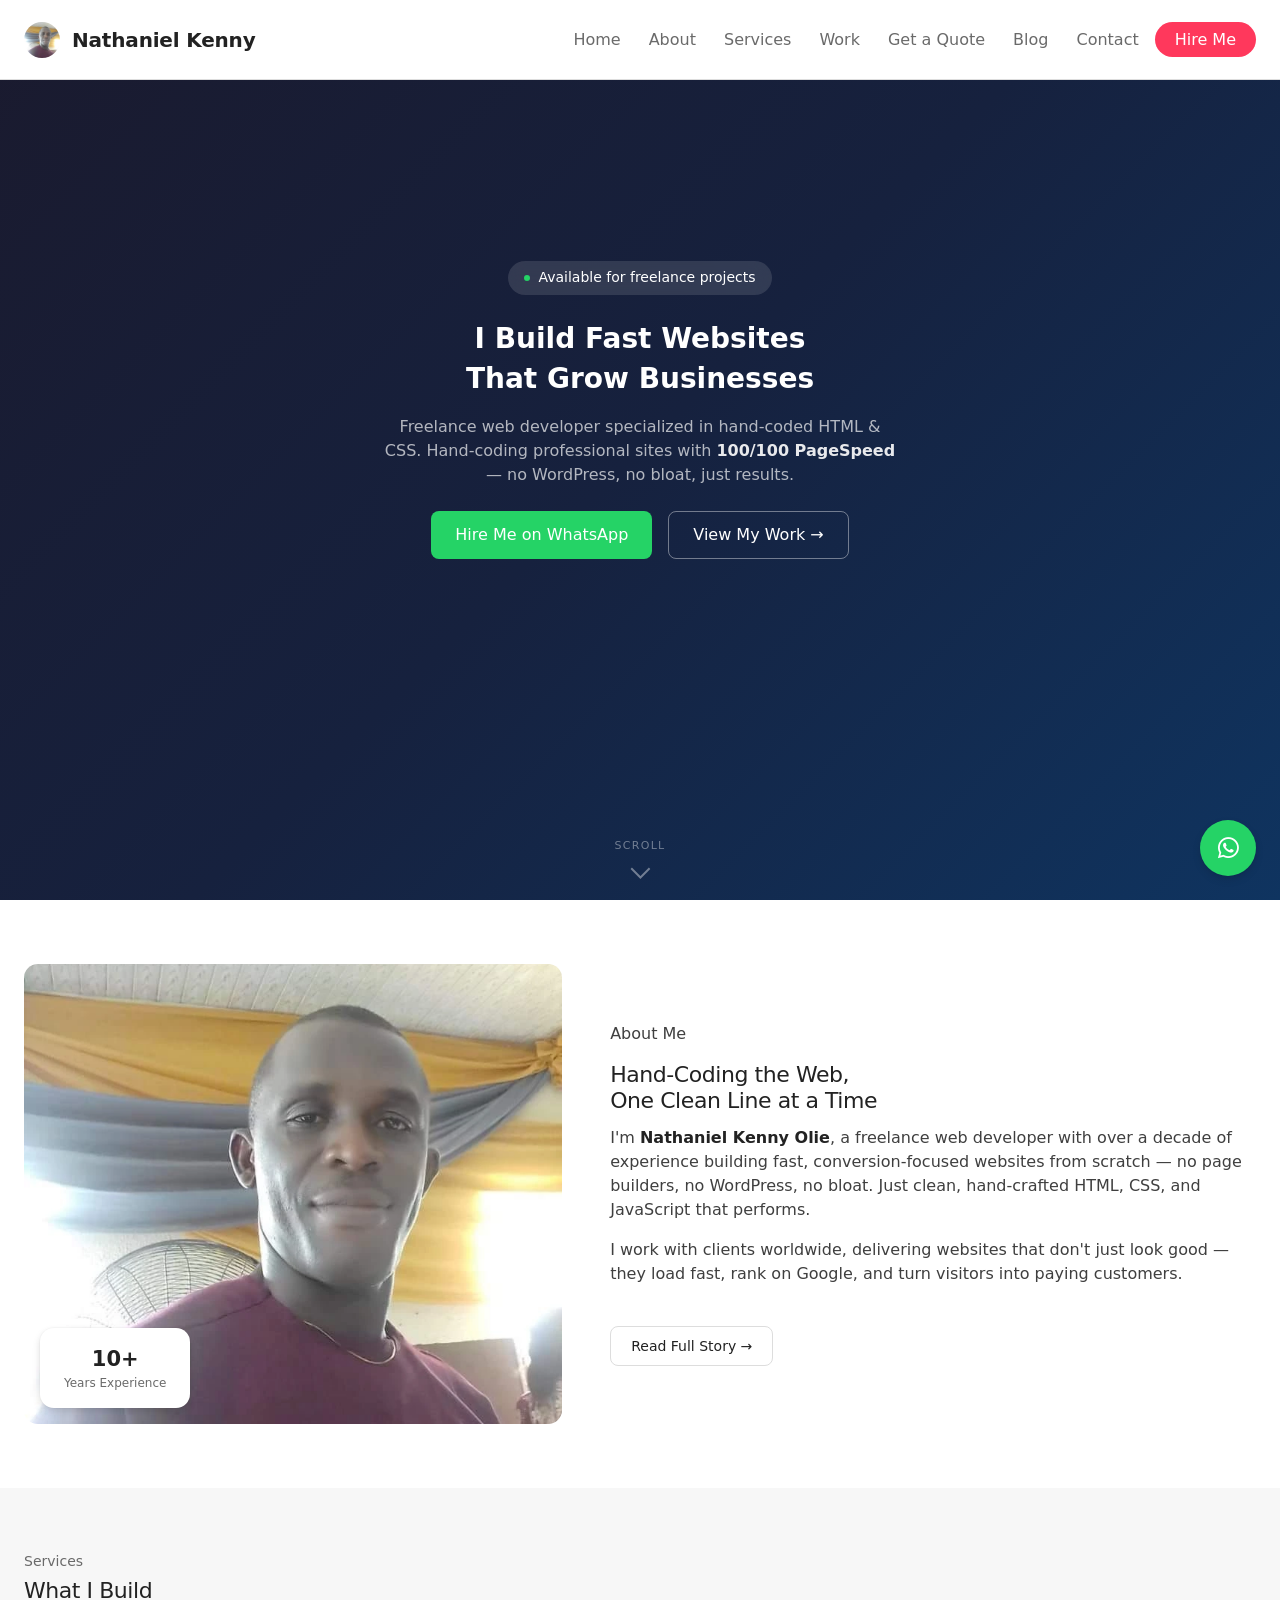
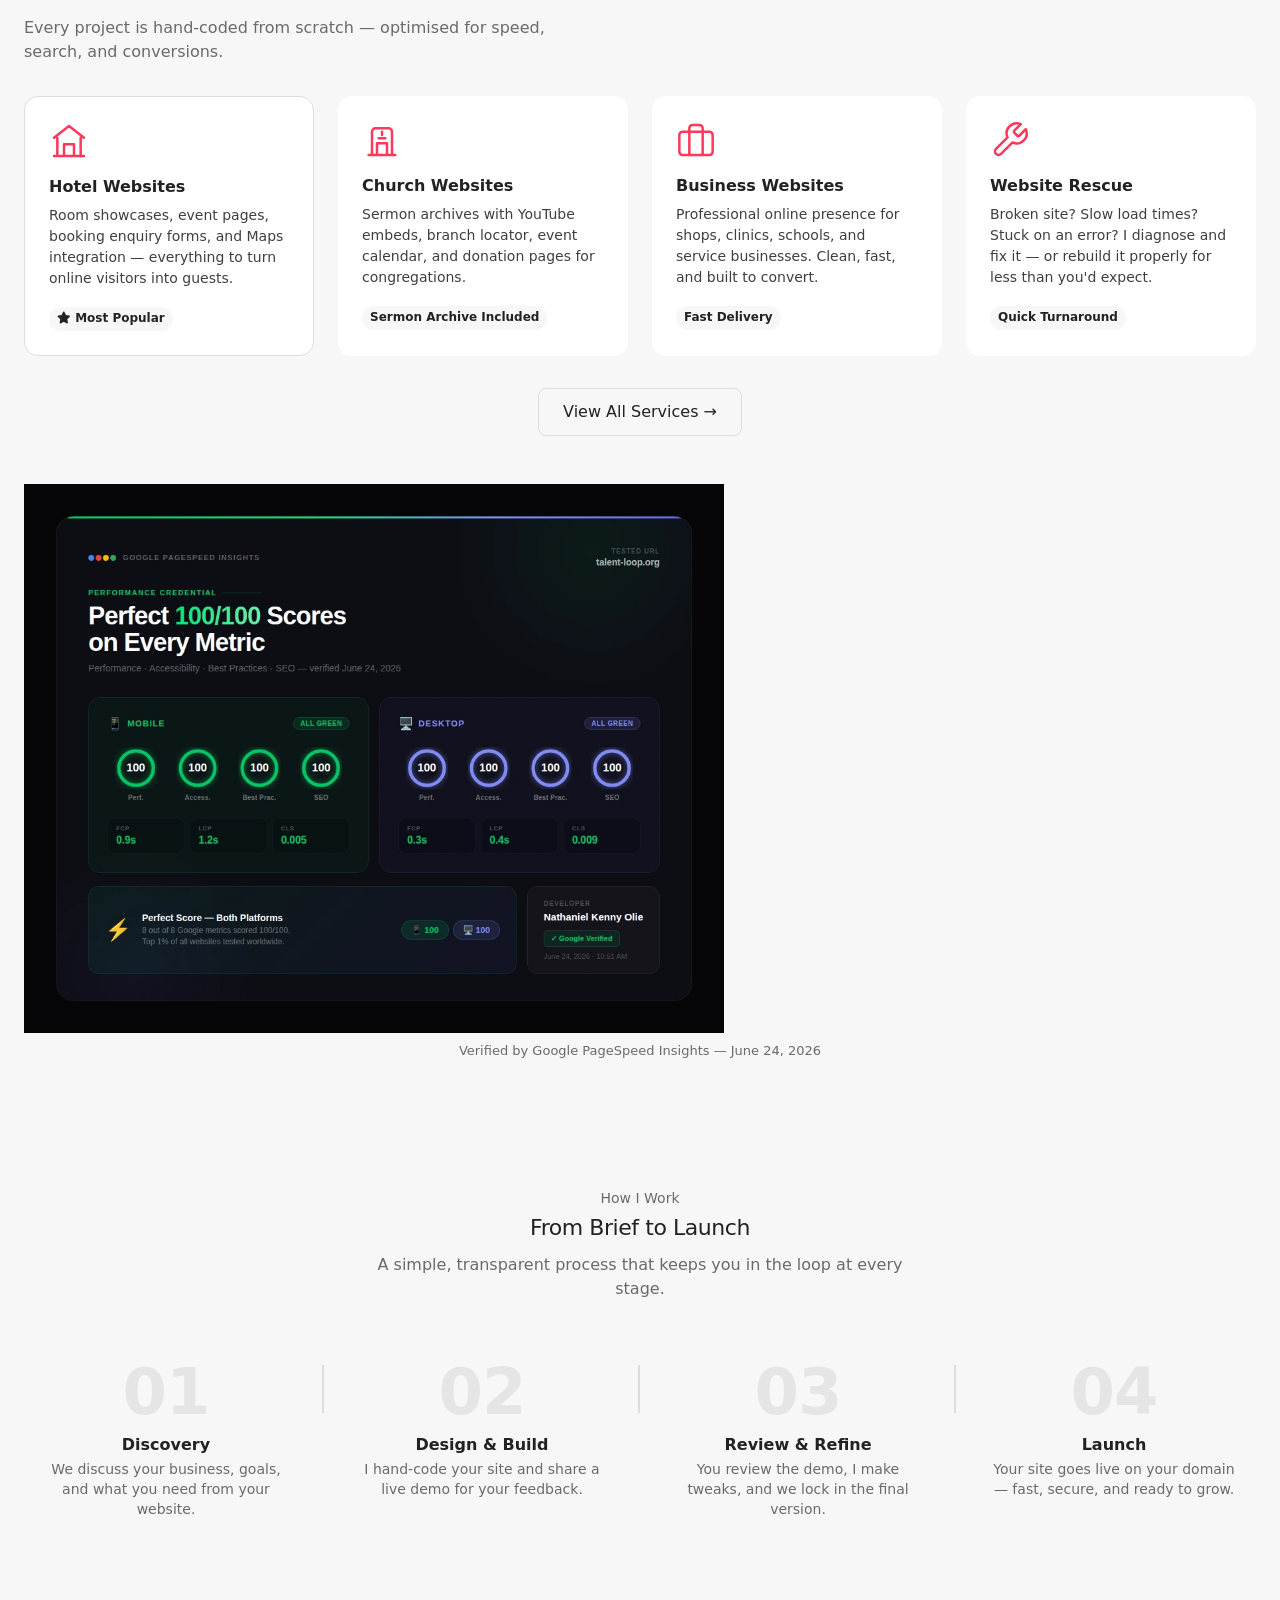
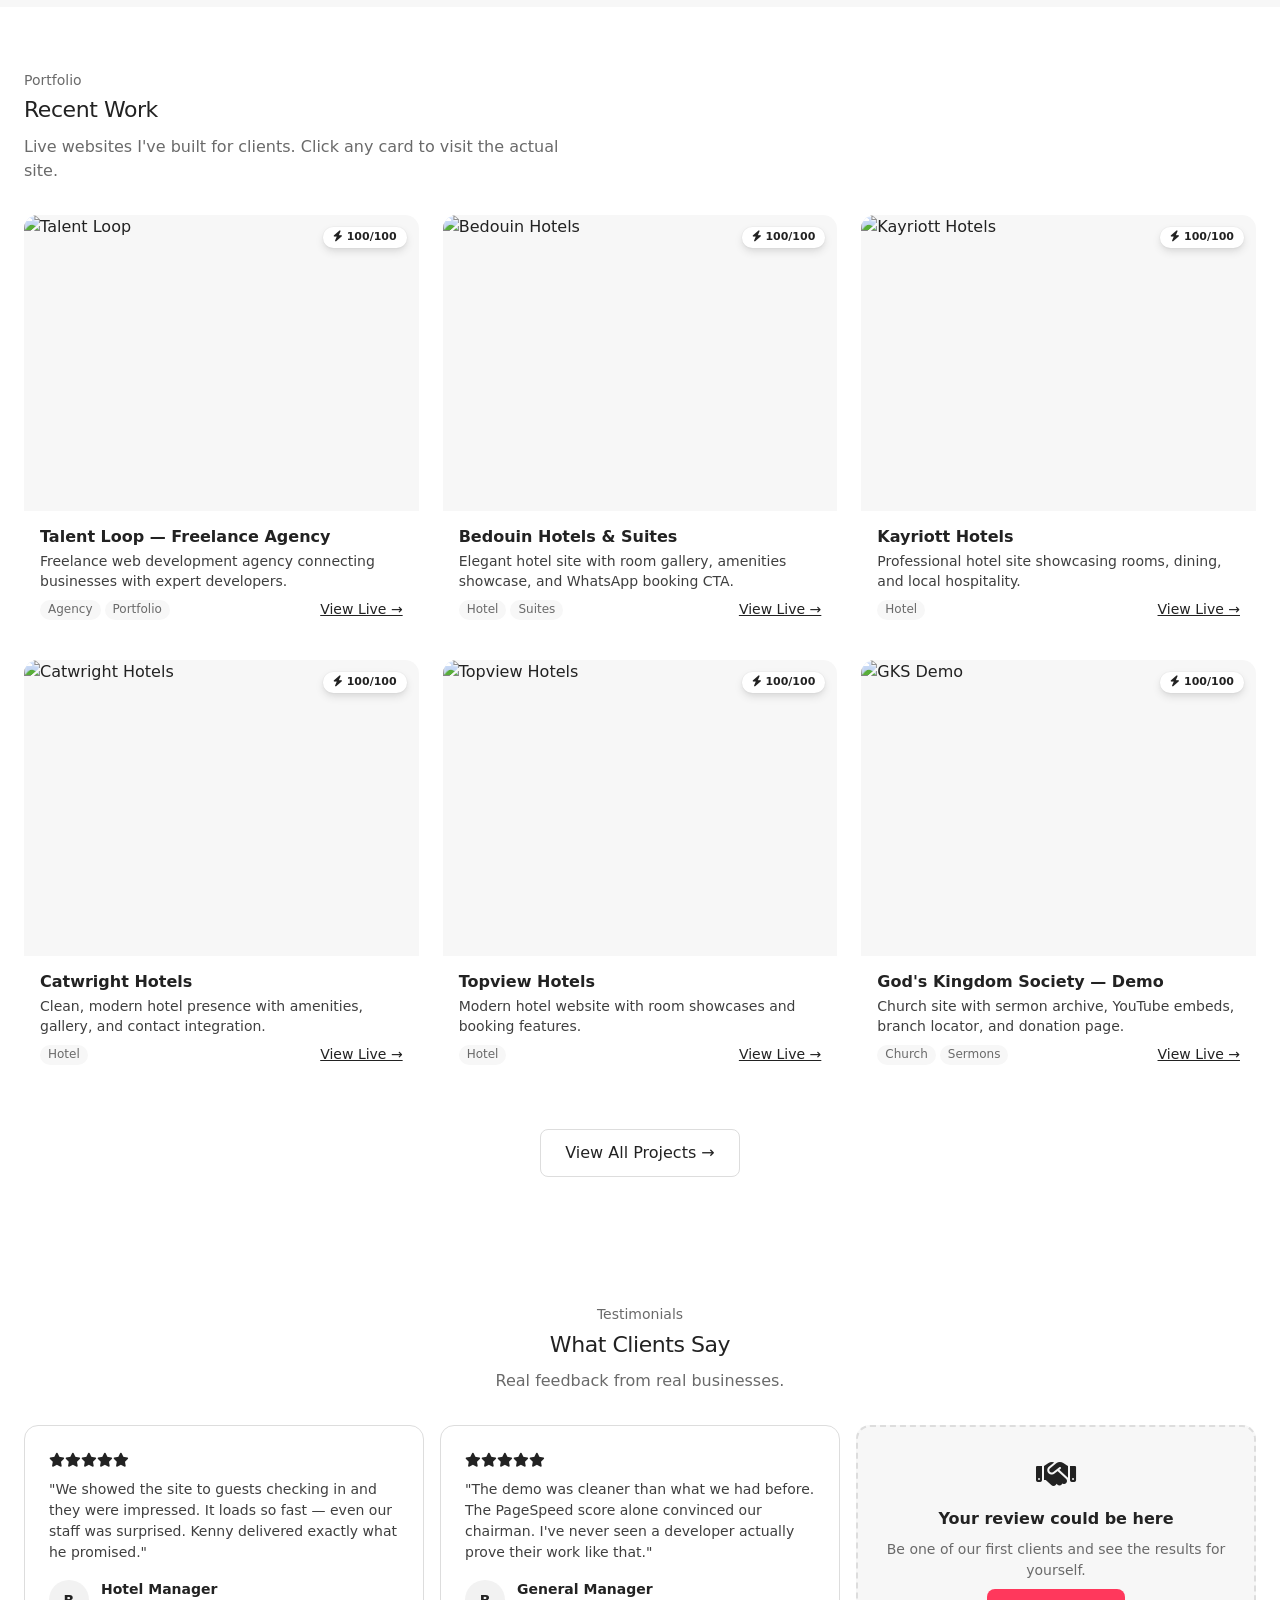
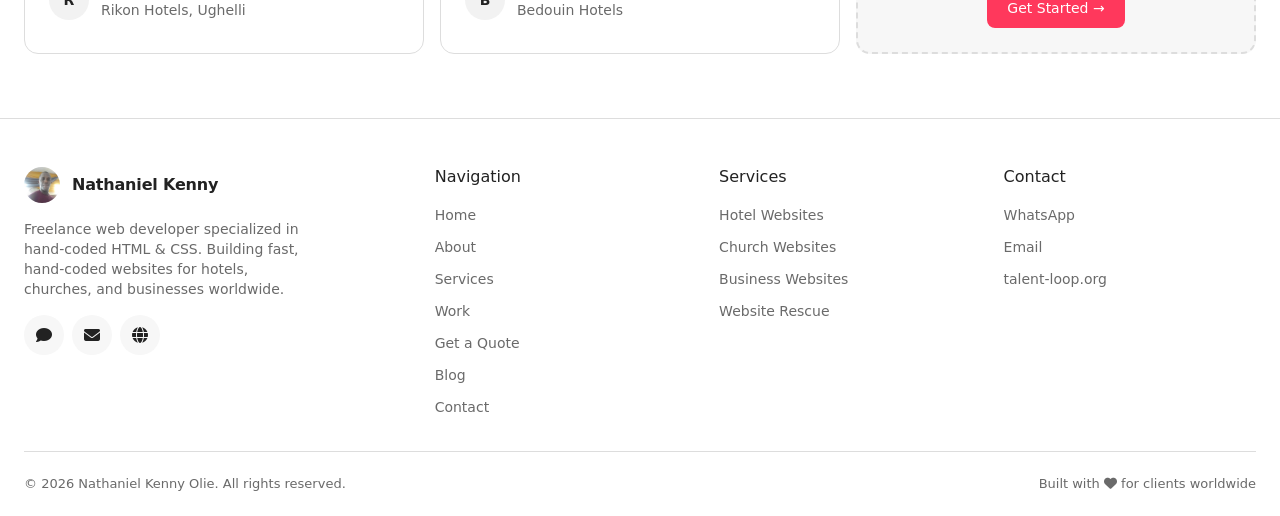
==== commit a6c9994e: "Fix hero: remove portrait, apply gradient background" ====
--- a/index.html
+++ b/index.html
@@ -26,10 +26,37 @@
   <link rel="preload" as="image" href="pagespeed-credential.webp" imagesrcset="pagespeed-credential.webp 700w" imagesizes="100vw">
   <link rel="stylesheet" href="airbnb.css" />
   <style>
-    /* === Hero Badge === */
+    /* === Hero Section — Dark Gradient === */
+    .hero {
+      min-height: 100vh;
+      display: flex; align-items: center; justify-content: center;
+      text-align: center;
+      position: relative; overflow: hidden;
+      padding-top: 80px;
+    }
+    .hero-bg {
+      position: absolute; inset: 0; z-index: 0;
+      background: linear-gradient(135deg, #1a1a2e 0%, #16213e 50%, #0f3460 100%);
+    }
+    .hero-content {
+      position: relative; z-index: 1;
+      max-width: 720px; padding: 0 var(--space-lg);
+    }
+    .hero-content h1 {
+      font-family: var(--font-sans);
+      font-size: 28px; font-weight: 700; line-height: 1.43;
+      color: #fff;
+      margin-bottom: var(--space-base);
+    }
+    .hero-content .hero-sub {
+      font-size: 16px; font-weight: 400; line-height: 1.5;
+      color: rgba(255,255,255,0.75);
+      max-width: 520px; margin: 0 auto var(--space-lg);
+    }
+    .hero-content .hero-sub strong { color: #fff; }
     .hero-badge {
       display: inline-flex; align-items: center; gap: 0.5rem;
-      background: rgba(255,255,255,0.15);
+      background: rgba(255,255,255,0.12);
       backdrop-filter: blur(8px);
       -webkit-backdrop-filter: blur(8px);
       color: #fff; font-size: 14px; font-weight: 500;
@@ -45,14 +72,21 @@
       0%, 100% { opacity: 1; transform: scale(1); }
       50% { opacity: 0.6; transform: scale(1.4); }
     }
-
-    /* === Hero Scroll === */
+    .hero-actions { display: flex; gap: var(--space-base); justify-content: center; flex-wrap: wrap; }
+    .hero-actions .btn-outline {
+      border-color: rgba(255,255,255,0.4);
+      color: #fff;
+    }
+    .hero-actions .btn-outline:hover {
+      border-color: #fff;
+      background: rgba(255,255,255,0.1);
+    }
     .hero-scroll {
       position: absolute; bottom: var(--space-lg); left: 50%; transform: translateX(-50%);
-      color: rgba(255,255,255,0.5); font-size: 11px; letter-spacing: 0.12em;
+      color: rgba(255,255,255,0.4); font-size: 11px; letter-spacing: 0.12em;
       text-transform: uppercase; display: flex; flex-direction: column;
       align-items: center; gap: 0.5rem; text-decoration: none;
-      transition: color var(--transition-base); z-index: 2;
+      transition: color var(--transition-base); z-index: 1;
     }
     .hero-scroll:hover { color: #fff; text-decoration: none; }
     .hero-scroll-arrow {
@@ -67,43 +101,10 @@
       50% { transform: rotate(45deg) translate(3px,3px); }
     }
 
-    /* === Hero Actions === */
-    .hero-actions { display: flex; gap: var(--space-base); justify-content: center; flex-wrap: wrap; }
-    .hero-actions .btn-outline {
-      border-color: rgba(255,255,255,0.5);
-      color: #fff;
-    }
-    .hero-actions .btn-outline:hover {
-      border-color: #fff;
-      background: rgba(255,255,255,0.1);
-    }
-
-    /* === Hero Subtitle === */
-    .hero-sub strong { color: #fff; }
-
-    /* === About Image Overlay === */
-    .about-img-wrap::after {
-      content: ''; position: absolute; inset: 0;
-      background: linear-gradient(180deg, transparent 40%, rgba(0,0,0,0.3) 100%);
-      pointer-events: none;
-    }
-
-    /* === PageSpeed Credential Image === */
-    .pagespeed-img {
-      border-radius: var(--rounded-md);
-      box-shadow: var(--shadow-hover);
-    }
-
-    /* === Project Thumb Overlay === */
-    .project-thumb-overlay {
-      position: absolute; inset: 0;
-      background: linear-gradient(180deg, transparent 50%, rgba(0,0,0,0.15) 100%);
-      pointer-events: none;
-    }
-
-    /* === Responsive Additions === */
+    /* === Responsive Hero === */
     @media (max-width: 744px) {
       .hero-scroll { display: none; }
+      .hero-content h1 { font-size: 22px; }
     }
   </style>
   <link rel="stylesheet" href="https://cdnjs.cloudflare.com/ajax/libs/font-awesome/6.5.1/css/all.min.css" crossorigin="anonymous">
@@ -144,39 +145,31 @@
 
   <!-- Hero -->
   <section class="hero" aria-labelledby="hero-heading">
-    <div class="hero-photo">
-      <img
-        src="kenny.webp"
-        alt="Nathaniel Kenny Olie &mdash; Freelance Web Developer"
-        width="1200"
-        height="800"
-      />
-      <div class="hero-overlay" aria-hidden="true"></div>
-      <div class="hero-content">
-        <p class="hero-badge reveal visible">
-          <span class="hero-badge-dot" aria-hidden="true"></span>
-          Available for freelance projects
-        </p>
-        <h1 class="reveal visible reveal-delay-1" id="hero-heading">
-          I Build Fast Websites<br>That Grow Businesses
-        </h1>
-        <p class="hero-sub reveal visible reveal-delay-2">
-          Freelance web developer specialized in hand-coded HTML &amp; CSS.
-          Hand-coding professional sites with <strong>100/100 PageSpeed</strong> &mdash;
-          no WordPress, no bloat, just results.
-        </p>
-        <div class="hero-actions reveal visible reveal-delay-3">
-          <a href="https://wa.me/2349076042573?text=Hi%20Kenny%2C%20I%20saw%20your%20portfolio%20and%20I'd%20like%20to%20hire%20you" class="btn btn-wa" target="_blank" rel="noopener noreferrer">
-            Hire Me on WhatsApp
-          </a>
-          <a href="#work" class="btn btn-outline">View My Work &rarr;</a>
-        </div>
-      </div>
-      <a href="#about" class="hero-scroll">
-        <span>Scroll</span>
-        <span class="hero-scroll-arrow" aria-hidden="true"></span>
-      </a>
-    </div>
+    <div class="hero-bg" aria-hidden="true"></div>
+    <div class="hero-content">
+      <p class="hero-badge reveal visible">
+        <span class="hero-badge-dot" aria-hidden="true"></span>
+        Available for freelance projects
+      </p>
+      <h1 class="reveal visible reveal-delay-1" id="hero-heading">
+        I Build Fast Websites<br>That Grow Businesses
+      </h1>
+      <p class="hero-sub reveal visible reveal-delay-2">
+        Freelance web developer specialized in hand-coded HTML &amp; CSS.
+        Hand-coding professional sites with <strong>100/100 PageSpeed</strong> &mdash;
+        no WordPress, no bloat, just results.
+      </p>
+      <div class="hero-actions reveal visible reveal-delay-3">
+        <a href="https://wa.me/2349076042573?text=Hi%20Kenny%2C%20I%20saw%20your%20portfolio%20and%20I'd%20like%20to%20hire%20you" class="btn btn-wa" target="_blank" rel="noopener noreferrer">
+          Hire Me on WhatsApp
+        </a>
+        <a href="#work" class="btn btn-outline">View My Work &rarr;</a>
+      </div>
+    </div>
+    <a href="#about" class="hero-scroll">
+      <span>Scroll</span>
+      <span class="hero-scroll-arrow" aria-hidden="true"></span>
+    </a>
   </section>
 
   <!-- About -->
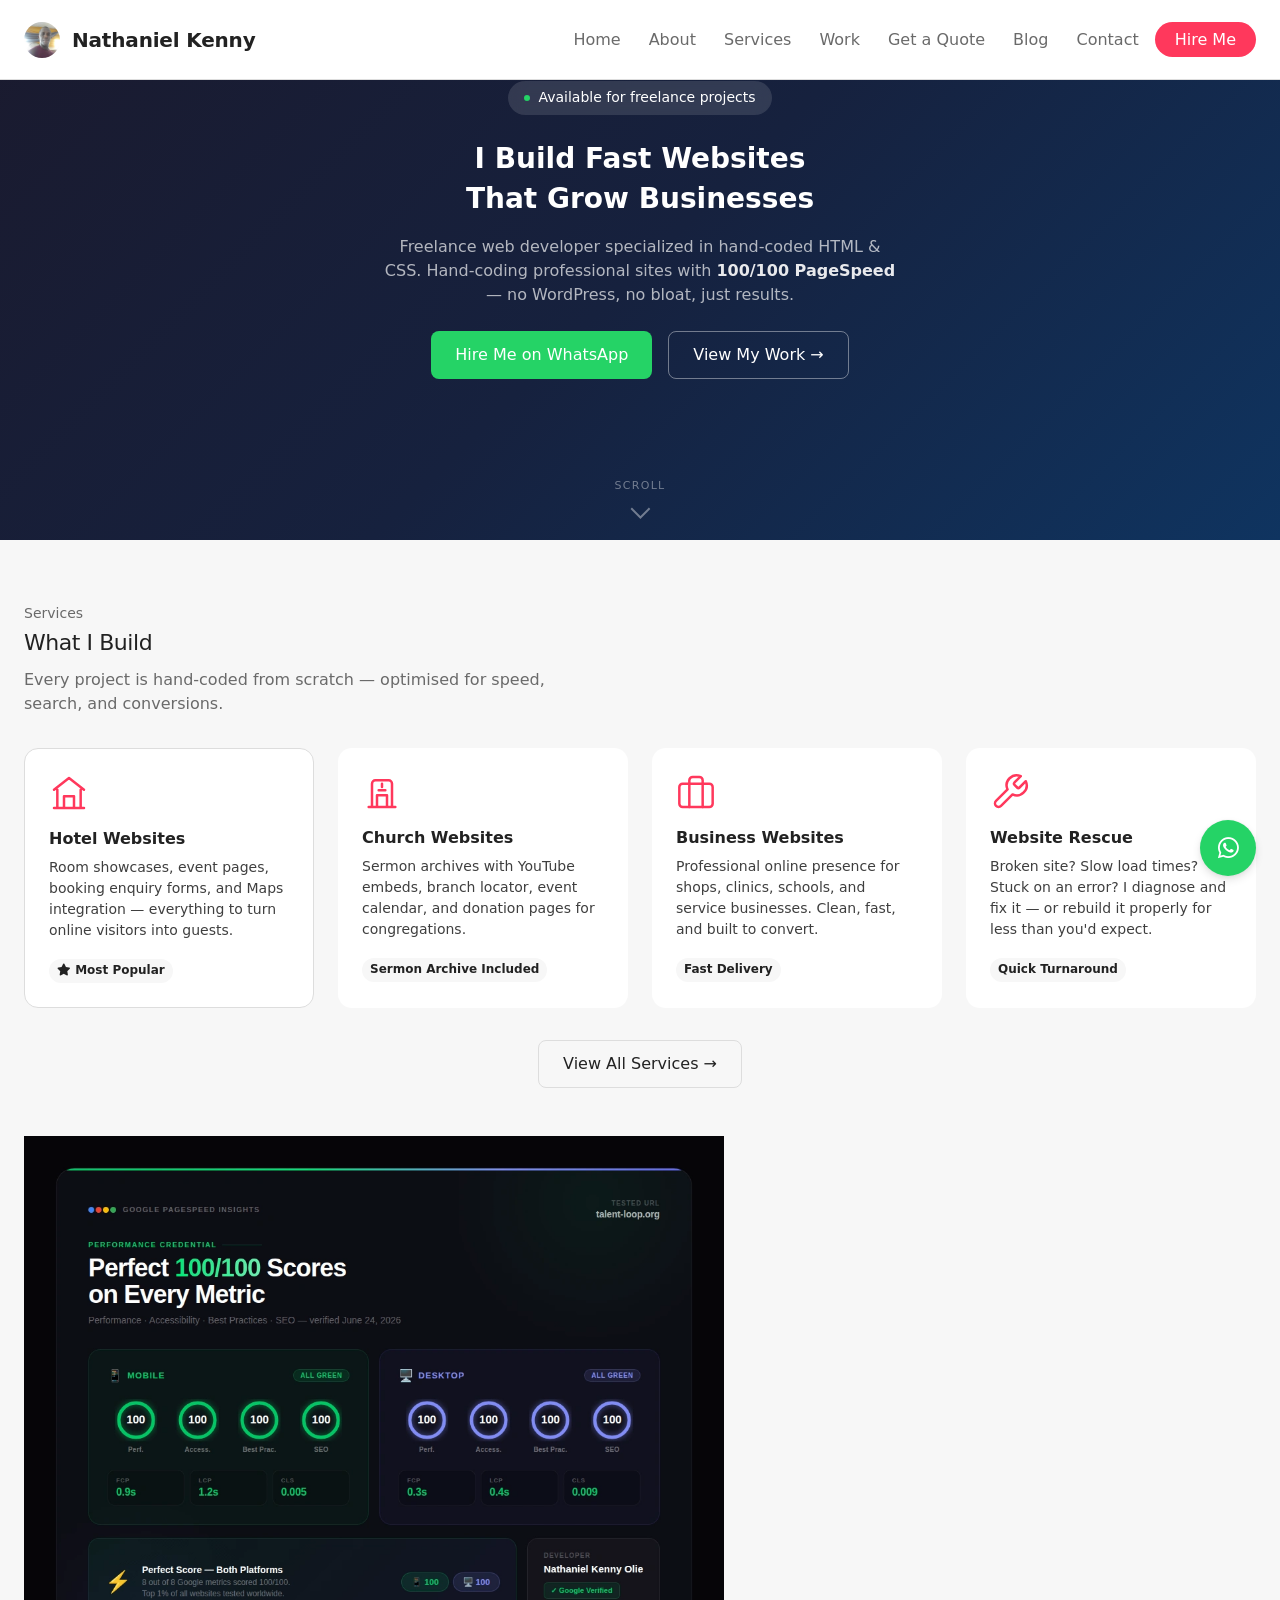
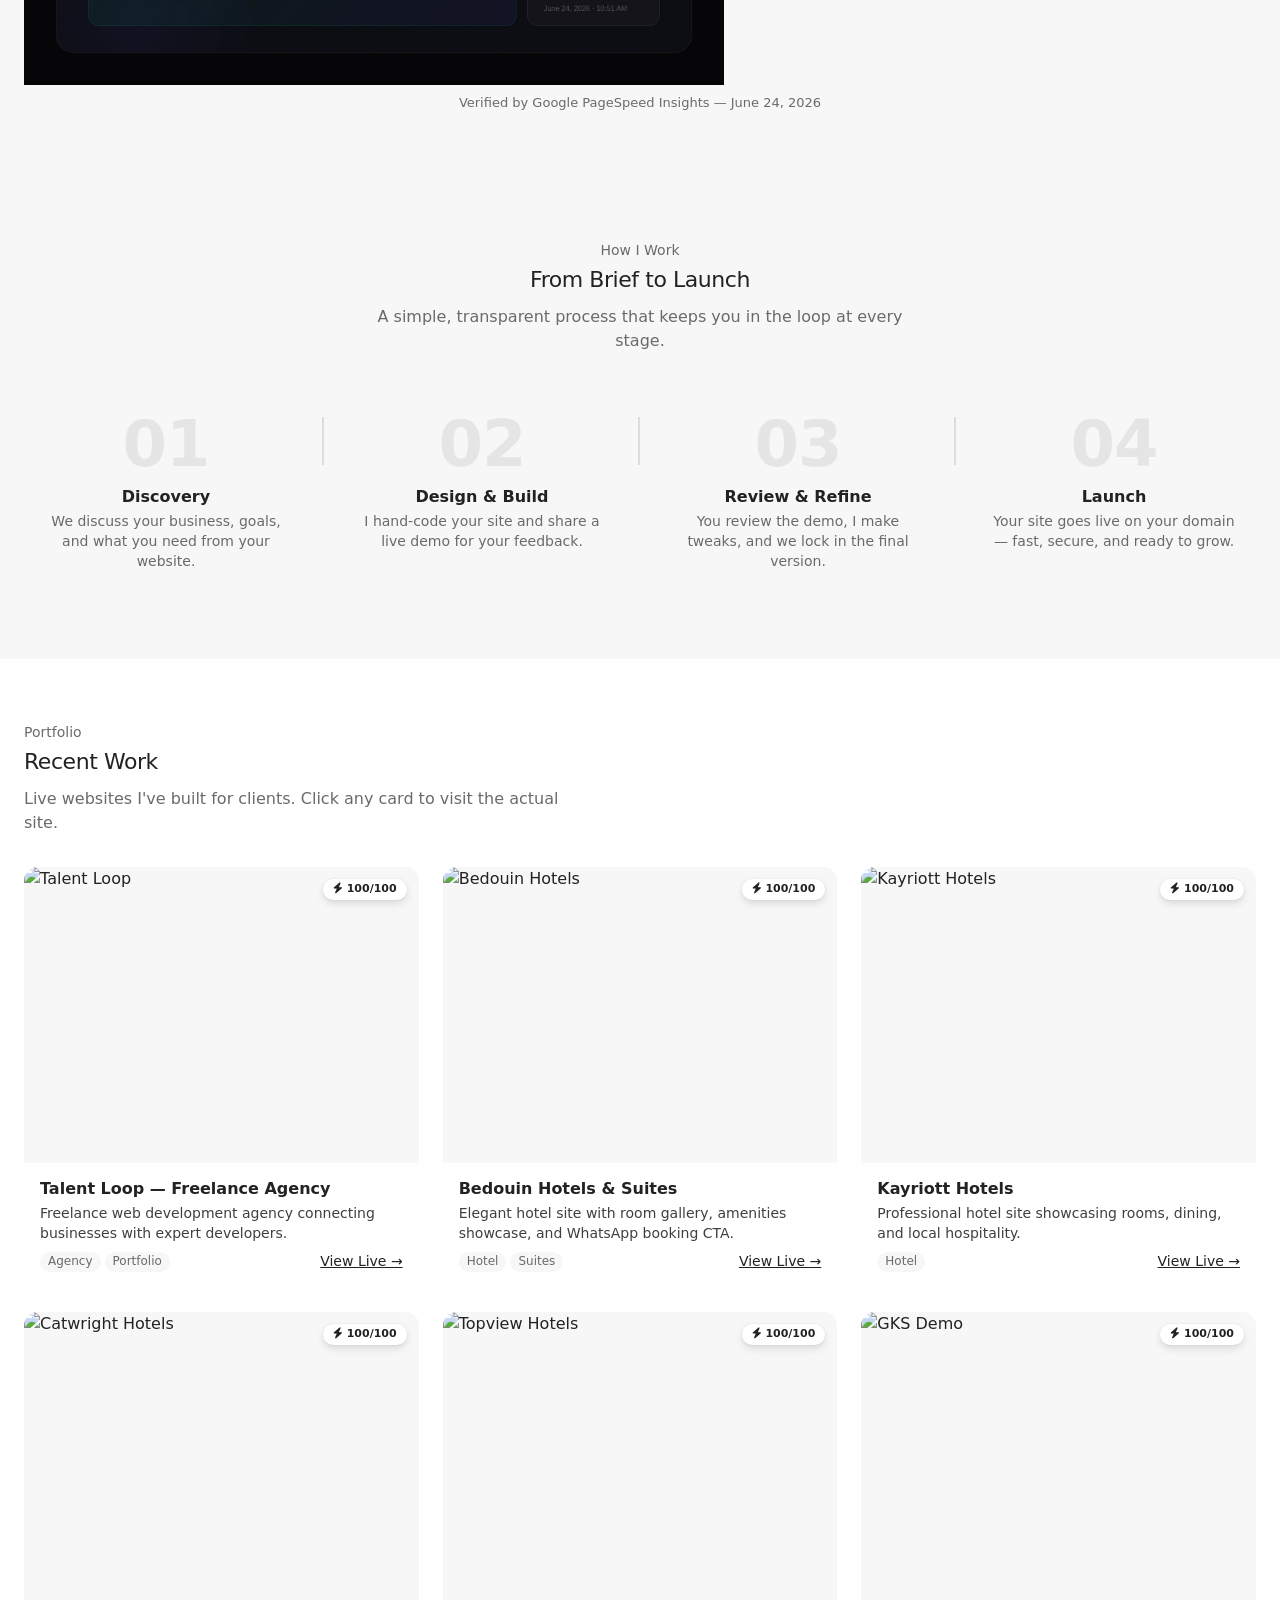
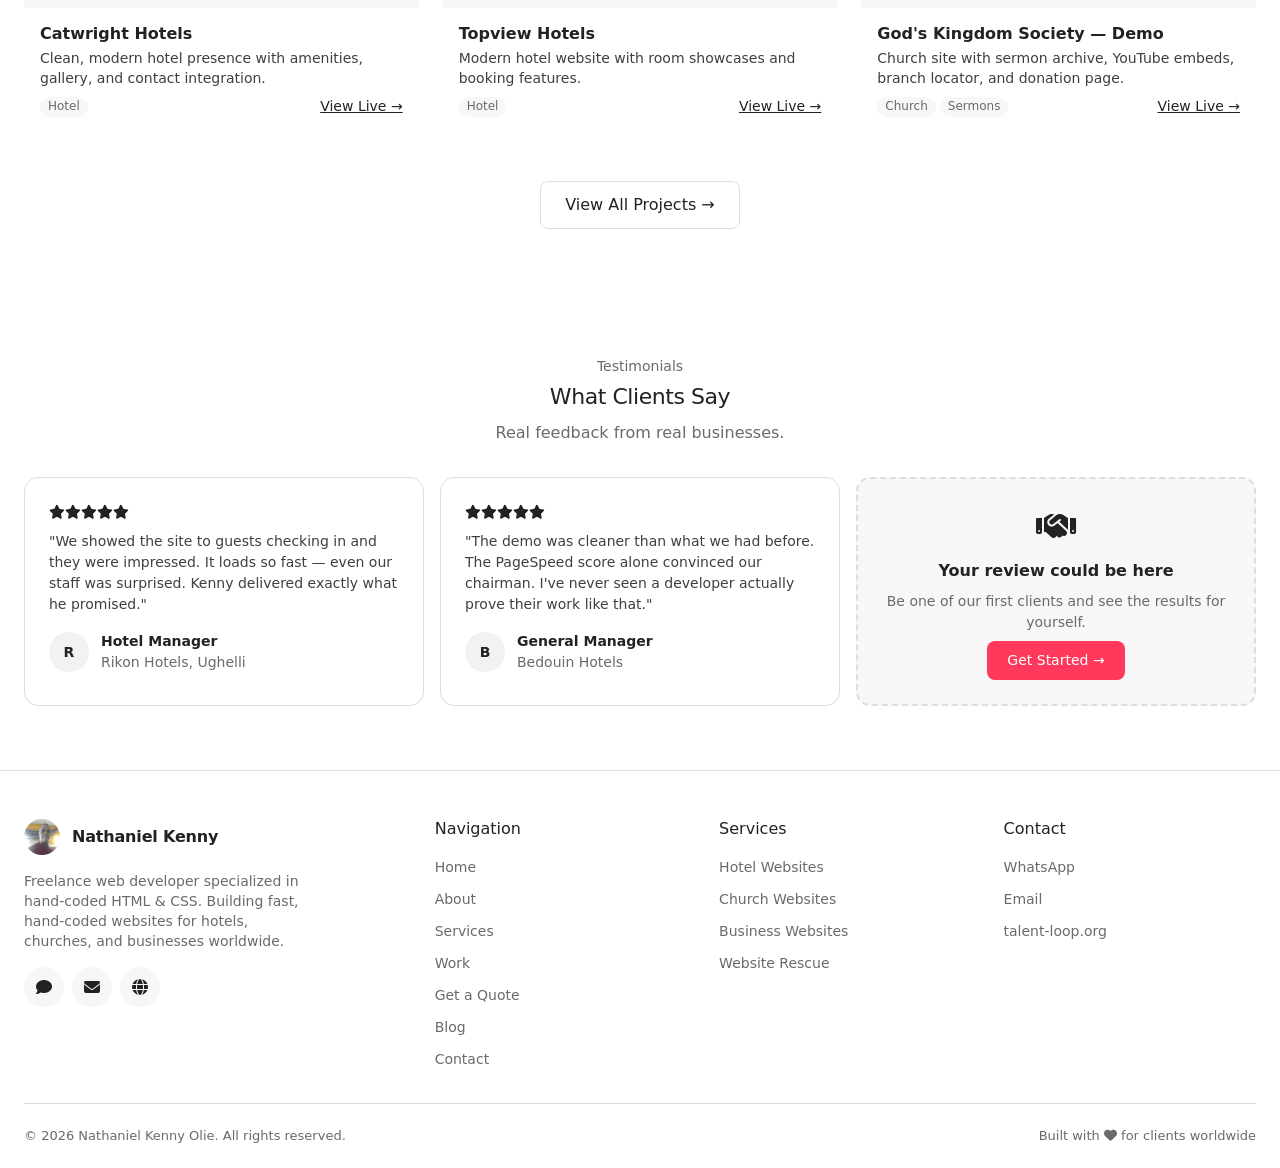
==== commit 14603ef7: "Layout: compact hero, remove about section from homepage" ====
--- a/index.html
+++ b/index.html
@@ -28,7 +28,7 @@
   <style>
     /* === Hero Section — Dark Gradient === */
     .hero {
-      min-height: 100vh;
+      min-height: 60vh;
       display: flex; align-items: center; justify-content: center;
       text-align: center;
       position: relative; overflow: hidden;
@@ -166,52 +166,10 @@
         <a href="#work" class="btn btn-outline">View My Work &rarr;</a>
       </div>
     </div>
-    <a href="#about" class="hero-scroll">
+    <a href="#services" class="hero-scroll">
       <span>Scroll</span>
       <span class="hero-scroll-arrow" aria-hidden="true"></span>
     </a>
-  </section>
-
-  <!-- About -->
-  <section class="about" id="about" aria-labelledby="about-heading">
-    <div class="container">
-      <div class="about-grid">
-        <div class="about-visual reveal">
-          <div class="about-img-wrap">
-            <img
-              src="kenny.webp"
-              srcset="kenny.webp 800w"
-              sizes="(max-width: 768px) 100vw, 800px"
-              alt="Nathaniel Kenny Olie &mdash; Freelance Web Developer"
-              width="800"
-              height="460"
-              loading="lazy"
-            />
-            <div class="about-exp">
-              <div class="num">10+</div>
-              <div class="lbl">Years Experience</div>
-            </div>
-          </div>
-        </div>
-        <div class="about-text reveal reveal-delay-1">
-          <p class="section-label">About Me</p>
-          <h2 class="section-title" id="about-heading">Hand-Coding the Web,<br>One Clean Line at a Time</h2>
-          <p>
-            I'm <strong>Nathaniel Kenny Olie</strong>, a freelance web developer with over a
-            decade of experience building fast, conversion-focused websites from scratch &mdash;
-            no page builders, no WordPress, no bloat. Just clean, hand-crafted HTML, CSS,
-            and JavaScript that performs.
-          </p>
-          <p>
-            I work with clients worldwide, delivering websites
-            that don't just look good &mdash; they load fast, rank on Google, and turn visitors
-            into paying customers.
-          </p>
-
-          <a href="/about" class="btn btn-outline btn-sm" style="margin-top:var(--space-lg);">Read Full Story &rarr;</a>
-        </div>
-      </div>
-    </div>
   </section>
 
   <!-- Services -->
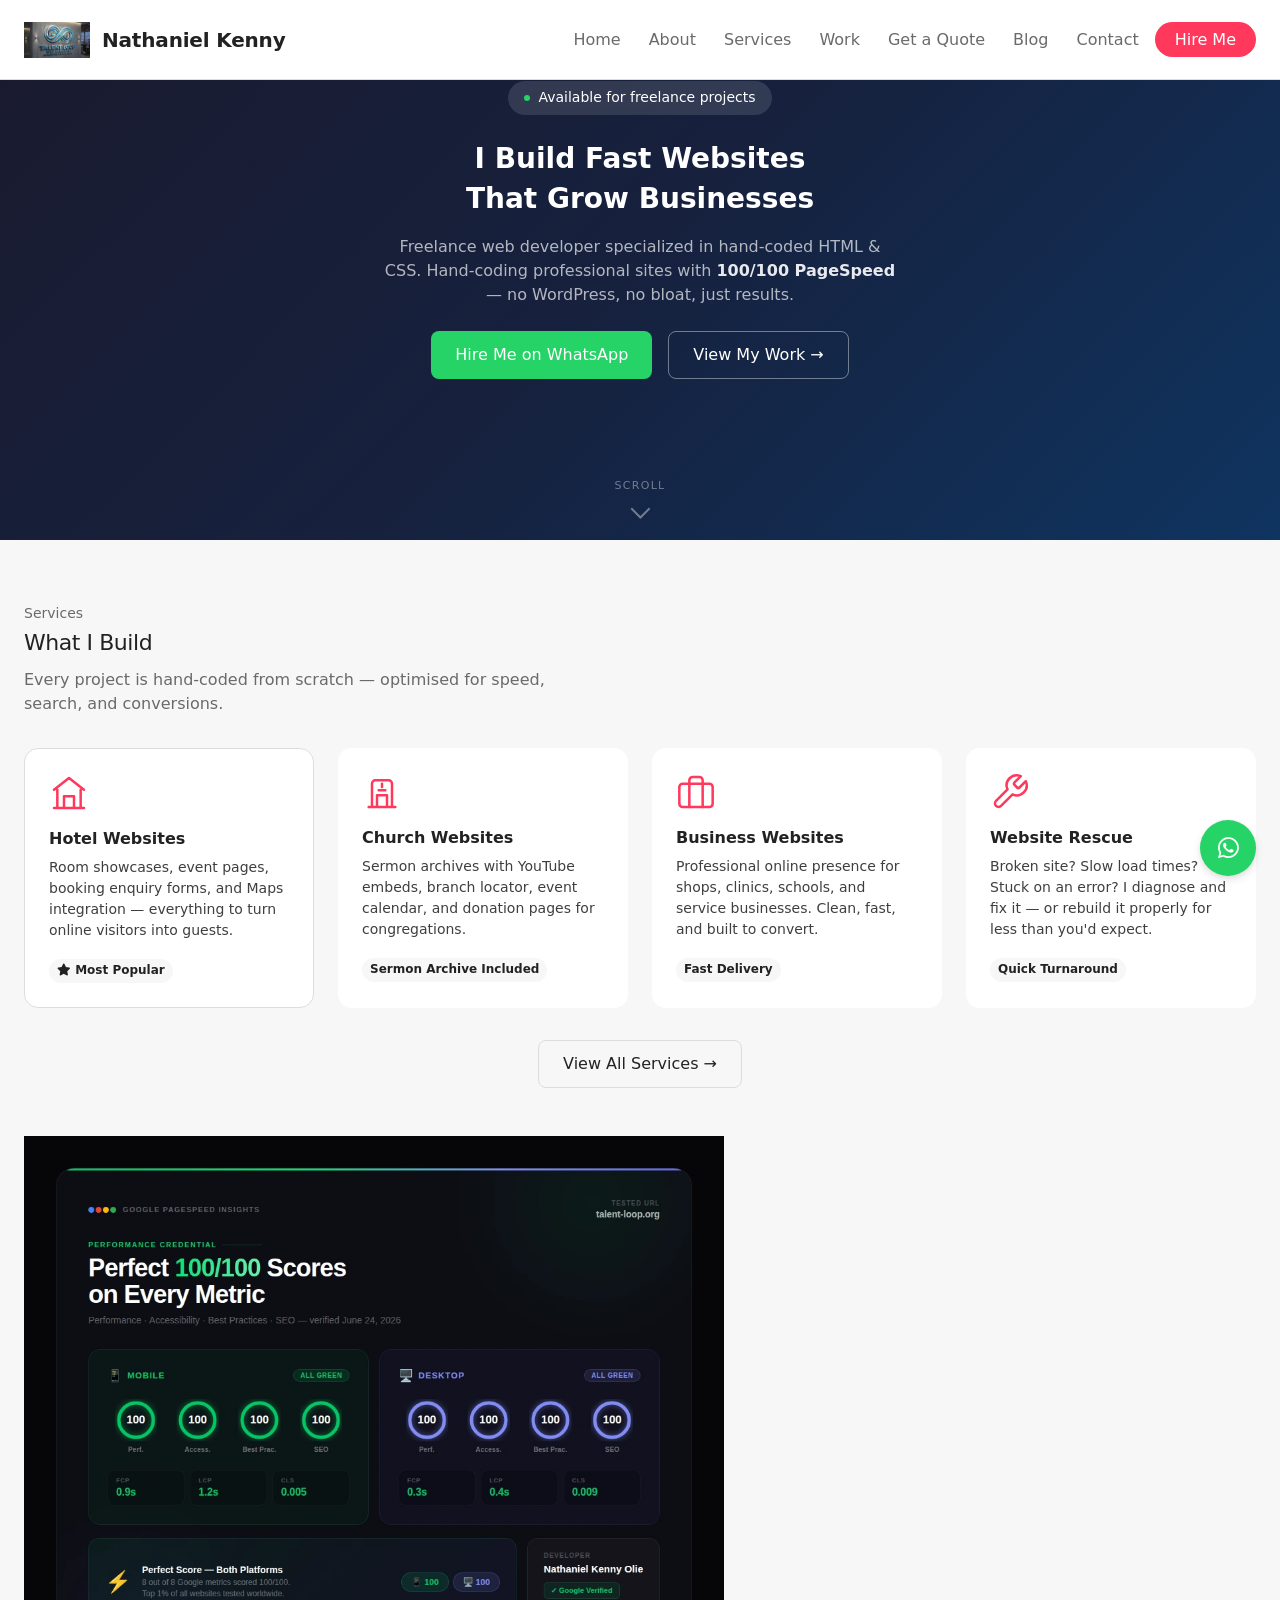
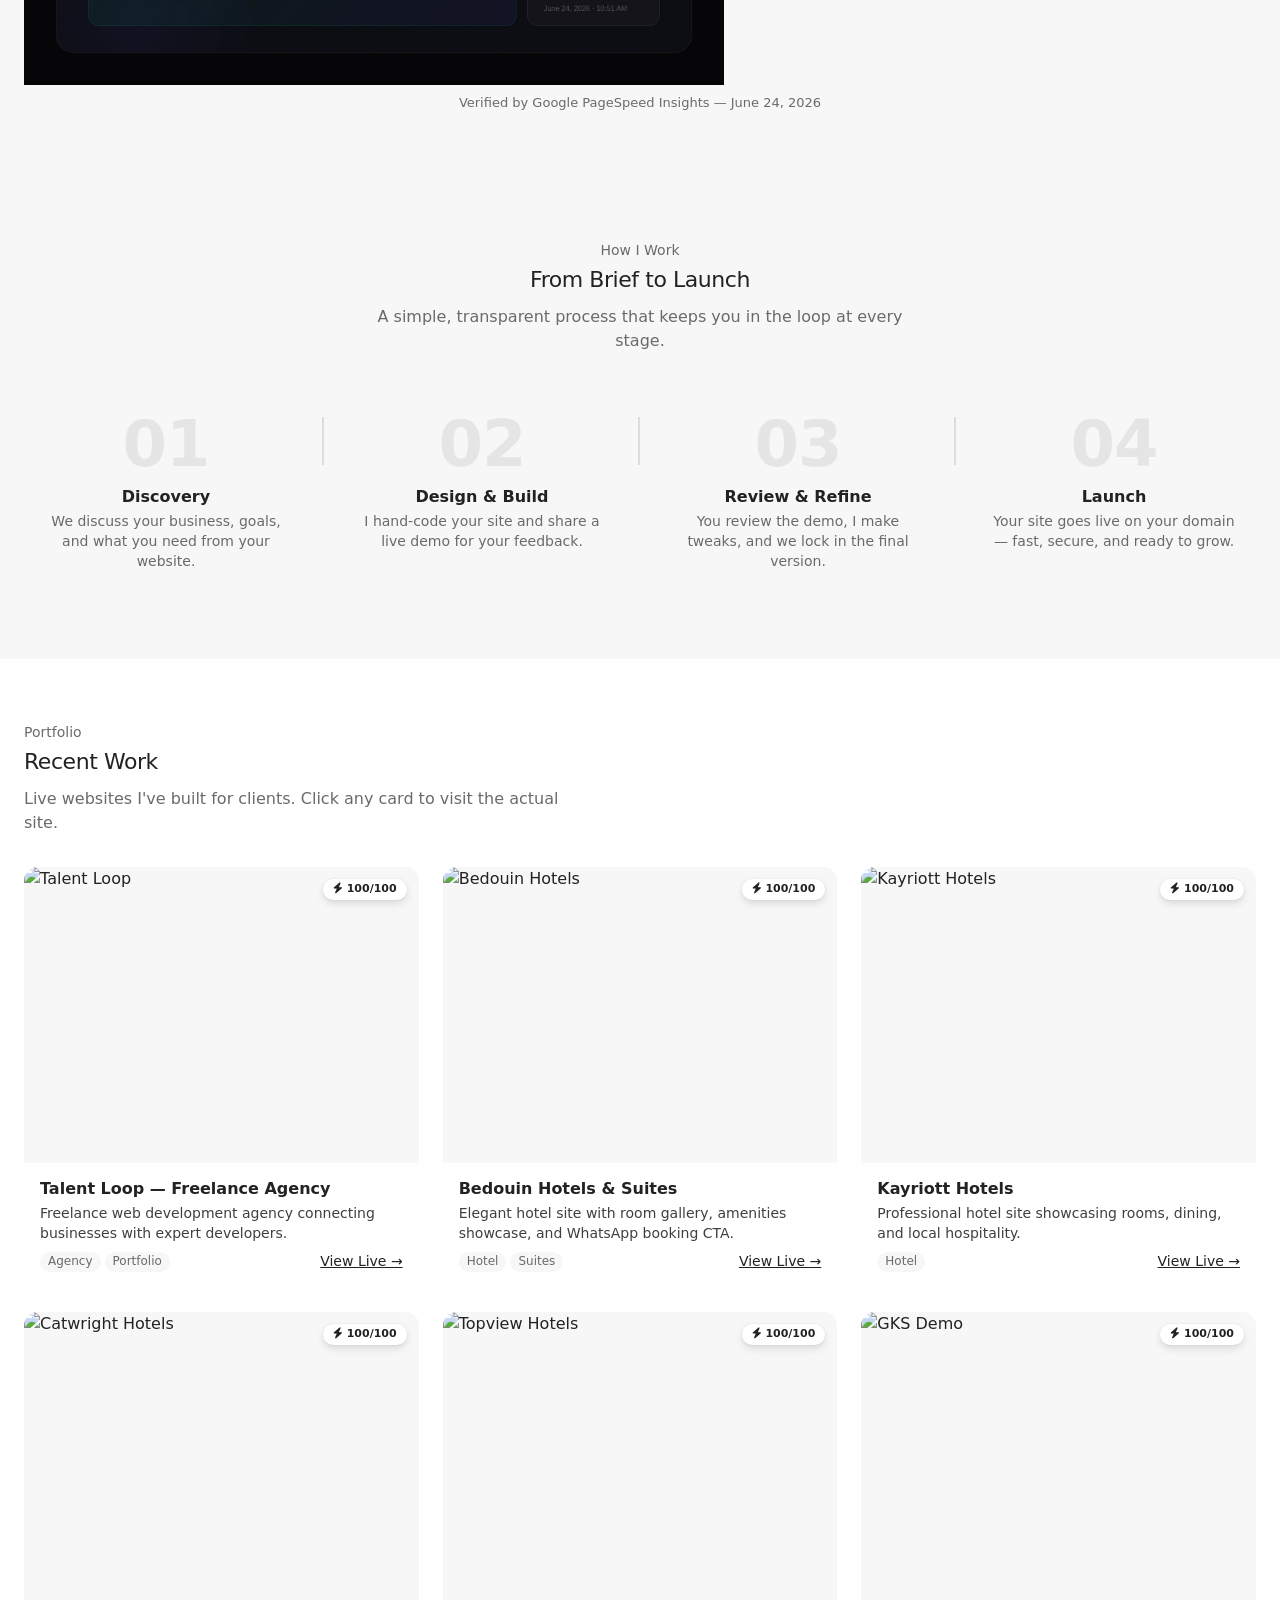
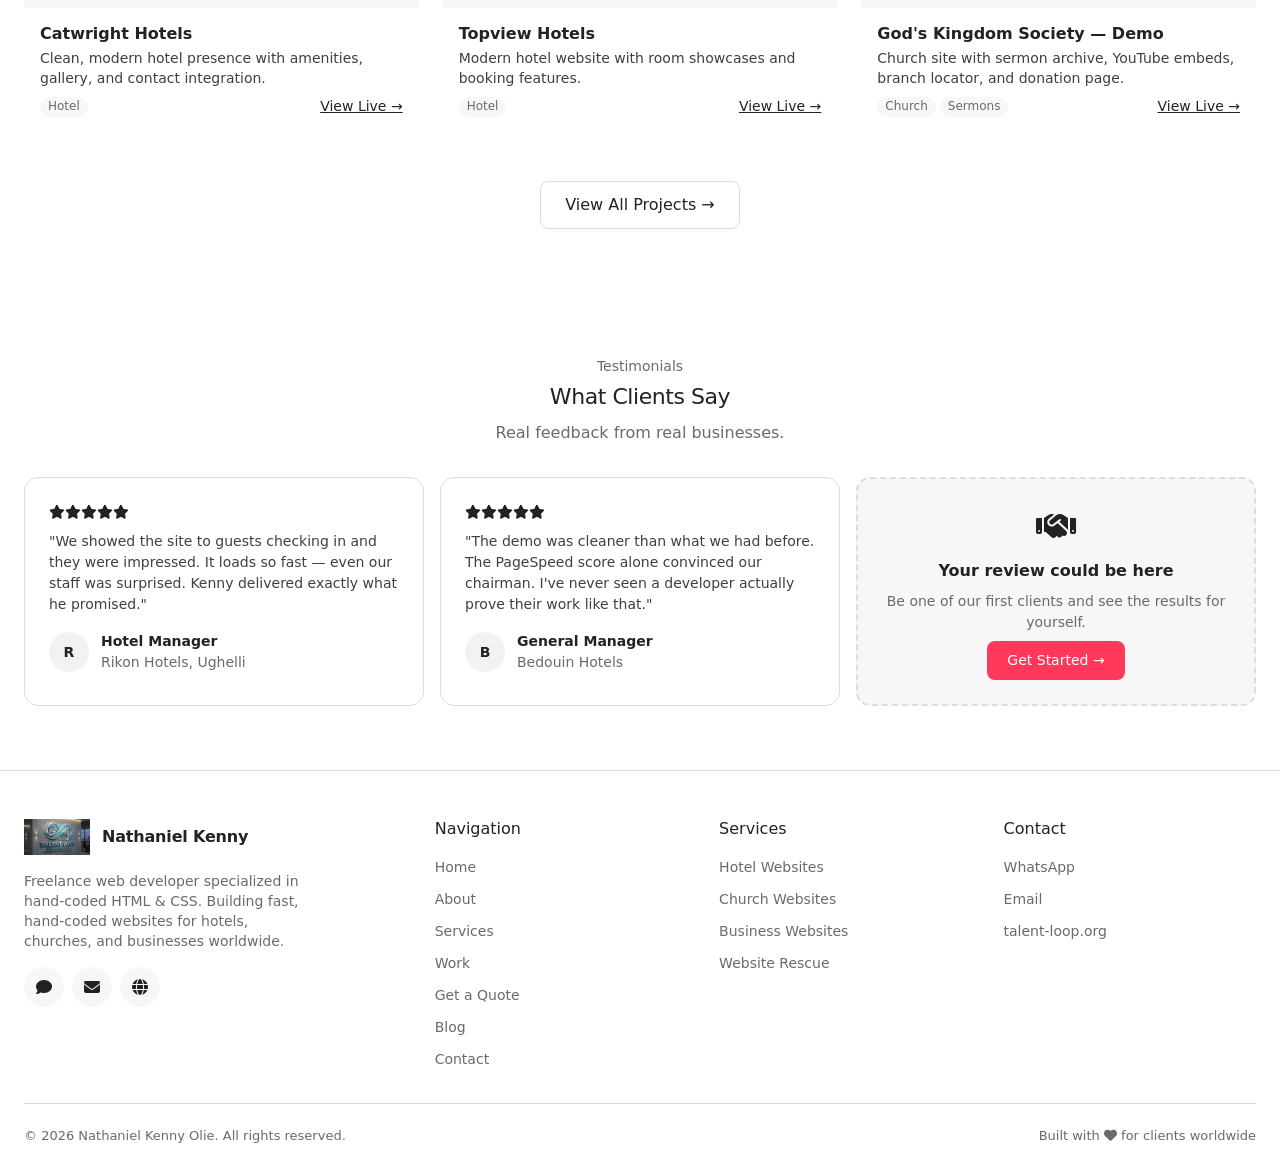
==== commit c99cbc74: "Fix: logo and favicon" ====
--- a/index.html
+++ b/index.html
@@ -13,11 +13,8 @@
   <meta property="og:url" content="https://webdev.talent-loop.org" />
   <link rel="canonical" href="https://webdev.talent-loop.org" />
   <meta name="robots" content="index, follow, max-snippet:-1, max-image-preview:large, max-video-preview:-1" />
-  <link rel="icon" href="/favicon.ico" sizes="any">
-  <link rel="icon" type="image/png" sizes="32x32" href="/favicon-32x32.png">
-  <link rel="icon" type="image/png" sizes="16x16" href="/favicon-16x16.png">
-  <link rel="apple-touch-icon" sizes="180x180" href="/apple-touch-icon.png">
-  <link rel="icon" type="image/png" sizes="192x192" href="/android-chrome-192x192.png">
+  <link rel="icon" href="/logo.png" type="image/png">
+  <link rel="apple-touch-icon" href="/logo.png">
   <link rel="preconnect" href="https://fonts.googleapis.com" />
   <link rel="preconnect" href="https://fonts.gstatic.com" crossorigin />
   <link rel="preload" as="style" href="https://fonts.googleapis.com/css2?family=Inter:wght@300;400;500;600;700&display=swap" />
@@ -120,7 +117,7 @@
   <nav class="navbar" id="navbar" aria-label="Main navigation">
     <div class="container nav-container">
       <a href="/" class="logo" aria-label="Nathaniel Kenny Olie &mdash; Home">
-        <img src="kenny.webp" alt="" width="36" height="36" />
+        <img src="logo.png" alt="" width="36" height="36" />
         Nathaniel Kenny
       </a>
 
@@ -448,7 +445,7 @@
       <div class="footer-grid">
         <div class="footer-brand">
           <a href="/" class="logo" aria-label="Back to home">
-            <img src="kenny.webp" alt="" width="36" height="36" />
+            <img src="logo.png" alt="" width="36" height="36" />
             Nathaniel Kenny
           </a>
           <p class="footer-tagline">
--- a/airbnb.css
+++ b/airbnb.css
@@ -126,7 +126,7 @@
   letter-spacing: -0.18px;
 }
 .logo:hover { color: var(--primary); text-decoration: none; }
-.logo img { border-radius: 50%; object-fit: cover; width: 36px; height: 36px; }
+.logo img { object-fit: contain; width: auto; height: 36px; }
 
 .nav-menu {
   list-style: none; display: flex; align-items: center; gap: var(--space-xs);
